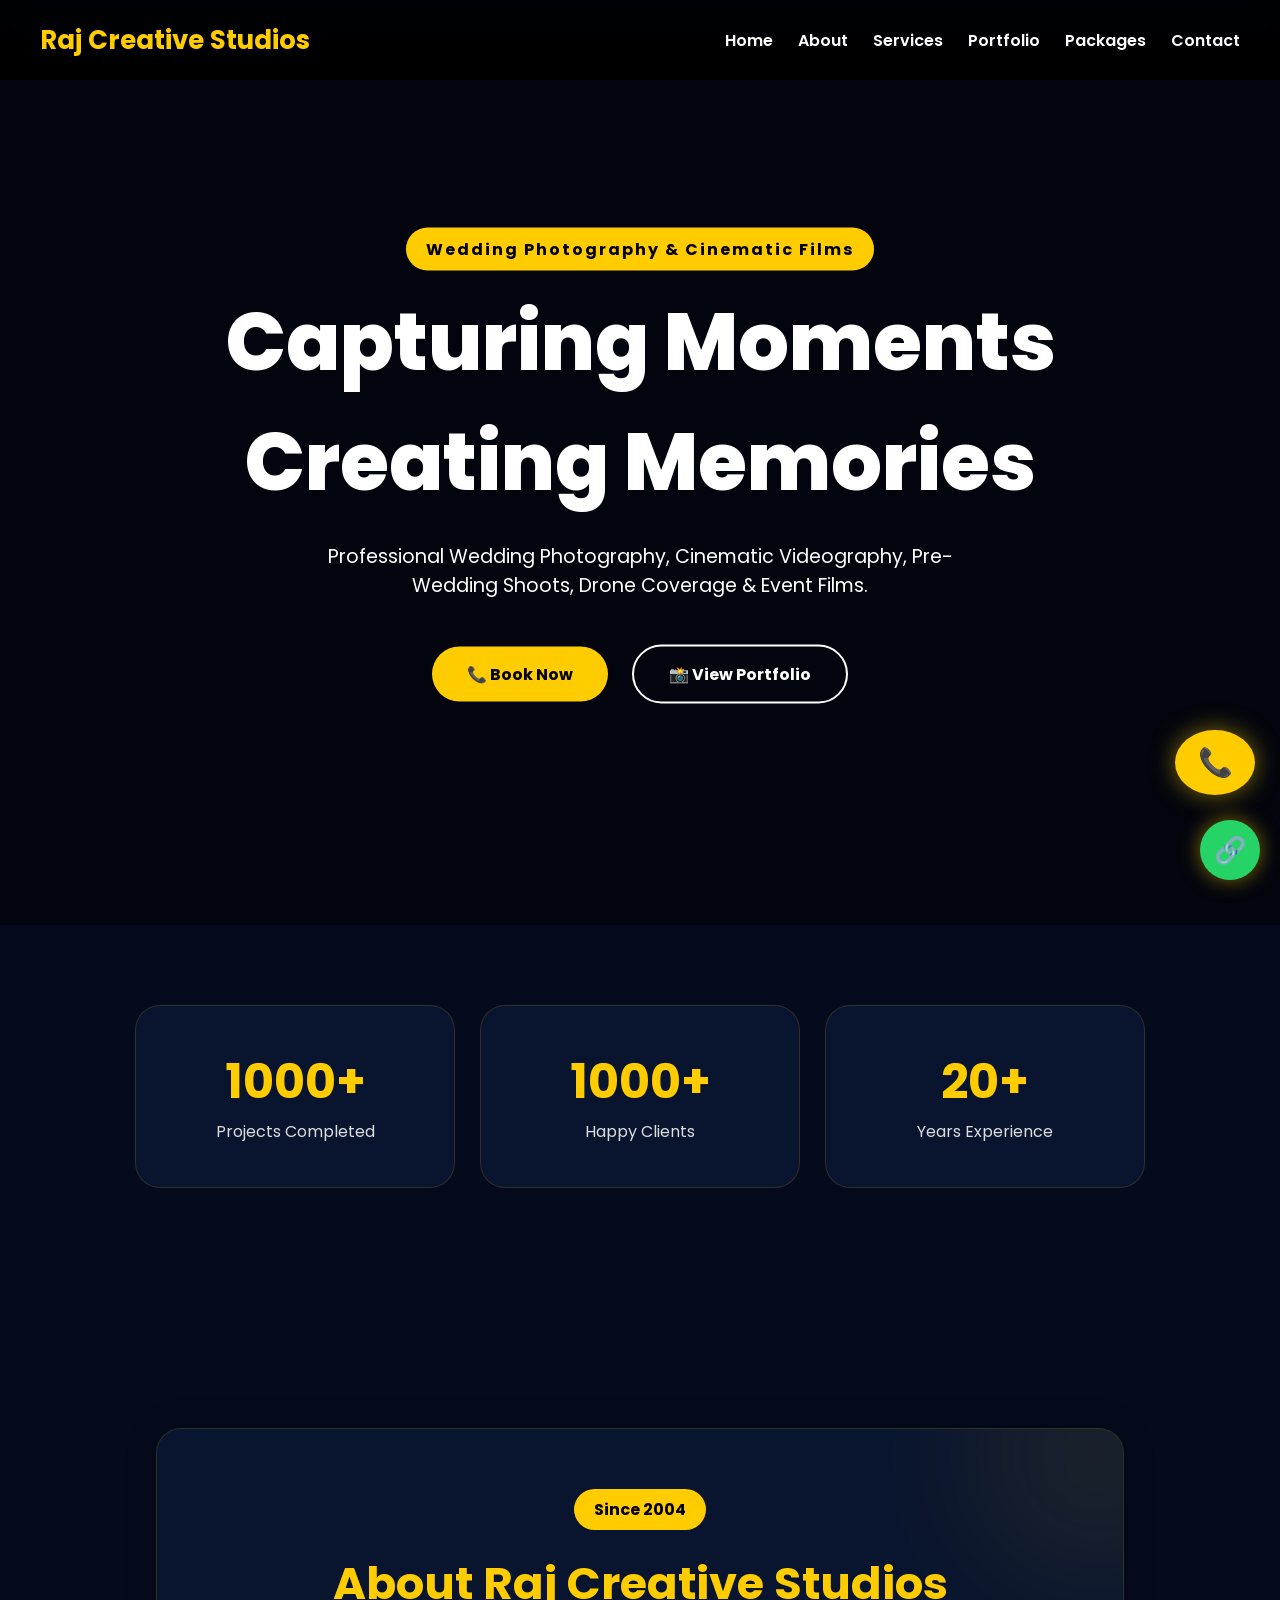
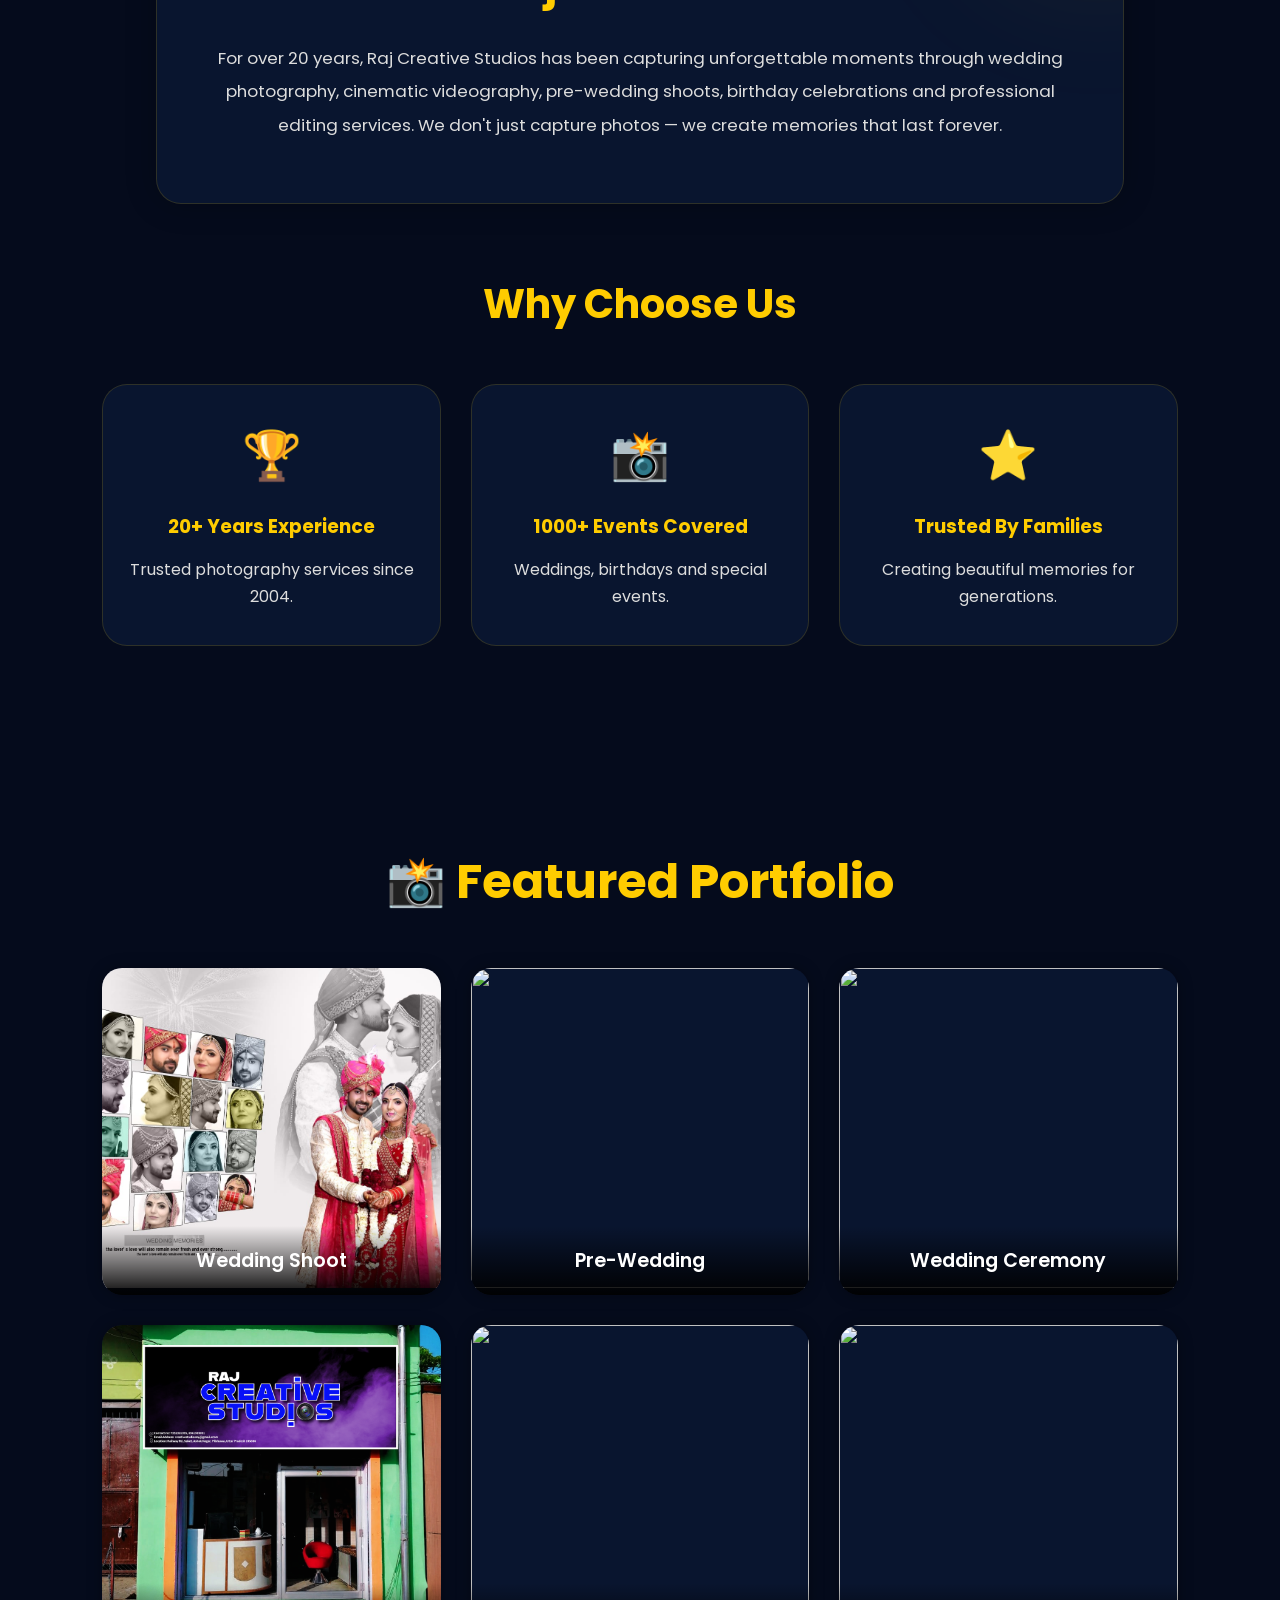
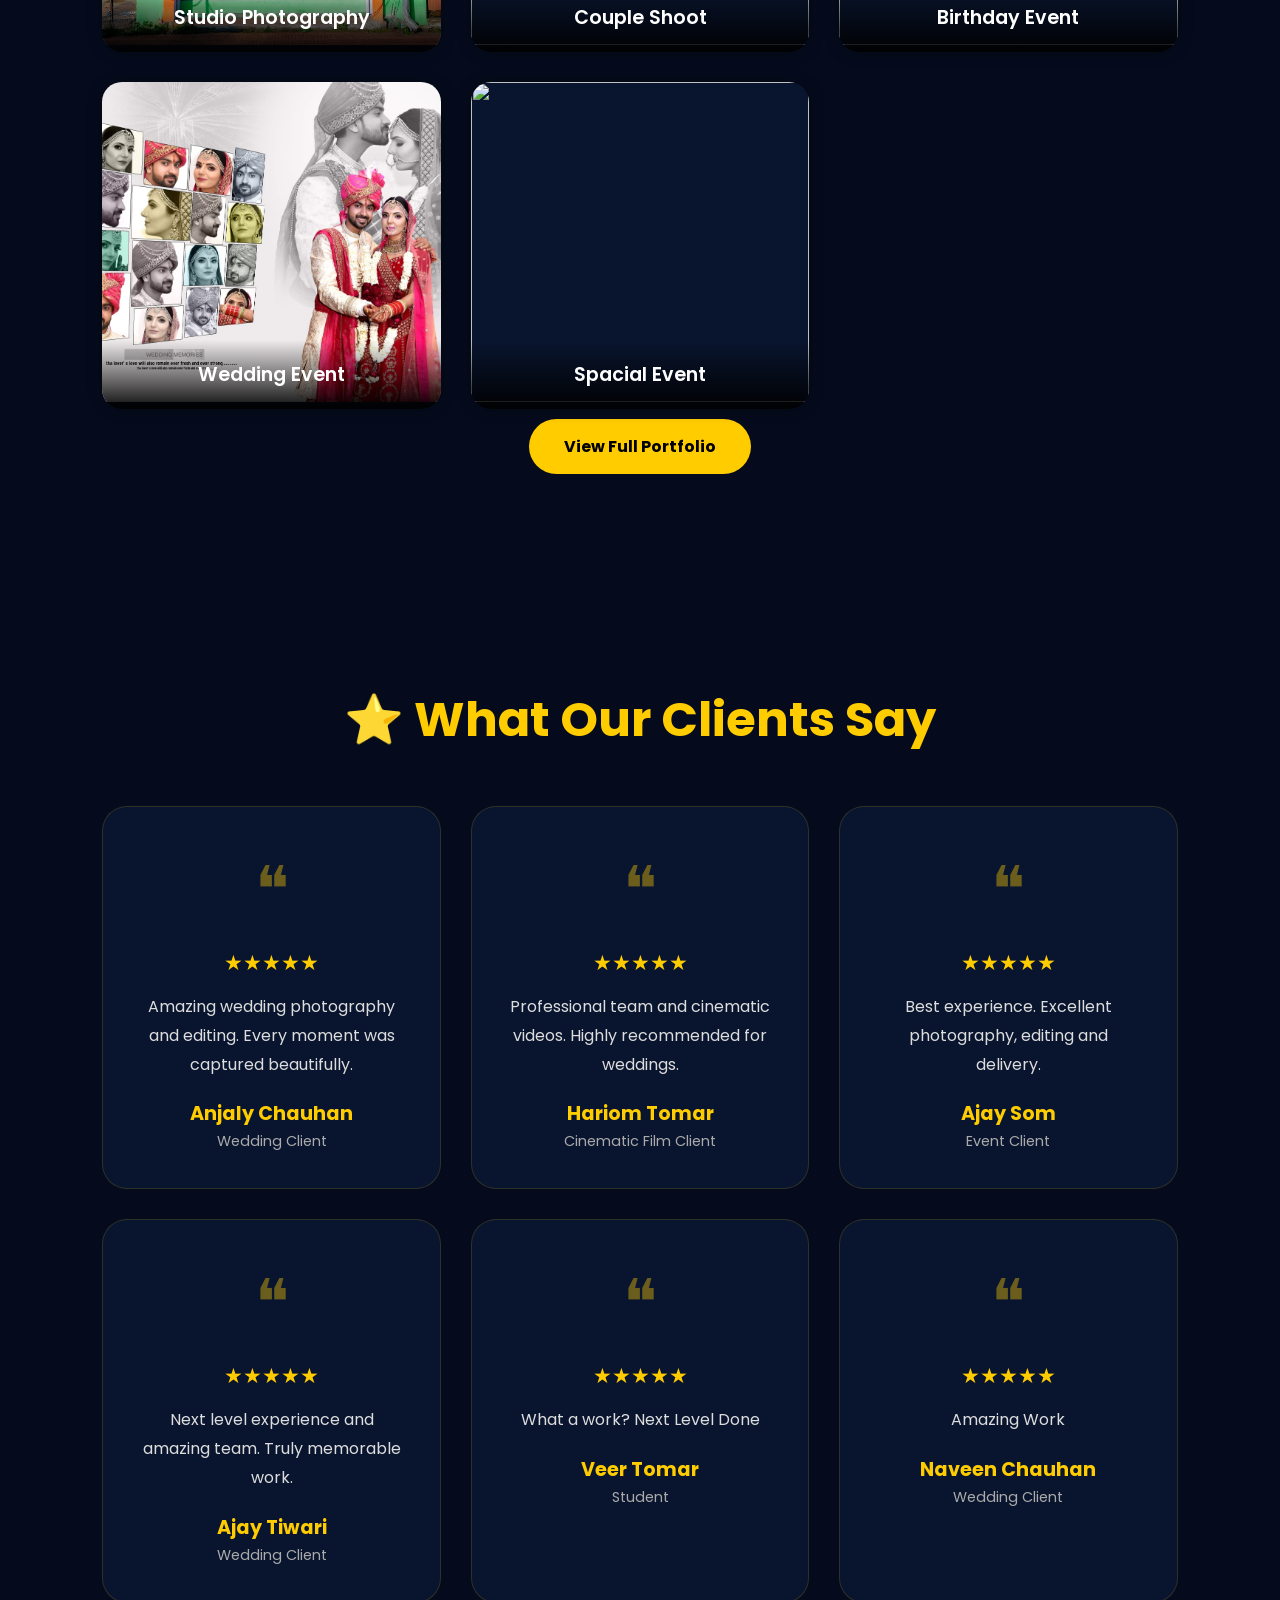
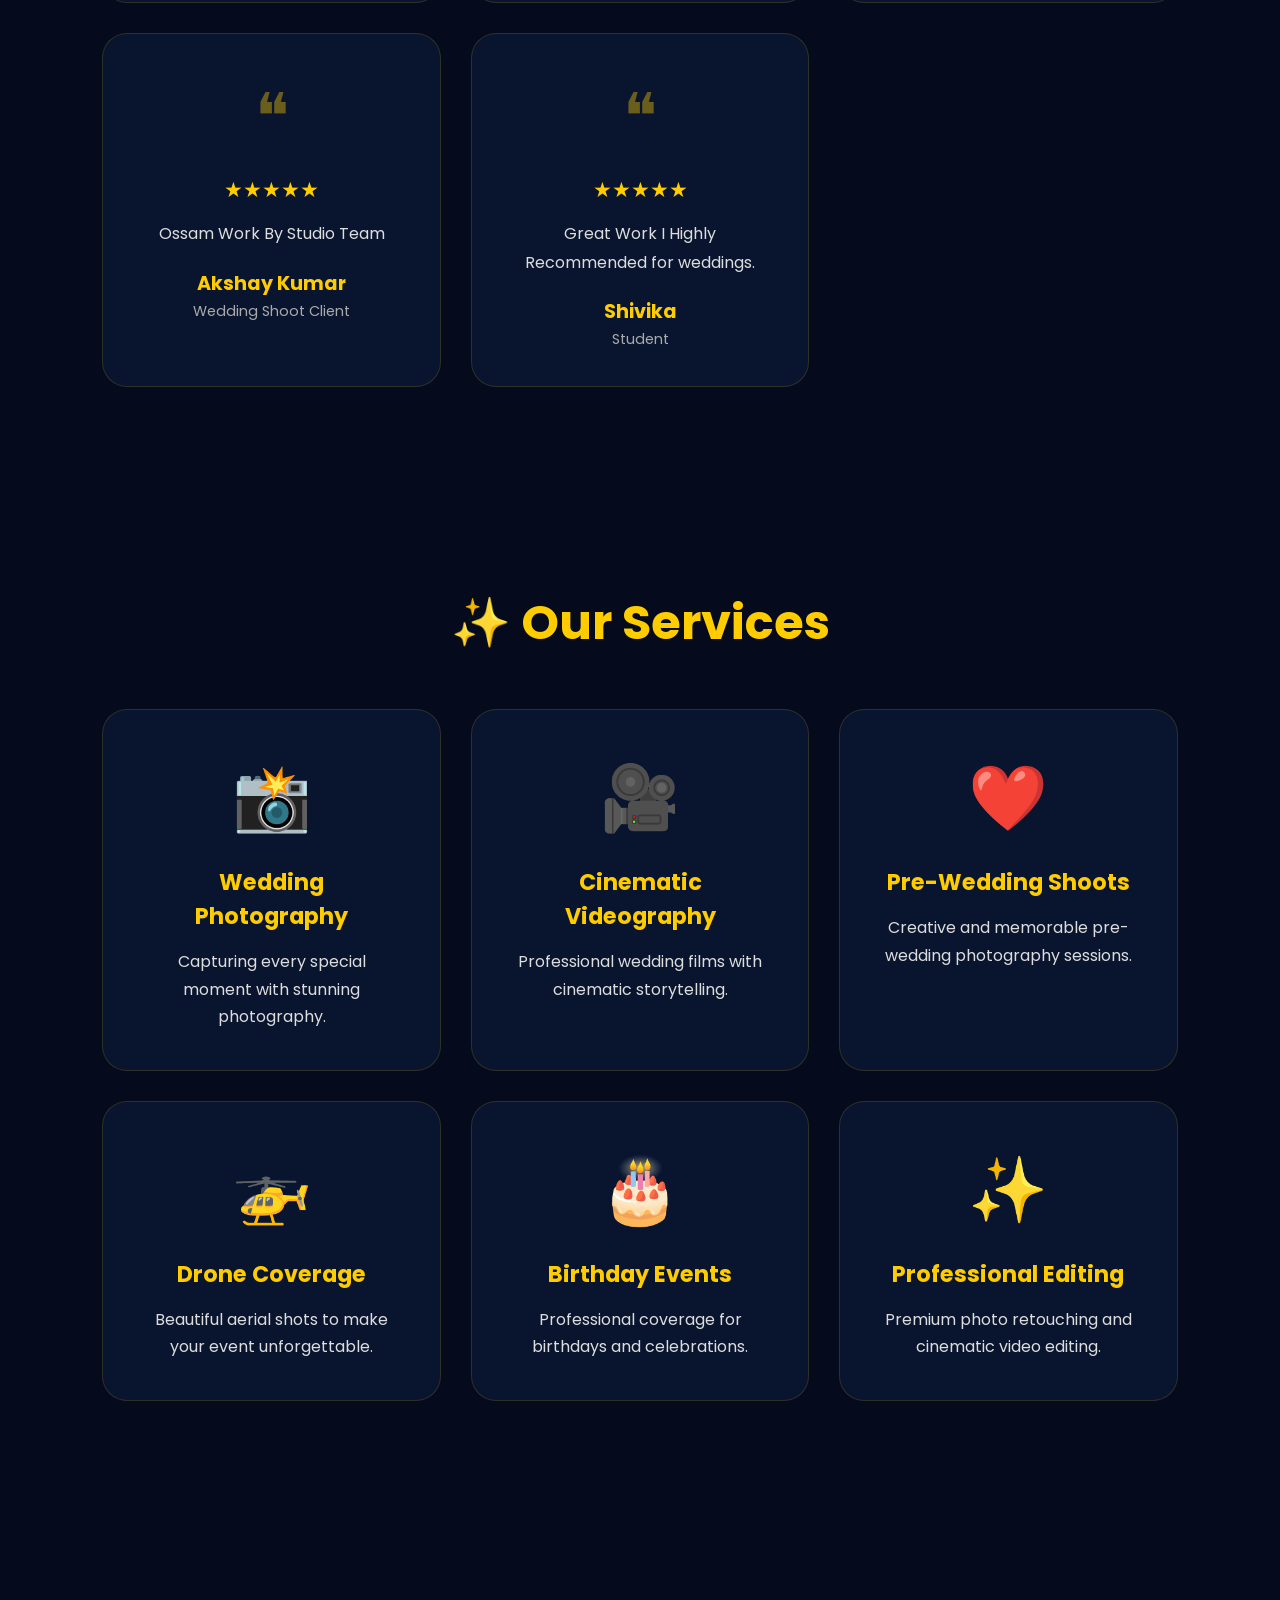
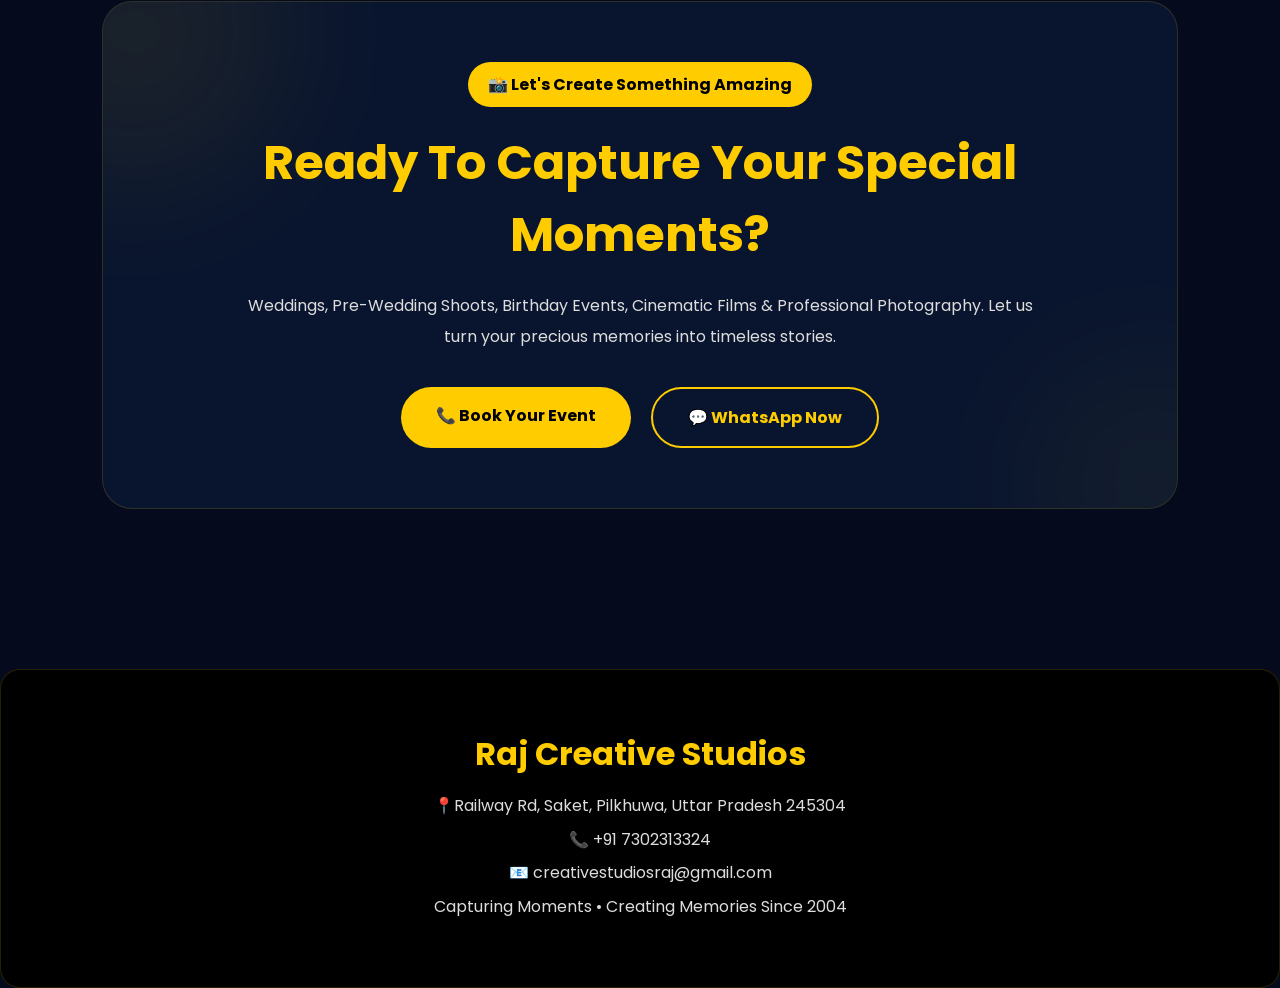
==== index.html @ e8e29c4d "Updated Website" ====
<!DOCTYPE html>
<html lang="en">
    <head>
        
        <link href="https://fonts.googleapis.com/css2?family=Poppins:wght@300;400;500;600;700&display=swap" rel="stylesheet">
        <link rel="icon" type="image/png" href="images/favicon.png">
        <meta charset="UTF-8">
        <meta name="viewport" content="width=device-width, initial-scale=1.0">
        <title>Raj Creative Studios</title>

        <link rel="stylesheet" href="css/style.css">
    </head>

    <body>

        <!-- Header -->
        <header>
            
            <div class="logo">
                Raj Creative Studios
            </div>

            <div class="menu-toggle" onclick="toggleMenu()">
                ☰
            </div>

            <nav id="navbar">
                <ul>
                    <li><a href="index.html">Home</a></li>
                    <li><a href="about.html">About</a></li>
                    <li><a href="services.html">Services</a></li>
                    <li><a href="portfolio.html">Portfolio</a></li>
                    <li><a href="packages.html">Packages</a></li>
                    <li><a href="contact.html">Contact</a></li>
                </ul>
            </nav>
        </header>
        <br>
        <section class="hero-video">

            <video autoplay muted loop playsinline>
                <source src="videos/rcs.mp4" type="video/mp4">
            </video>

            <div class="hero-overlay">

                <span class="hero-tag">
                    Wedding Photography & Cinematic Films
                </span>

                <h1>
                    Capturing Moments<br>
                    Creating Memories
                </h1>

                <p>
                    Professional Wedding Photography, Cinematic Videography,
                    Pre-Wedding Shoots, Drone Coverage & Event Films.
                </p>

                <div class="hero-buttons">

                    <a href="contact.html" class="hero-btn">
                        📞 Book Now
                    </a>

                    <a href="portfolio.html" class="hero-btn-outline">
                        📸 View Portfolio
                    </a>

                </div>

            </div>

        </section>

        <section class="stats">

            <div class="team-card">
                <h2>1000+</h2>
                <p>Projects Completed</p>
            </div>

            <div class="team-card">
                <h2>1000+</h2>
                <p>Happy Clients</p>
            </div>

            <div class="team-card">
                <h2>20+</h2>
                <p>Years Experience</p>
            </div>

        </section>
        <section class="about-section">

<div class="about-card">

    <span class="about-tag">
        Since 2004
    </span>

    <h2>About Raj Creative Studios</h2>

    <p>
        For over 20 years, Raj Creative Studios has been capturing
        unforgettable moments through wedding photography,
        cinematic videography, pre-wedding shoots, birthday
        celebrations and professional editing services.

        We don't just capture photos —
        we create memories that last forever.
    </p>

</div>

<div class="trust-section">

    <h2>Why Choose Us</h2>

    <div class="trust-grid">

        <div class="trust-card">
            <div class="trust-icon">🏆</div>
            <h3>20+ Years Experience</h3>
            <p>Trusted photography services since 2004.</p>
        </div>

        <div class="trust-card">
            <div class="trust-icon">📸</div>
            <h3>1000+ Events Covered</h3>
            <p>Weddings, birthdays and special events.</p>
        </div>

        <div class="trust-card">
            <div class="trust-icon">⭐</div>
            <h3>Trusted By Families</h3>
            <p>Creating beautiful memories for generations.</p>
        </div>

    </div>

</div>

</section>

            </section>

            <section class="gallery">

                <h2>📸 Featured Portfolio</h2>

                <div class="gallery-grid">

                    <div class="gallery-card">
                        <img src="images/wedding.jpg"
                            onclick="openLightbox(this.src)">
                        <div class="gallery-overlay">
                            Wedding Shoot
                        </div>
                    </div>

                    <div class="gallery-card">
                        <img src="images/wedding2.jpg"
                            onclick="openLightbox(this.src)">
                        <div class="gallery-overlay">
                            Pre-Wedding
                        </div>
                    </div>

                    <div class="gallery-card">
                        <img src="images/wedding3.jpg"
                            onclick="openLightbox(this.src)">
                        <div class="gallery-overlay">
                            Wedding Ceremony
                        </div>
                    </div>

                    <div class="gallery-card">
                        <img src="images/studio.png"
                            onclick="openLightbox(this.src)">
                        <div class="gallery-overlay">
                            Studio Photography
                        </div>
                    </div>

                    <div class="gallery-card">
                        <img src="images/prewedding.jpg"
                            onclick="openLightbox(this.src)">
                        <div class="gallery-overlay">
                            Couple Shoot
                        </div>
                    </div>

                    <div class="gallery-card">
                        <img src="images/birthday.jpg"
                            onclick="openLightbox(this.src)">
                        <div class="gallery-overlay">
                            Birthday Event
                        </div>
                    </div>

                     <div class="gallery-card">
                        <img src="images/4.jpg"
                            onclick="openLightbox(this.src)">
                        <div class="gallery-overlay">
                            Wedding Event
                        </div>
                    </div>

                     <div class="gallery-card">
                        <img src="images/team.jpg"
                            onclick="openLightbox(this.src)">
                        <div class="gallery-overlay">
                            Spacial Event
                        </div>
                    </div>

                </div>

                <div class="gallery-btn">
                    <a href="portfolio.html" class="hero-btn">
                        View Full Portfolio
                    </a>
                </div>

            </section>
            <div class="divider"></div>
            <section class="reviews">

                <h2>⭐ What Our Clients Say</h2>

                <div class="review-grid">

                    <div class="review-card">
                        <div class="quote">❝</div>
                        <div class="stars">★★★★★</div>

                        <p>
                            Amazing wedding photography and editing.
                            Every moment was captured beautifully.
                        </p>

                        <h4>Anjaly Chauhan</h4>
                        <span>Wedding Client</span>
                    </div>

                    <div class="review-card">
                        <div class="quote">❝</div>
                        <div class="stars">★★★★★</div>

                        <p>
                            Professional team and cinematic videos.
                            Highly recommended for weddings.
                        </p>

                        <h4>Hariom Tomar</h4>
                        <span>Cinematic Film Client</span>
                    </div>

                    <div class="review-card">
                        <div class="quote">❝</div>
                        <div class="stars">★★★★★</div>

                        <p>
                            Best experience. Excellent photography,
                            editing and delivery.
                        </p>

                        <h4>Ajay Som</h4>
                        <span>Event Client</span>
                    </div>

                    <div class="review-card">
                        <div class="quote">❝</div>
                        <div class="stars">★★★★★</div>

                        <p>
                            Next level experience and amazing team.
                            Truly memorable work.
                        </p>

                        <h4>Ajay Tiwari</h4>
                        <span>Wedding Client</span>
                    </div>
                    <div class="review-card">
                        <div class="quote">❝</div>
                        <div class="stars">★★★★★</div>

                        <p>
                            What a work? Next Level Done
                        </p>

                        <h4>Veer Tomar</h4>
                        <span>Student</span>
                    </div>
                    <div class="review-card">
                        <div class="quote">❝</div>
                        <div class="stars">★★★★★</div>

                        <p>
                            Amazing Work
                        </p>

                        <h4>Naveen Chauhan</h4>
                        <span>Wedding Client</span>
                    </div>

                    <div class="review-card">
                        <div class="quote">❝</div>
                        <div class="stars">★★★★★</div>

                        <p>
                            Ossam Work By Studio Team
                        </p>

                        <h4>Akshay Kumar</h4>
                        <span>Wedding Shoot Client</span>
                    </div>
                    <div class="review-card">
                        <div class="quote">❝</div>
                        <div class="stars">★★★★★</div>

                        <p>
                            Great Work I Highly Recommended for weddings.
                        </p>

                        <h4>Shivika</h4>
                        <span>Student</span>
                    </div>

                </div>

            </section>

            <!-- Services -->
            <section class="services">

                <h2>✨ Our Services</h2>

                <div class="service-grid">

                    <div class="service-card">
                        <div class="service-icon">📸</div>
                        <h3>Wedding Photography</h3>
                        <p>Capturing every special moment with stunning
                            photography.</p>
                    </div>

                    <div class="service-card">
                        <div class="service-icon">🎥</div>
                        <h3>Cinematic Videography</h3>
                        <p>Professional wedding films with cinematic
                            storytelling.</p>
                    </div>

                    <div class="service-card">
                        <div class="service-icon">❤️</div>
                        <h3>Pre-Wedding Shoots</h3>
                        <p>Creative and memorable pre-wedding photography
                            sessions.</p>
                    </div>

                    <div class="service-card">
                        <div class="service-icon">🚁</div>
                        <h3>Drone Coverage</h3>
                        <p>Beautiful aerial shots to make your event
                            unforgettable.</p>
                    </div>

                    <div class="service-card">
                        <div class="service-icon">🎂</div>
                        <h3>Birthday Events</h3>
                        <p>Professional coverage for birthdays and
                            celebrations.</p>
                    </div>

                    <div class="service-card">
                        <div class="service-icon">✨</div>
                        <h3>Professional Editing</h3>
                        <p>Premium photo retouching and cinematic video
                            editing.</p>
                    </div>

                    

                </div>

            </section>

           <section class="cta">

    <div class="cta-content">

        <span class="cta-tag">
            📸 Let's Create Something Amazing
        </span>

        <h2>
            Ready To Capture Your Special Moments?
        </h2>

        <p>
            Weddings, Pre-Wedding Shoots, Birthday Events,
            Cinematic Films & Professional Photography.
            Let us turn your precious memories into timeless stories.
        </p>

        <div class="cta-buttons">

            <a href="contact.html" class="cta-btn">
                📞 Book Your Event
            </a>

            <a href="https://wa.me/917302313324"
               target="_blank"
               class="cta-btn-outline">

                💬 WhatsApp Now

            </a>

        </div>

    </div>

</section>
          

            <footer>

                <h2>Raj Creative Studios</h2>

                <p>
                    📍Railway Rd, Saket, Pilkhuwa, Uttar Pradesh 245304
                </p>

                <p>
                    📞 +91 7302313324
                </p>

                <p>
                    📧 creativestudiosraj@gmail.com
                </p>

                <p>
                    Capturing Moments • Creating Memories Since 2004
                </p>

            </footer>

            <!-- Share Button -->
          <div class="floating-buttons">

    <a href="tel:+917302313324" class="float-btn call-btn">
        📞
    </a>

    <a href="https://wa.me/?text=https://rajcreativestudios.xyz"
       target="_blank"
       class="float-btn share-btn">
        🔗
    </a>

</div>
            <script type="application/ld+json">
{
 "@context":"https://schema.org",
 "@type":"LocalBusiness",
 "name":"Raj Creative Studios",
 "url":"https://rajcreativestudios.xyz",
 "logo":"https://rajcreativestudios.xyz/images/logo.png",
 "telephone":"+917302313324",
 "email":"creativestudiosraj@gmail.com",
 "address":{
   "@type":"PostalAddress",
   "addressLocality":"Pilkhuwa",
   "addressRegion":"Uttar Pradesh",
   "addressCountry":"IN"
 }
}
</script>
<script src="js/script.js" defer></script>
        </body>
    </html>
---- css/style.css ----
/* =========================
   RESET
========================= */

*{
    margin:0;
    padding:0;
    box-sizing:border-box;
}

body{
    font-family:'Poppins',sans-serif;
    background:#050b1c;
    color:white;
    overflow-x:hidden;
}

/* =========================
   HEADER
========================= */

header{
    position:fixed;
    top:0;
    left:0;
    width:100%;
    height:80px;

    background:rgba(0,0,0,.85);
    backdrop-filter:blur(10px);

    display:flex;
    justify-content:space-between;
    align-items:center;

    padding:0 40px;

    z-index:9999;
}

.logo{
    color:#ffcc00;
    font-size:26px;
    font-weight:700;
    white-space:nowrap;
}

#navbar ul{
    display:flex;
    gap:25px;
    list-style:none;
}

#navbar ul li a{
    color:white;
    text-decoration:none;
    font-weight:600;
}

#navbar ul li a:hover{
    color:#ffcc00;
}

.menu-toggle{
    display:none;
}

/* =========================
   HERO VIDEO
========================= */

.hero-video{
    position:relative;
    width:100%;
    height:100vh;
    overflow:hidden;
}

.hero-video video{
    position:absolute;
    width:100%;
    height:100%;
    object-fit:cover;
}

.hero-video::before{
    content:"";
    position:absolute;
    inset:0;
    background:rgba(0,0,0,.55);
}

.hero-overlay{
    position:absolute;
    top:50%;
    left:50%;
    transform:translate(-50%,-50%);
    text-align:center;
    z-index:2;
    width:90%;
}

.hero-tag{
    color:#ffcc00;
    font-weight:600;
    letter-spacing:2px;
}

.hero-overlay h1{
    font-size:5rem;
    font-weight:800;
    margin-top:20px;
}

.hero-overlay p{
    margin-top:20px;
    font-size:1.2rem;
    max-width:700px;
    margin-left:auto;
    margin-right:auto;
}

.hero-buttons{
    margin-top:35px;
}

.hero-btn,
.hero-btn-outline{
    display:inline-block;
    margin:10px;
    padding:15px 35px;
    border-radius:50px;
    text-decoration:none;
    font-weight:700;
}

.hero-btn{
    background:#ffcc00;
    color:black;
}

.hero-btn-outline{
    border:2px solid white;
    color:white;
}

/* =========================
   STATS
========================= */

.stats{
    display:flex;
    justify-content:center;
    gap:25px;
    flex-wrap:wrap;
    margin:80px 0;
}
/* =========================
   TEAM SECTION
========================= */

.team-section{
    padding:100px 8%;
    text-align:center;
}

.team-title{
    font-size:3rem;
    color:#ffcc00;
    margin-bottom:50px;
}

.team-container{
    display:flex;
    justify-content:center;
    gap:40px;
    flex-wrap:wrap;
}

.team-card{
    width:350px;

    background:#09152f;

    padding:40px 30px;

    border-radius:25px;

    border:1px solid rgba(255,204,0,.15);

    transition:.4s;

    position:relative;

    overflow:hidden;
}
.team-card:hover{
    transform:translateY(-10px);

    box-shadow:
    0 0 30px rgba(255,204,0,.25);
}
.team-icon{
    font-size:4rem;
    margin-bottom:20px;
}
.team-card h3{
    font-size:2rem;

    color:#ffffff;

    margin-bottom:10px;
}
.team-role{
    display:inline-block;

    background:#ffcc00;

    color:black;

    padding:8px 18px;

    border-radius:25px;

    font-weight:700;

    margin-bottom:20px;
}
.team-card p{
    color:#ddd;
    line-height:1.8;
}

.team-card{
    width:280px;
    padding:35px;
    background:#09152f;
    border-radius:20px;
    text-align:center;
}

.team-card h2{
    color:#ffcc00;
    font-size:3rem;
}
.team-container{
    display:flex;
    justify-content:center;
    gap:30px;
    flex-wrap:wrap;
    margin-top:40px;
}

.team-card{
    width:320px;
    padding:40px;
    text-align:center;

    background:#09152f;

    border-radius:25px;

    border:1px solid rgba(255,204,0,.15);

    transition:.4s;
}

.team-card:hover{
    transform:translateY(-10px);
    box-shadow:0 0 30px rgba(255,204,0,.25);
}

/* =========================
   ABOUT SECTION
========================= */

.about-section{
    padding:100px 8%;
}

.about-card{
    background:#09152f;

    padding:60px;

    border-radius:25px;

    text-align:center;

    border:1px solid rgba(255,204,0,.15);

    box-shadow:
    0 0 30px rgba(0,0,0,.25);
}

.about-tag{
    display:inline-block;

    background:#ffcc00;

    color:black;

    padding:8px 20px;

    border-radius:30px;

    font-weight:700;

    margin-bottom:20px;
}

.about-card h2{
    font-size:2.8rem;
    color:#ffcc00;
    margin-bottom:25px;
}

.about-card p{
    color:#ddd;
    line-height:2;
    font-size:1.05rem;
}
/* =========================
   ABOUT HERO
========================= */

.about-hero{
    height:45vh;

    display:flex;
    justify-content:center;
    align-items:center;

    text-align:center;

    background:
    linear-gradient(
    rgba(0,0,0,.65),
    rgba(0,0,0,.65)
    ),
    url("../images/wedding.jpg");

    background-size:cover;
    background-position:center;
}

.about-hero h1{
    font-size:4rem;
    color:#ffcc00;
}

.about-hero p{
    margin-top:15px;
    color:white;
    font-size:1.2rem;
}
.about-card{
    width:90%;
    max-width:1200px;

    margin:60px auto;

    background:#09152f;

    padding:60px;

    border-radius:25px;

    text-align:center;

    border:1px solid rgba(255,204,0,.15);

    transition:.4s;
}

.about-card:hover{
    transform:translateY(-5px);

    box-shadow:
    0 0 30px rgba(255,204,0,.15);
}
.about-card,
.trust-card{
    animation:fadeUp 1s ease;
}

@keyframes fadeUp{

from{
    opacity:0;
    transform:translateY(40px);
}

to{
    opacity:1;
    transform:translateY(0);
}

}
@media(max-width:768px){

.about-hero h1{
    font-size:2.5rem;
}

.about-card{
    padding:30px;
}

}

/* =========================
   WHY CHOOSE US
========================= */

.trust-section{
    margin-top:70px;
    text-align:center;
}

.trust-section h2{
    font-size:2.5rem;
    color:#ffcc00;
    margin-bottom:50px;
}

.trust-grid{
    display:grid;
    grid-template-columns:repeat(auto-fit,minmax(280px,1fr));
    gap:30px;
}

.trust-card{
    background:#09152f;

    padding:35px;

    border-radius:25px;

    border:1px solid rgba(255,204,0,.15);

    transition:.4s;

    position:relative;

    overflow:hidden;
}
.trust-card::before{
    content:"";

    position:absolute;

    top:0;
    left:-100%;

    width:100%;
    height:100%;

    background:linear-gradient(
        90deg,
        transparent,
        rgba(255,204,0,.18),
        transparent
    );

    transition:.7s;
}

.trust-card:hover::before{
    left:100%;
}

.trust-card:hover{
    transform:translateY(-10px);

    box-shadow:
    0 0 30px rgba(255,204,0,.25);
}
.trust-icon{
    font-size:3rem;
    margin-bottom:20px;

    transition:.4s;
}

.trust-card:hover .trust-icon{
    transform:scale(1.2) rotate(10deg);
}

.trust-card h3{
    color:#ffcc00;
    margin-bottom:15px;
}

.trust-card p{
    color:#ddd;
    line-height:1.7;
}
.about-card{
    position:relative;
    overflow:hidden;
}

.about-card::after{
    content:"";

    position:absolute;

    width:250px;
    height:250px;

    background:rgba(255,204,0,.08);

    border-radius:50%;

    top:-100px;
    right:-100px;

    filter:blur(70px);
}
/* =========================
   GALLERY
========================= */

.gallery{
    padding:100px 8%;
    text-align:center;
}

.gallery h2{
    font-size:3rem;
    color:#ffcc00;
    margin-bottom:50px;
}

.gallery-grid{
    display:grid;
    grid-template-columns:repeat(auto-fit,minmax(300px,1fr));
    gap:25px;
}

.gallery-card{
    position:relative;
    overflow:hidden;
    border-radius:20px;
    cursor:pointer;

    background:#09152f;

    box-shadow:0 0 15px rgba(0,0,0,.3);
}

.gallery-card img{
    width:100%;
    height:320px;
    object-fit:cover;

    transition:.5s;
}
.gallery-card:hover img{
    transform:scale(1.12);
}

.gallery-overlay{
    position:absolute;
    bottom:0;
    left:0;

    width:100%;

    padding:20px;

    background:linear-gradient(
        transparent,
        rgba(0,0,0,.95)
    );

    color:white;

    font-size:1.2rem;
    font-weight:600;

    transition:.3s;
}

.gallery-card:hover .gallery-overlay{
    color:#ffcc00;
}
.gallery-card:hover{
    box-shadow:
    0 0 25px rgba(255,204,0,.35);
}


/* =========================
   LIGHTBOX
========================= */

.lightbox{
    display:none;

    position:fixed;
    top:0;
    left:0;

    width:100%;
    height:100%;

    background:rgba(0,0,0,.95);

    justify-content:center;
    align-items:center;

    z-index:99999;
}

.lightbox img{
    max-width:90%;
    max-height:90%;

    border-radius:20px;

    box-shadow:
    0 0 30px rgba(255,204,0,.4);
}

.close-lightbox{
    position:absolute;

    top:20px;
    right:30px;

    font-size:40px;

    color:white;

    cursor:pointer;
}

/* =========================
   TESTIMONIALS
========================= */

.reviews{
    padding:100px 8%;
    text-align:center;
}

.reviews h2{
    color:#ffcc00;
    font-size:3rem;
    margin-bottom:50px;
}

.review-grid{
    display:grid;
    grid-template-columns:repeat(auto-fit,minmax(300px,1fr));
    gap:30px;
}

.review-card{
    background:#09152f;

    padding:35px;

    border-radius:25px;

    border:1px solid rgba(255,204,0,.15);

    position:relative;

    transition:.4s;

    overflow:hidden;
}

.review-card::before{
    content:"";
    position:absolute;
    top:0;
    left:-100%;

    width:100%;
    height:100%;

    background:linear-gradient(
        90deg,
        transparent,
        rgba(255,204,0,.12),
        transparent
    );

    transition:.7s;
}

.review-card:hover::before{
    left:100%;
}

.review-card:hover{
    transform:translateY(-10px);
    box-shadow:0 0 30px rgba(255,204,0,.25);
}
.quote{
    font-size:4rem;
    color:#ffcc00;
    opacity:.4;
    margin-bottom:10px;
}

.stars{
    color:#ffcc00;
    font-size:1.3rem;
    margin-bottom:15px;
}

.review-card p{
    line-height:1.8;
    color:#ddd;
    margin-bottom:20px;
}

.review-card h4{
    color:#ffcc00;
    font-size:1.2rem;
}

.review-card span{
    color:#aaa;
    font-size:.9rem;
}
.review-card:hover .quote{
    transform:rotate(10deg) scale(1.2);
}

.quote{
    transition:.4s;
}
/* =========================
   REVIEW SECTION
========================= */

.review-form-section{
    max-width:900px;
    margin:80px auto;
    padding:40px;
    background:#071d4f;
    border-radius:25px;
    border:1px solid rgba(255,204,0,.2);
    box-shadow:0 0 30px rgba(0,0,0,.3);
    text-align:center;
}

.review-form-section h2{
    font-size:42px;
    color:#ffcc00;
    margin-bottom:10px;
}

.review-form-section p{
    color:#ddd;
    margin-bottom:30px;
}

.review-form{
    display:flex;
    flex-direction:column;
    gap:20px;
}

.review-form input,
.review-form select,
.review-form textarea{

    width:100%;
    padding:16px;
    border:none;
    border-radius:12px;

    background:#021238;
    color:white;

    font-size:16px;
    outline:none;

    transition:.3s;
}

.review-form input:focus,
.review-form select:focus,
.review-form textarea:focus{

    border:1px solid #ffcc00;
    box-shadow:0 0 15px rgba(255,204,0,.3);
}

.review-form textarea{
    min-height:150px;
    resize:none;
}

.review-submit{

    background:#ffcc00;
    color:#000;

    border:none;
    padding:16px 40px;

    border-radius:50px;
    font-size:18px;
    font-weight:700;

    cursor:pointer;

    transition:.3s;
}

.review-submit:hover{

    transform:translateY(-3px);
    box-shadow:0 0 25px rgba(255,204,0,.5);
}
/* =========================
   SERVICES
========================= */

.services{
    padding:100px 8%;
    text-align:center;
}

.services h2{
    font-size:3rem;
    color:#ffcc00;
    margin-bottom:50px;
}

.service-grid{
    display:grid;
    grid-template-columns:repeat(auto-fit,minmax(280px,1fr));
    gap:30px;
}

.service-card{
    background:#09152f;
    padding:35px 25px;
    border-radius:25px;

    border:1px solid rgba(255,204,0,.15);

    transition:.4s;
    cursor:pointer;
    position:relative;
    overflow:hidden;
}

.service-card::before{
    content:"";
    position:absolute;
    top:0;
    left:-100%;
    width:100%;
    height:100%;

    background:linear-gradient(
        90deg,
        transparent,
        rgba(255,204,0,.15),
        transparent
    );

    transition:.6s;
}

.service-card:hover::before{
    left:100%;
}

.service-card:hover{
    transform:translateY(-12px);
    box-shadow:0 0 30px rgba(255,204,0,.25);
}

.service-icon{
    font-size:3rem;
    margin-bottom:20px;
}

.service-card h3{
    color:#ffcc00;
    margin-bottom:15px;
    font-size:1.4rem;
}

.service-card p{
    color:#ddd;
    line-height:1.7;
}

.service-card:hover .service-icon{
    transform:scale(1.2) rotate(10deg);
}

.service-icon{
    transition:.4s;
}
/* SERVICES HERO */

.services-hero{
height:70vh;
display:flex;
justify-content:center;
align-items:center;
text-align:center;
padding:40px;
background:linear-gradient(rgba(0,0,0,.6),rgba(0,0,0,.6)),
url("../images/wedding.jpg");
background-size:cover;
background-position:center;
}

.hero-content h1{
font-size:4rem;
color:#fff;
margin:20px 0;
}

.hero-tag{
background:#ffcc00;
color:#000;
padding:10px 20px;
border-radius:30px;
font-weight:700;
}

/* INTRO */

.services-intro{
padding:80px 10%;
text-align:center;
}

.services-intro h2{
color:#ffcc00;
margin-bottom:20px;
}

/* SERVICES */

.services-grid{
display:grid;
grid-template-columns:repeat(auto-fit,minmax(300px,1fr));
gap:30px;
margin-top:40px;
}

.service-card{
background:#09152f;
padding:40px;
border-radius:25px;
text-align:center;
transition:.4s;
border:1px solid rgba(255,204,0,.15);
}

.service-card:hover{
transform:translateY(-10px);
box-shadow:0 0 25px rgba(255,204,0,.25);
}

.service-icon{
font-size:4rem;
margin-bottom:20px;
}

.service-card h3{
color:#ffcc00;
}

/* PROCESS */

.process-section{
padding:100px 8%;
text-align:center;
}

.process-grid{
display:grid;
grid-template-columns:repeat(auto-fit,minmax(250px,1fr));
gap:30px;
}

.process-card{
background:#09152f;
padding:40px;
border-radius:25px;
}

.process-card span{
display:inline-flex;
width:60px;
height:60px;
border-radius:50%;
background:#ffcc00;
color:#000;
align-items:center;
justify-content:center;
font-size:1.5rem;
font-weight:bold;
margin-bottom:20px;
}
.services-grid{
    display:grid;
    grid-template-columns:repeat(3,1fr);
    gap:30px;
    max-width:1200px;
    margin:auto;
}
.services-section h2{
    font-size:3rem;
    color:#ffcc00;
    text-align:center;
    margin-bottom:50px;
}
.service-text,
.services-intro p{
    font-size:1.1rem;
    line-height:2;
    max-width:900px;
    margin:auto;
}
.trust-card{
    padding:35px 25px;
    min-height:120px;
}
.service-card:hover{
    transform:translateY(-10px) scale(1.03);

    box-shadow:
    0 0 25px rgba(255,204,0,.25),
    0 0 50px rgba(255,204,0,.15);
}
.service-number{
    color:#ffcc00;
    font-size:3rem;
    font-weight:bold;
    opacity:.2;
}

/* =========================
   FOOTER
========================= */

footer{
    background:#000;
    margin-top:60px;
    padding:60px 20px;
    text-align:center;
    border-radius:20px;
    border:1px solid rgba(255,204,0,.15);
}

footer h2{
    color:#ffcc00;
    margin-bottom:15px;
}

footer p{
    color:#ddd;
    margin:8px 0;
    line-height:1.6;
}
.footer-links{
    margin:25px 0;
}

.footer-links a{
    color:#ffcc00;
    text-decoration:none;
    margin:0 12px;
    font-weight:600;
    transition:.3s;
}

.footer-links a:hover{
    color:white;
}

/* =========================
   FLOATING BUTTONS
========================= */

.call-btn{
    position:fixed;
    bottom:100px;
    right:25px;
}

.share-float{
    position:fixed;
    bottom:100px;
    left:25px;
}

.whatsapp-btn{
    position:fixed;
    bottom:25px;
    right:25px;
}
.whatsapp-outline{
    display:inline-flex;
    align-items:center;
    justify-content:center;
    gap:8px;

    padding:14px 30px;
    border:2px solid #ffcc00;
    border-radius:50px;

    background:transparent;
    color:#ffffff;

    text-decoration:none;
    font-weight:700;
    font-size:16px;

    transition:0.3s ease;
}

.whatsapp-outline:hover{
    background:#25D366;
    border-color:#25D366;
    color:white;
    transform:translateY(-3px);
    box-shadow:0 10px 25px rgba(37,211,102,.35);
}
.floating-buttons{
    position:fixed;
    right:20px;
    bottom:20px;

    display:flex;
    flex-direction:column;
    gap:15px;

    z-index:999;
}

.float-btn{
    width:60px;
    height:60px;

    border-radius:50%;

    background:#ffcc00;
    color:#000;

    display:flex;
    align-items:center;
    justify-content:center;

    text-decoration:none;
    font-size:26px;

    box-shadow:0 0 20px rgba(255,204,0,.5);

    transition:.3s;
}

.float-btn:hover{
    transform:scale(1.1);
}
.share-btn{
    background:#25D366;
    color:white;
}

.call-btn{
    background:#ffcc00;
    color:black;
}
/* ===========================
   DEVELOPER + CONTACT CTA
=========================== */

.developer-contact{
    max-width:1200px;
    margin:80px auto;
    padding:20px;
    display:grid;
    grid-template-columns:350px 1fr;
    gap:40px;
    align-items:center;
}

.developer-card{
    background:#071a4a;
    border-radius:25px;
    padding:35px;
    text-align:center;
    border:1px solid rgba(255,204,0,.2);
    transition:.4s;
}

.developer-card:hover{
    transform:translateY(-10px);
    box-shadow:0 0 30px rgba(255,204,0,.25);
}

.developer-card img{
    width:140px;
    height:140px;
    border-radius:50%;
    object-fit:cover;
    border:4px solid #ffcc00;
}

.developer-card h2{
    margin-top:20px;
    color:#fff;
    font-size:32px;
}

.role{
    color:#ffcc00;
    font-weight:700;
    margin:10px 0;
}

.desc{
    color:#ddd;
    line-height:1.7;
}

.profile-btn{
    display:inline-block;
    margin-top:20px;
    background:#ffcc00;
    color:#000;
    padding:12px 28px;
    border-radius:50px;
    text-decoration:none;
    font-weight:700;
}

.contact-cta{
    background:linear-gradient(
    135deg,
    #071a4a,
    #031032);
    padding:60px;
    border-radius:30px;
    text-align:center;
}

.tag{
    background:#ffcc00;
    color:#000;
    padding:10px 25px;
    border-radius:50px;
    font-weight:700;
    display:inline-block;
}

.contact-cta h2{
    color:#fff;
    font-size:48px;
    margin:25px 0 15px;
}

.contact-cta p{
    color:#ddd;
    font-size:18px;
    margin-bottom:35px;
}
.contact-info h2{
    text-align:center;
    font-size:3rem;
    color:#ffcc00;
    margin-bottom:50px;
}
.contact-card .icon{
    font-size:55px;
    margin-bottom:15px;
}

.contact-card h3{
    font-size:28px;
    margin-bottom:10px;
}

.contact-card p{
    font-size:18px;
}


.cta-buttons{
    display:flex;
    justify-content:center;
    gap:20px;
    flex-wrap:wrap;
}

.call-btn,
.whatsapp-btn{
    padding:16px 40px;
    border-radius:50px;
    text-decoration:none;
    font-weight:700;
    transition:.3s;
}

.call-btn{
    background:#ffcc00;
    color:#000;
}

.whatsapp-btn{
    border:2px solid #ffcc00;
    color:#ffcc00;
}

.call-btn:hover,
.whatsapp-btn:hover{
    transform:translateY(-5px);
}

@media(max-width:768px){

.developer-contact{
    grid-template-columns:1fr;
}

.contact-cta{
    padding:40px 25px;
}

.contact-cta h2{
    font-size:32px;
}

}

/* =========================
   MOBILE
========================= */

@media(max-width:768px){

    .menu-toggle{
        display:block;
    }

    #navbar{
        display:none;
        width:100%;
    }

    #navbar.active{
        display:block;
    }

    #navbar ul{
        flex-direction:column;
        text-align:center;
        padding:20px 0;
    }

    .logo{
        font-size:20px;
    }

    .hero-overlay h1{
    font-size:6rem;
    font-weight:800;
}

    .trust-grid{
    display:grid;
    grid-template-columns:repeat(3,1fr);
    gap:20px;
}

.trust-card{
    background:#09152f;
    padding:30px;
    border-radius:20px;
    text-align:center;
}
}

.packages-grid{
    display:grid;
    grid-template-columns:repeat(auto-fit,minmax(320px,1fr));
    gap:30px;
    margin-top:50px;
}

.package-card{
    background:#09152f;
    padding:40px;
    border-radius:25px;
    text-align:center;
    transition:.3s;
    border:1px solid rgba(255,204,0,.2);
}

.package-card:hover{
    transform:translateY(-10px);
    box-shadow:0 0 25px rgba(255,204,0,.4);
}

.price{
    font-size:3rem;
    color:#ffcc00;
    font-weight:700;
    margin:20px 0;
}

.package-card ul{
    list-style:none;
    text-align:left;
    margin-top:20px;
}

.package-card li{
    padding:8px 0;
}

.package-btn{
    display:inline-block;
    margin-top:25px;
    background:#ffcc00;
    color:black;
    padding:14px 30px;
    border-radius:40px;
    text-decoration:none;
    font-weight:bold;
}

/* =========================
   FLOATING BUTTONS
========================= */

/* Share Button */

.share-float{
    position:fixed;
    left:25px;
    bottom:25px;

    width:65px;
    height:65px;

    background:linear-gradient(
        135deg,
        #ffcc00,
        #f7b500
    );

    color:black;

    display:flex;
    justify-content:center;
    align-items:center;

    border-radius:50%;

    text-decoration:none;

    font-size:28px;

    box-shadow:
        0 0 25px rgba(255,204,0,.5);

    z-index:9999;

    transition:.3s;
}

.share-float:hover{
    transform:translateY(-5px) scale(1.08);
}

/* Call Button */

.call-btn{
    position:fixed;
    right:25px;
    bottom:105px;

    width:65px;
    height:65px;

    background:#ffcc00;

    color:black;

    display:flex;
    justify-content:center;
    align-items:center;

    border-radius:50%;

    text-decoration:none;

    font-size:28px;

    box-shadow:
        0 0 25px rgba(255,204,0,.5);

    z-index:9999;

    transition:.3s;
}

.call-btn:hover{
    transform:translateY(-5px) scale(1.08);
}

/* WhatsApp Button */

.whatsapp-btn{
    position:fixed;

    right:25px;
    bottom:25px;

    background:#25D366;
    color:white;

    padding:16px 28px;

    border-radius:50px;

    text-decoration:none;

    font-weight:700;

    display:flex;
    align-items:center;
    gap:10px;

    box-shadow:
        0 0 25px rgba(37,211,102,.5);

    z-index:9999;

    transition:.3s;
}

.whatsapp-btn:hover{
    transform:translateY(-5px);
}

/* =========================
   CALL TO ACTION
========================= */

.cta{
    padding:100px 8%;
    text-align:center;
}

.cta-content{

    background:#09152f;

    padding:70px 40px;

    border-radius:30px;

    position:relative;

    overflow:hidden;

    border:1px solid rgba(255,204,0,.15);
}
.cta-content::before{
    content:"";

    position:absolute;

    width:300px;
    height:300px;

    background:rgba(255,204,0,.08);

    border-radius:50%;

    top:-120px;
    left:-120px;

    filter:blur(80px);
}

.cta-content::after{
    content:"";

    position:absolute;

    width:250px;
    height:250px;

    background:rgba(255,204,0,.05);

    border-radius:50%;

    bottom:-100px;
    right:-100px;

    filter:blur(80px);
}
.cta-tag{
    display:inline-block;

    background:#ffcc00;

    color:black;

    padding:10px 20px;

    border-radius:30px;

    font-weight:700;

    margin-bottom:20px;
}

.cta h2{
    font-size:3rem;
    color:#ffcc00;
    margin-bottom:20px;
}

.cta p{
    max-width:800px;
    margin:auto;

    color:#ddd;

    line-height:1.9;

    margin-bottom:35px;
}
.cta-buttons{
    display:flex;
    justify-content:center;
    gap:20px;
    flex-wrap:wrap;
}

.cta-btn{
    background:#ffcc00;
    color:black;

    padding:16px 35px;

    border-radius:50px;

    text-decoration:none;

    font-weight:700;

    transition:.3s;
}

.cta-btn:hover{
    transform:translateY(-5px);

    box-shadow:
    0 0 25px rgba(255,204,0,.5);
}

.cta-btn-outline{
    border:2px solid #ffcc00;

    color:#ffcc00;

    padding:16px 35px;

    border-radius:50px;

    text-decoration:none;

    font-weight:700;

    transition:.3s;
}

.cta-btn-outline:hover{
    background:#ffcc00;
    color:black;
}
.cta-content{
    padding:60px 40px;
}
/* =========================
   TIMELINE
========================= */

.timeline{
    padding:80px 8%;
    text-align:center;
}

.timeline h2{
    color:#ffcc00;
    font-size:2.5rem;
    margin-bottom:40px;
}

.timeline-grid{
    display:grid;
    grid-template-columns:repeat(4,1fr);
    gap:25px;
}

.timeline-card{
    background:#09152f;
    padding:30px;
    border-radius:20px;
    border:1px solid rgba(255,204,0,.15);
    transition:.4s;
}

.timeline-card:hover{
    transform:translateY(-8px);
    box-shadow:0 0 25px rgba(255,204,0,.2);
}

.timeline-card h3{
    color:#ffcc00;
    font-size:2rem;
}
/* =========================
   PORTFOLIO HERO
========================= */

.portfolio-hero{
height:70vh;

display:flex;
justify-content:center;
align-items:center;

text-align:center;

background:
linear-gradient(rgba(0,0,0,.65),
rgba(0,0,0,.65)),
url("../images/wedding.jpg");

background-size:cover;
background-position:center;
}

.portfolio-hero h1{
font-size:4rem;
color:white;
margin:20px 0;
}

/* =========================
   STATS
========================= */

.portfolio-stats{
display:flex;
justify-content:center;
gap:30px;
padding:80px 8%;
flex-wrap:wrap;
}

.stat-card{
background:#09152f;
padding:30px 40px;
border-radius:20px;
text-align:center;
}

.stat-card h2{
color:#ffcc00;
font-size:2.5rem;
}

/* =========================
   GALLERY
========================= */

.gallery-section{
padding:100px 8%;
text-align:center;
}

.gallery-section h2{
color:#ffcc00;
font-size:3rem;
margin-bottom:50px;
}

.gallery-grid{
display:grid;
grid-template-columns:
repeat(auto-fit,minmax(300px,1fr));

gap:30px;
}

.gallery-card{
position:relative;
overflow:hidden;
border-radius:20px;
cursor:pointer;
}

.gallery-card img{
width:100%;
height:320px;
object-fit:cover;
transition:.5s;
}

.gallery-card:hover img{
transform:scale(1.08);
}

.gallery-card span{
position:absolute;
bottom:0;
left:0;
right:0;

background:
linear-gradient(
transparent,
rgba(0,0,0,.8));

padding:25px;

color:white;
font-weight:bold;
}
.lightbox{
display:none;

position:fixed;

top:0;
left:0;

width:100%;
height:100%;

background:rgba(0,0,0,.95);

z-index:9999;

justify-content:center;
align-items:center;
}

.lightbox img{
max-width:90%;
max-height:90%;
border-radius:15px;
}

.close-lightbox{
position:absolute;
top:30px;
right:40px;

font-size:40px;
cursor:pointer;
color:white;
}
/* =========================
   PACKAGES HERO
========================= */

.packages-hero{
height:70vh;

display:flex;
justify-content:center;
align-items:center;

text-align:center;

background:
linear-gradient(rgba(0,0,0,.65),
rgba(0,0,0,.65)),
url("../images/wedding.jpg");

background-size:cover;
background-position:center;
}

.packages-hero h1{
font-size:4rem;
color:white;
margin:20px 0;
}

/* =========================
   PACKAGES
========================= */

.packages-section{
padding:100px 8%;
text-align:center;
}

.packages-section h2{
font-size:3rem;
color:#ffcc00;
margin-bottom:60px;
}

.packages-grid{
display:grid;
grid-template-columns:
repeat(auto-fit,minmax(320px,1fr));

gap:35px;
}

.package-card{
background:#09152f;

padding:40px;

border-radius:25px;

border:1px solid rgba(255,204,0,.15);

position:relative;

transition:.4s;
}

.package-card:hover{
transform:translateY(-10px);

box-shadow:
0 0 25px rgba(255,204,0,.25);
}

.featured{
transform:scale(1.05);
border:2px solid #ffcc00;
}

.badge{
position:absolute;

top:-15px;
left:50%;

transform:translateX(-50%);

background:#ffcc00;

color:black;

padding:8px 20px;

border-radius:30px;

font-weight:bold;
}

.price{
font-size:3rem;
font-weight:bold;

color:#ffcc00;

margin:20px 0;
}

.package-card ul{
list-style:none;
padding:0;
}

.package-card li{
padding:10px 0;
}

.package-btn{
display:inline-block;

margin-top:20px;

padding:15px 30px;

background:#ffcc00;

color:black;

border-radius:50px;

text-decoration:none;

font-weight:bold;
}
/* ==========================
   CONTACT HERO
========================== */

.contact-hero{
height:70vh;
background:url('../images/wedding.jpg') center/cover;
position:relative;
display:flex;
justify-content:center;
align-items:center;
text-align:center;
}

.contact-hero::before{
content:'';
position:absolute;
inset:0;
background:rgba(0,0,0,.65);
}

.contact-overlay{
position:relative;
z-index:2;
}

.contact-overlay h1{
font-size:4rem;
color:white;
margin-bottom:20px;
}

.contact-tag{
background:#ffcc00;
color:black;
padding:10px 25px;
border-radius:30px;
font-weight:700;
}

/* INFO CARDS */

.contact-grid{
display:grid;
grid-template-columns:repeat(auto-fit,minmax(250px,1fr));
gap:25px;
margin-top:40px;
}

.contact-card{
background:#071a44;
padding:35px;
border-radius:20px;
text-align:center;
transition:.4s;
}

.contact-card:hover{
transform:translateY(-10px);
box-shadow:0 15px 35px rgba(255,204,0,.2);
}

.contact-card .icon{
font-size:3rem;
margin-bottom:15px;
}
.quick-contact{
    display:flex;
    justify-content:center;
    gap:20px;
    margin-bottom:40px;
}

.quick-contact a{
    background:#ffcc00;
    color:black;
    padding:15px 30px;
    border-radius:50px;
    text-decoration:none;
    font-weight:bold;
}

/* BOOKING FORM */

.booking-form{
max-width:850px;
margin:auto;
display:flex;
flex-direction:column;
gap:18px;
}

.booking-form input,
.booking-form textarea,
.booking-form select{
padding:16px;
border:none;
border-radius:12px;
background:#08132f;
color:white;
}

.booking-form button{
padding:16px;
background:#ffcc00;
color:black;
font-weight:bold;
border:none;
border-radius:50px;
cursor:pointer;
transition:.3s;
}

.booking-form button:hover{
transform:scale(1.05);
}

/* MAP */

.map-container{
overflow:hidden;
border-radius:25px;
box-shadow:0 10px 30px rgba(255,204,0,.15);
}
.map-section{
    max-width:1200px;
    margin:100px auto;
    padding:0 20px;
}

.map-section h2{
    text-align:center;
    color:#ffcc00;
    margin-bottom:30px;
    font-size:40px;
}

.map-container{
    overflow:hidden;
    border-radius:25px;
    box-shadow:0 20px 40px rgba(0,0,0,.4);
}
.map-container{
    width:90%;
    margin:auto;
    overflow:hidden;
    border-radius:25px;
    border:2px solid rgba(255,204,0,.3);
    box-shadow:0 0 30px rgba(255,204,0,.15);
}

/* DEVELOPER */

.developer-card{
max-width:400px;
margin:auto;
text-align:center;
background:#071a44;
padding:35px;
border-radius:25px;
}

.developer-card img{
width:130px;
height:130px;
border-radius:50%;
margin-bottom:20px;
}
.developer-contact{
    display:grid;
    grid-template-columns:350px 1fr;
    gap:30px;
    width:90%;
    margin:80px auto;
    align-items:stretch;
}
@media(max-width:768px){
    .developer-contact{
        grid-template-columns:1fr;
    }
}

/* CTA */

.contact-cta{
text-align:center;
padding:80px 20px;
}
.contact-hero{
    height: 60vh;
    background: url('../images/wedding.jpg') center center/cover;
    display:flex;
    align-items:center;
    justify-content:center;
    text-align:center;
    position:relative;
}
.contact-card{
    background:#071a44;
    padding:40px 20px;
    border-radius:25px;
    text-align:center;
    transition:.4s;
    border:1px solid rgba(255,204,0,.15);
}

.contact-card:hover{
    transform:translateY(-10px);
    box-shadow:0 20px 40px rgba(255,204,0,.2);
}

.contact-card .icon{
    font-size:50px;
    margin-bottom:15px;
}

.contact-card h3{
    color:#fff;
    margin-bottom:10px;
}

.contact-card p{
    color:#ddd;
}

.booking-section{
    max-width:900px;
    margin:80px auto;
    text-align:center;
    padding:0 20px;
}

.booking-section h2{
    font-size:42px;
    color:#ffcc00;
    margin-bottom:10px;
}

.booking-section p{
    color:#ccc;
    margin-bottom:40px;
}
.booking-form{
    background:#071a44;
    padding:40px;
    border-radius:25px;
    box-shadow:0 15px 40px rgba(0,0,0,.4);
}
.booking-form button{
    background:#ffcc00;
    color:black;
    font-weight:700;
    font-size:18px;
    padding:18px;
    border:none;
    border-radius:50px;
    cursor:pointer;
    transition:.3s;
}

.booking-form button:hover{
    transform:translateY(-4px);
    box-shadow:0 10px 30px rgba(255,204,0,.4);
}


/* =========================
   SOCIAL LINKS
========================= */

.footer-links{
    display:flex;
    justify-content:center;
    gap:25px;
    margin:40px 0;
    flex-wrap:wrap;
}

.footer-links a{
    color:#ffcc00;
    text-decoration:none;
    font-weight:600;

    padding:10px 20px;

    border:1px solid rgba(255,204,0,.2);

    border-radius:30px;

    transition:.3s;
}

.footer-links a:hover{
    background:#ffcc00;
    color:black;

    transform:translateY(-4px);
}
footer h2{
    font-size:2rem;
}




/* ==========================
   PREMIUM MOBILE RESPONSIVE
========================== */

/* =========================
   MOBILE FIX - FINAL
========================= */

@media screen and (max-width:768px){

body{
    overflow-x:hidden;
}

/* Header */

header{
    padding:12px 15px;
}

.logo{
    font-size:1.4rem;
    max-width:180px;
}

.menu-toggle{
    font-size:30px;
}

/* Hero */

.hero,
.hero-section{
    min-height:auto;
    padding:110px 20px 70px;
}

.hero-badge{
    width:90%;
    max-width:320px;
    margin:auto;
    font-size:12px;
    padding:10px 15px;
    line-height:1.4;
}

.hero-content h1{
    font-size:2.8rem;
    line-height:1.15;
    margin-top:20px;
}

.hero-content p{
    font-size:1rem;
    line-height:1.7;
    width:100%;
    padding:0 10px;
}

/* Buttons */

.hero-buttons{
    flex-direction:column;
    gap:15px;
}

.hero-btn{
    width:90%;
    max-width:280px;
}

/* Cards */

.about-card,
.service-card,
.review-card,
.package-card,
.contact-card,
.team-card{
    width:100%;
    margin:auto;
    padding:20px;
}

/* Grids */

.gallery-grid,
.portfolio-grid,
.services-grid,
.service-grid,
.packages-grid,
.review-grid,
.trust-grid,
.contact-container,
.team-container{
    grid-template-columns:1fr !important;
    display:grid;
}

/* Images */

img{
    max-width:100%;
    height:auto;
}

/* Portfolio Images */

.gallery-card img,
.portfolio-card img{
    height:220px;
    object-fit:cover;
}

/* Footer */

.footer-links{
    display:flex;
    flex-direction:column;
    gap:12px;
}

footer h2{
    font-size:2rem;
}

/* Floating Buttons */

.floating-buttons{
    right:10px;
    bottom:10px;
}

.float-btn{
    width:50px;
    height:50px;
    font-size:20px;
}

/* Forms */

input,
textarea,
select{
    width:100%;
    font-size:16px;
}

/* Prevent text cut */

h1,h2,h3,h4,p,a,span{
    word-wrap:break-word;
    overflow-wrap:break-word;
}

}
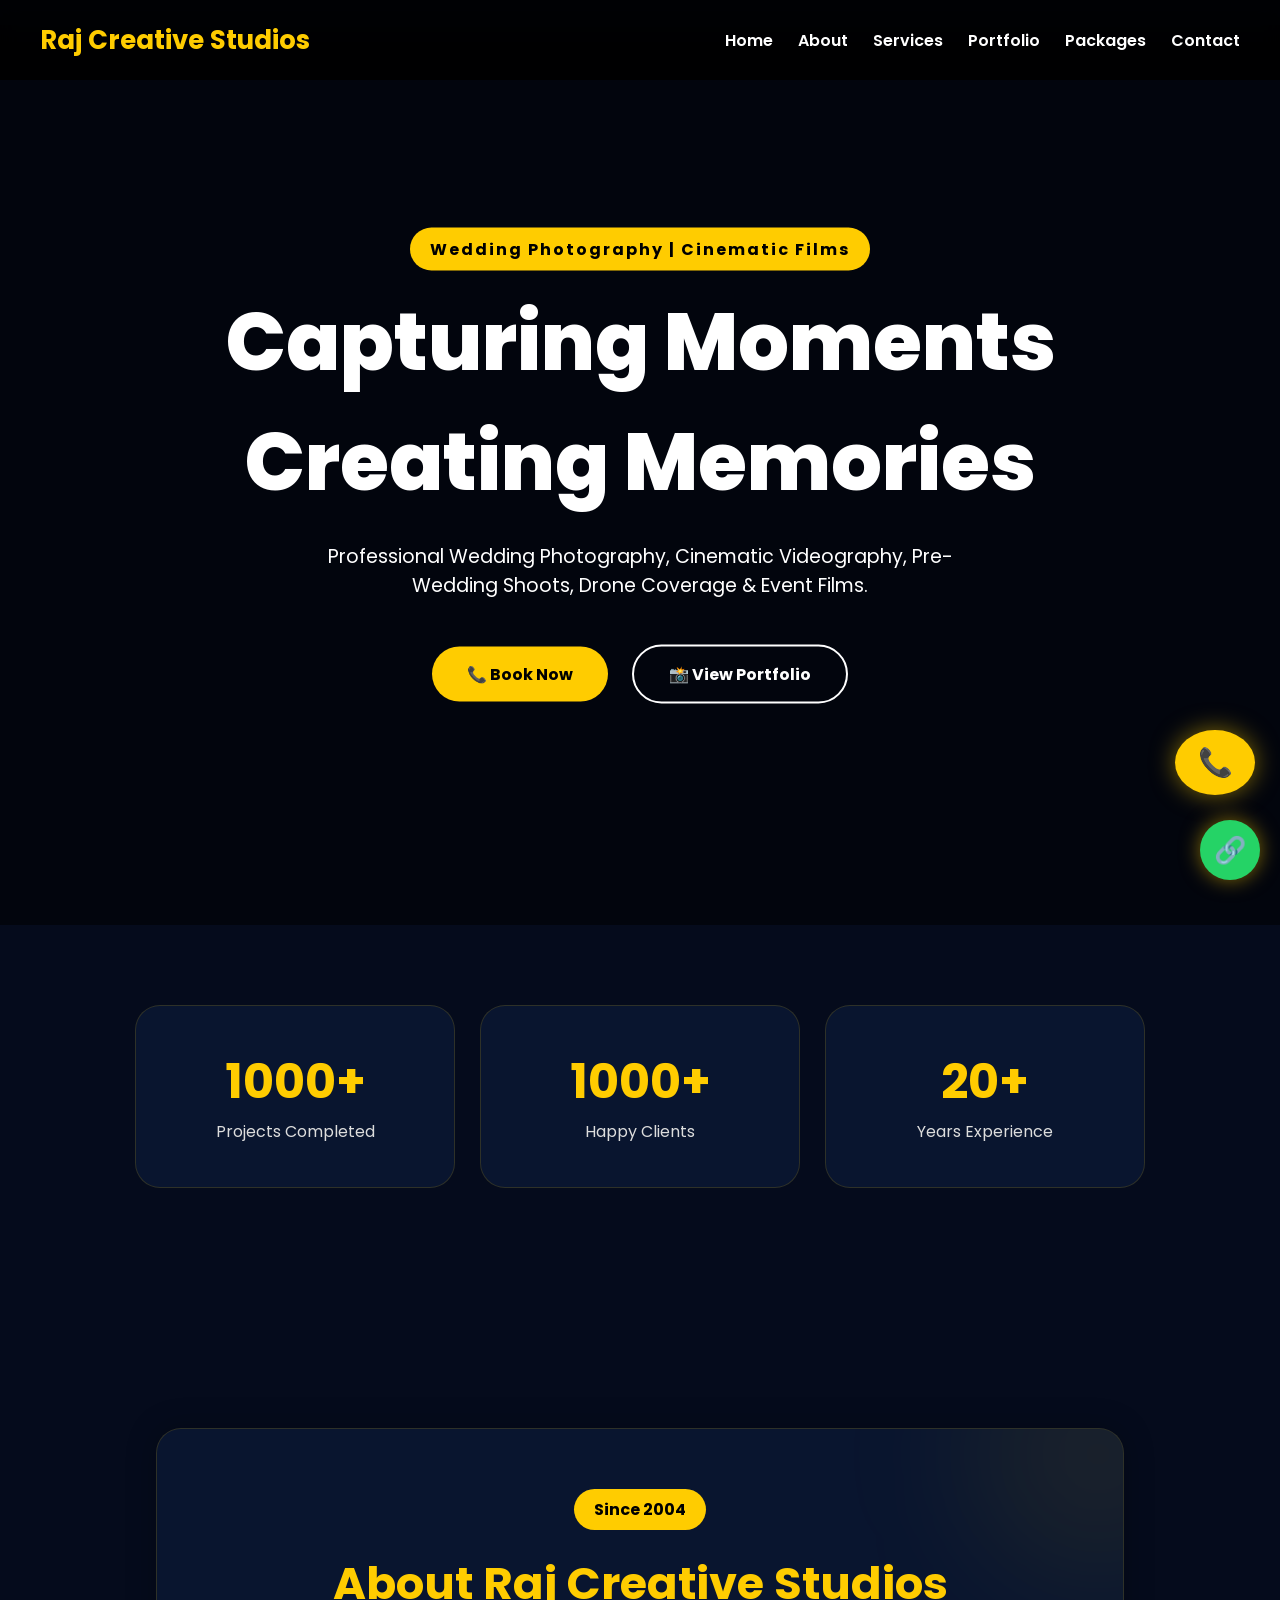
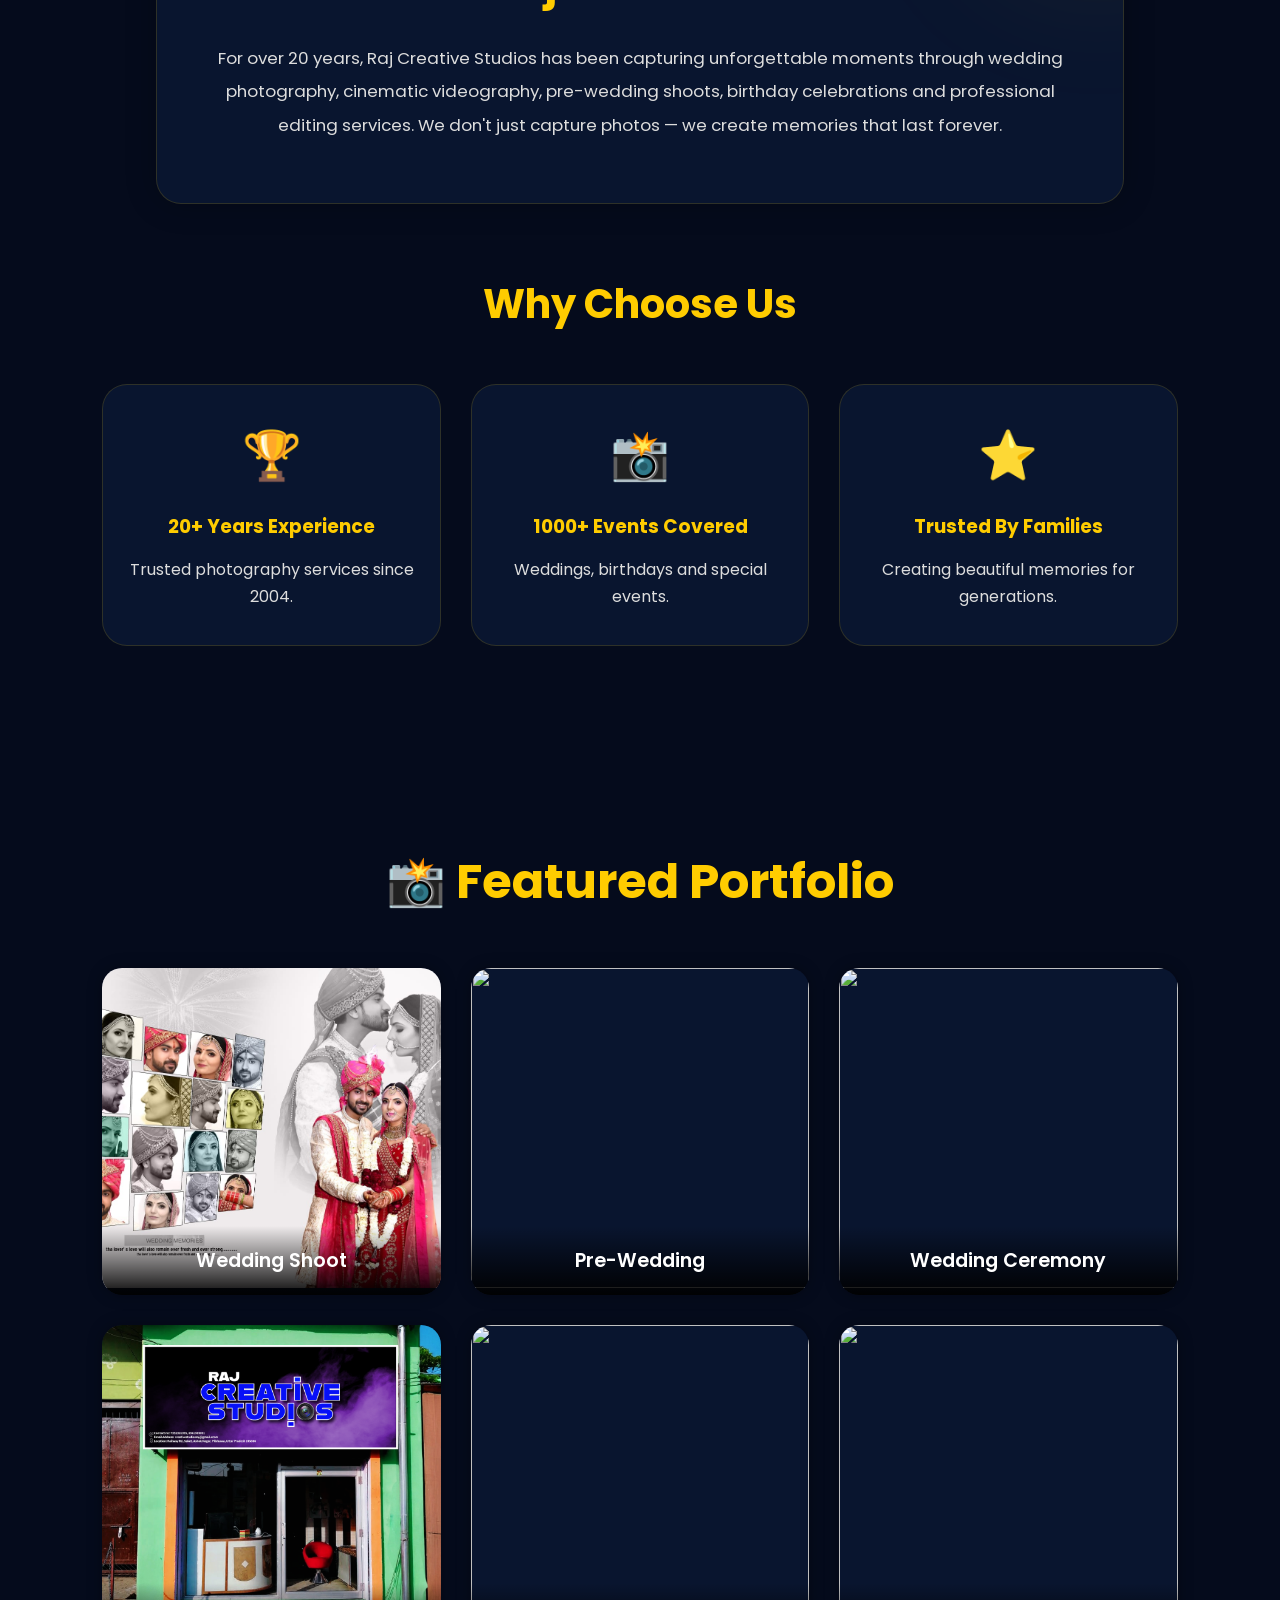
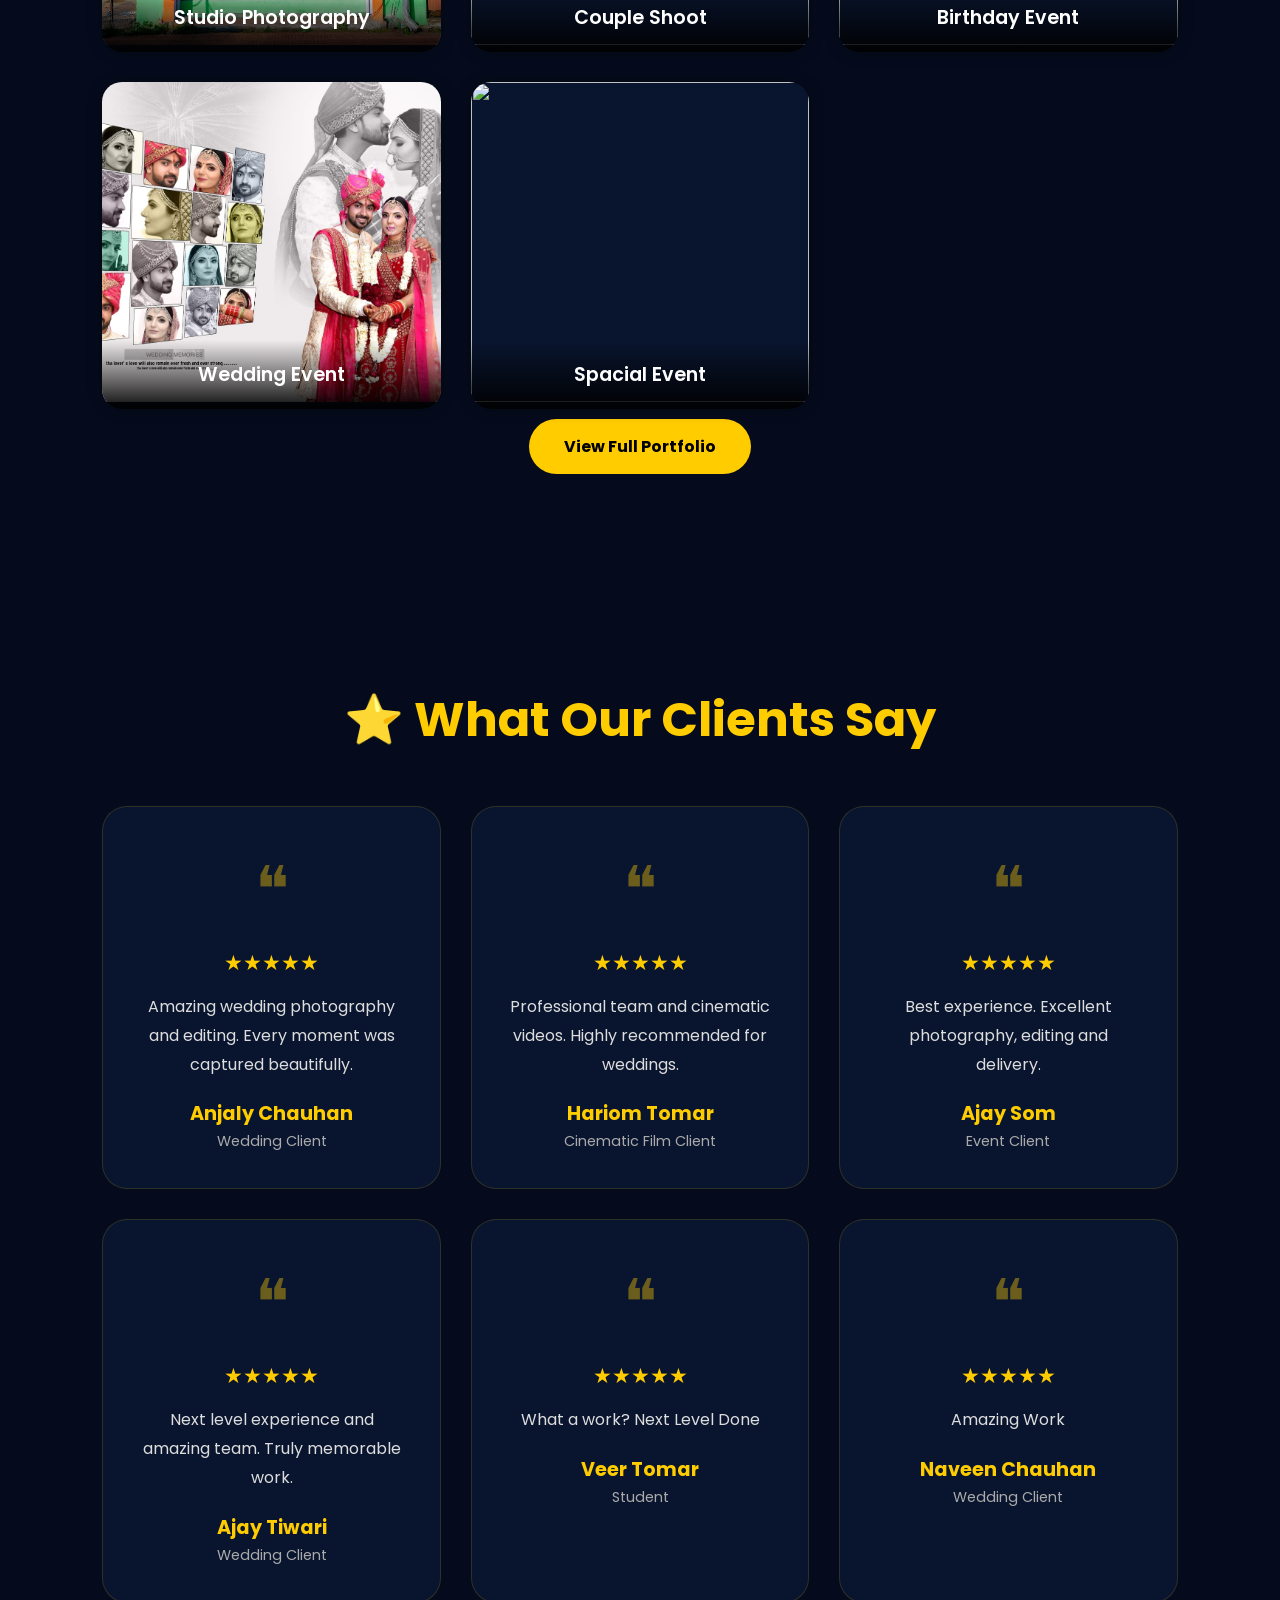
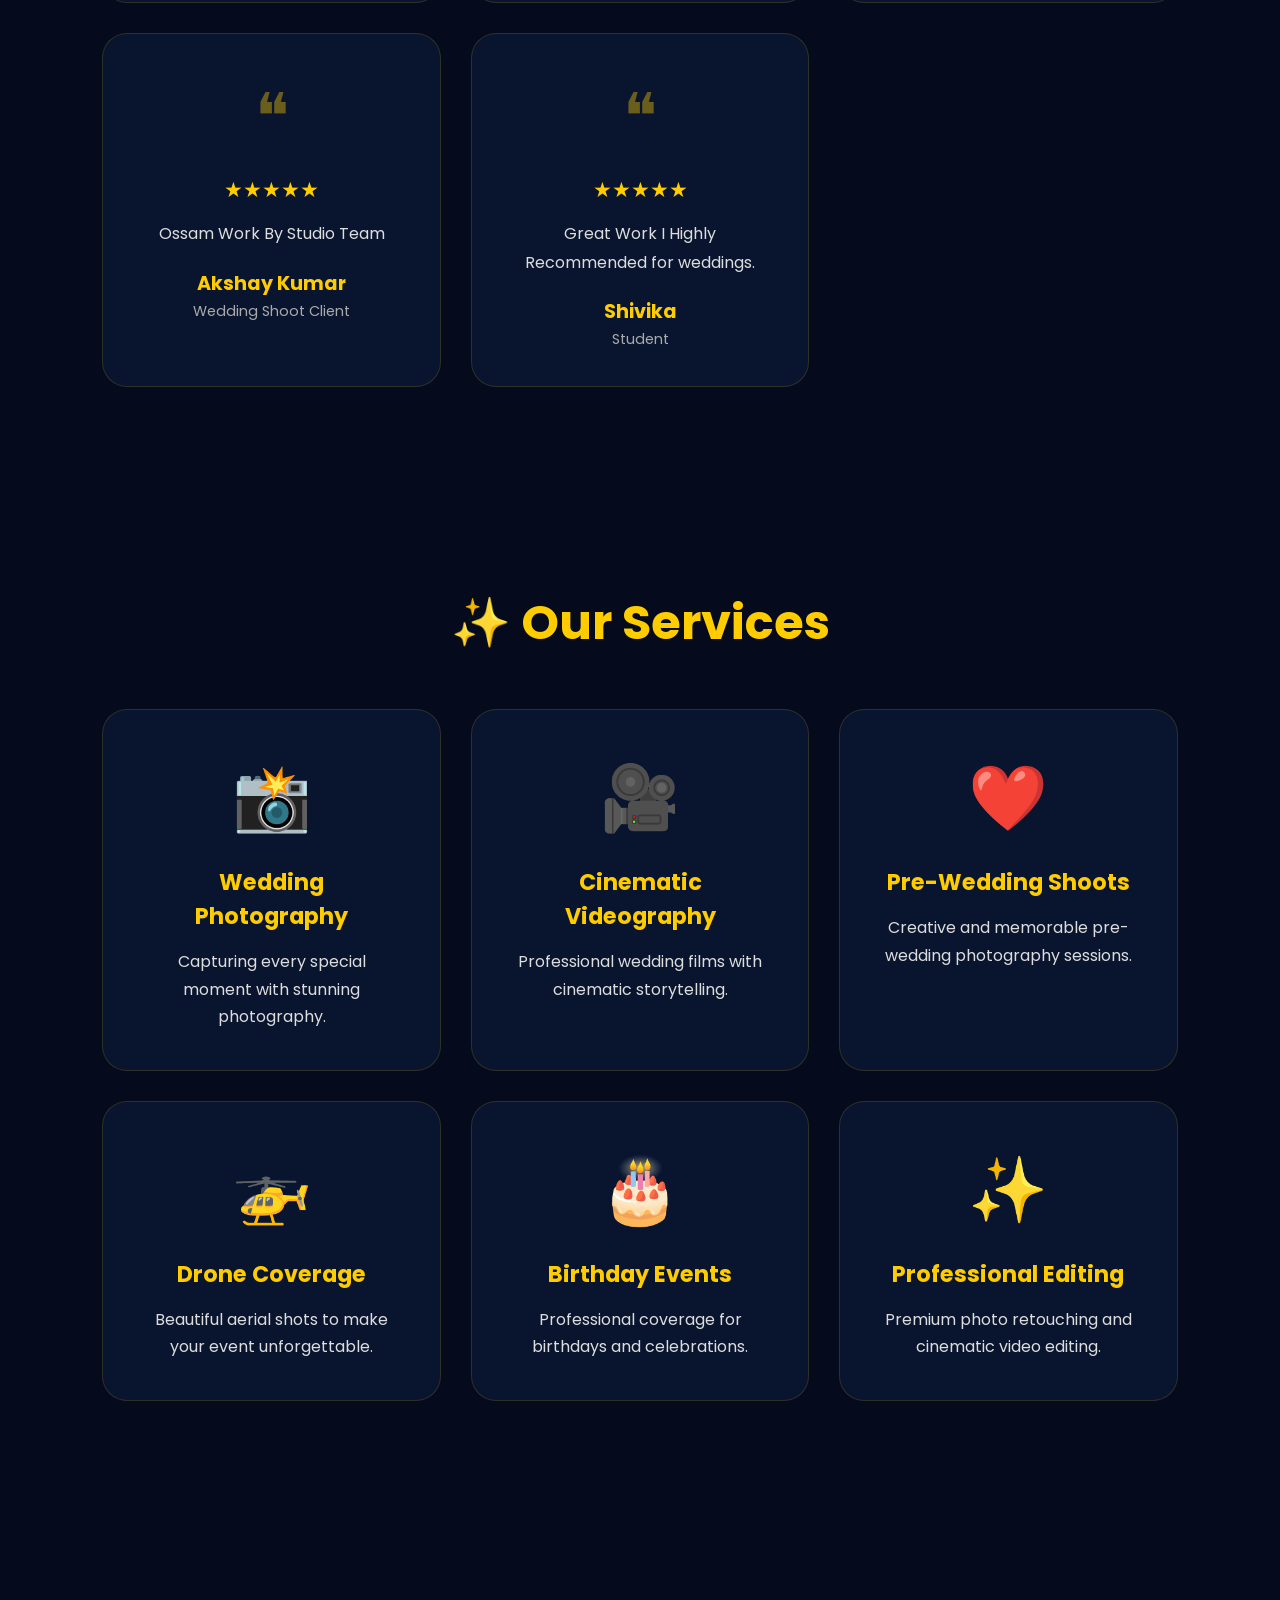
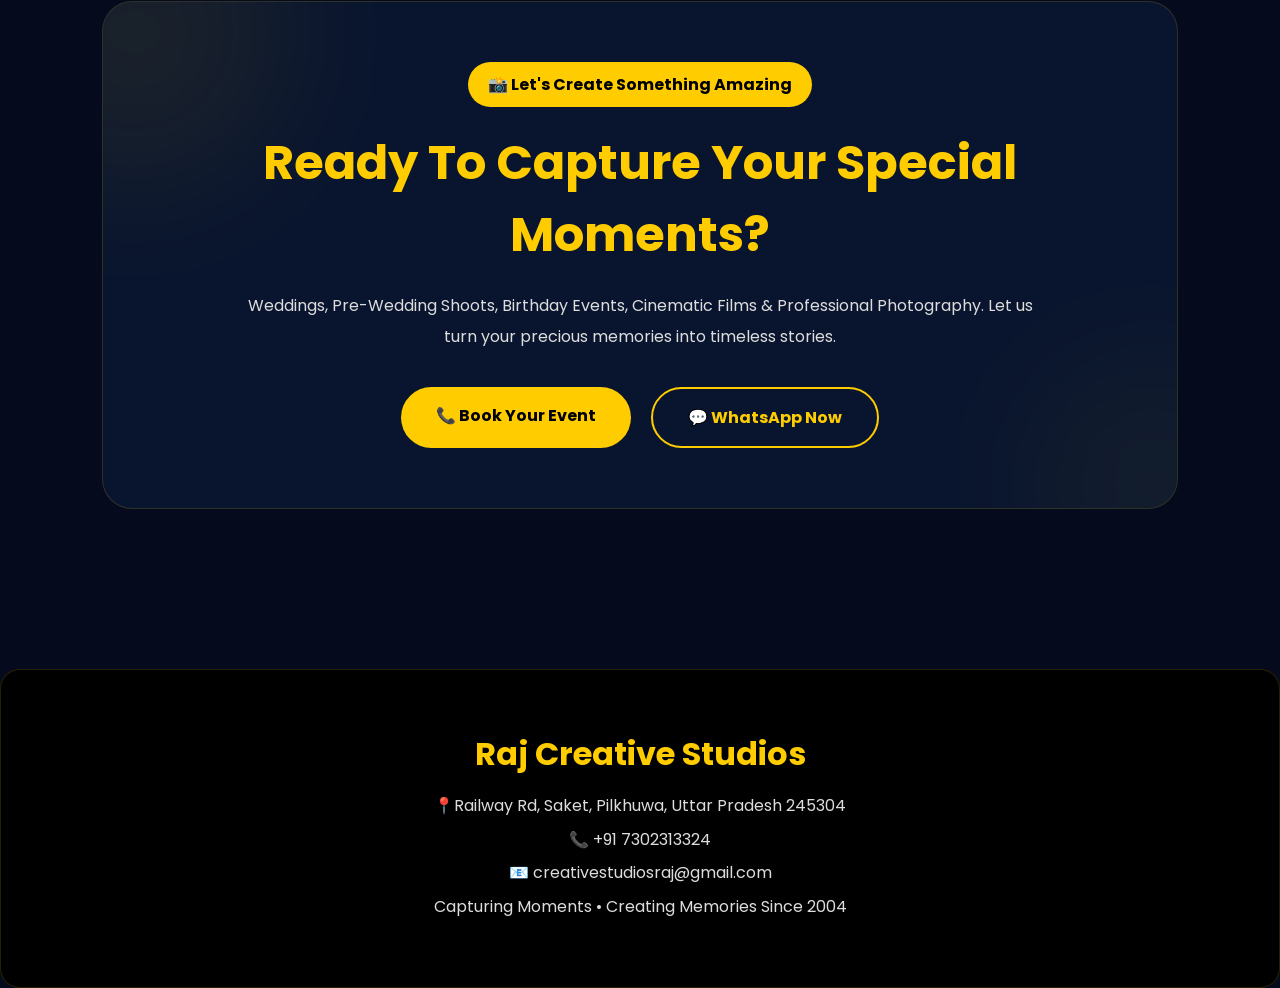
==== commit ad9e618a: "Updated Website" ====
--- a/index.html
+++ b/index.html
@@ -45,7 +45,7 @@
             <div class="hero-overlay">
 
                 <span class="hero-tag">
-                    Wedding Photography & Cinematic Films
+                    Wedding Photography | Cinematic Films
                 </span>
 
                 <h1>
--- a/css/style.css
+++ b/css/style.css
@@ -394,17 +394,6 @@
 to{
     opacity:1;
     transform:translateY(0);
-}
-
-}
-@media(max-width:768px){
-
-.about-hero h1{
-    font-size:2.5rem;
-}
-
-.about-card{
-    padding:30px;
 }
 
 }
@@ -1371,10 +1360,7 @@
         font-size:20px;
     }
 
-    .hero-overlay h1{
-    font-size:6rem;
-    font-weight:800;
-}
+
 
     .trust-grid{
     display:grid;
@@ -1437,6 +1423,27 @@
     border-radius:40px;
     text-decoration:none;
     font-weight:bold;
+}
+
+@media screen and (max-width:768px){
+
+.hero-content h1,
+.hero-overlay h1,
+.hero h1{
+
+    font-size:38px !important;
+
+    line-height:1.2 !important;
+
+    width:90% !important;
+
+    margin:auto !important;
+
+    text-align:center !important;
+
+    word-break:normal !important;
+}
+
 }
 
 /* =========================
@@ -2344,57 +2351,103 @@
 
 /* Hero */
 
-.hero,
-.hero-section{
-    min-height:auto;
-    padding:110px 20px 70px;
-}
+@media (max-width:768px){
+
+.hero{
+    min-height:100vh;
+}
+
+.hero-content{
+    width:90%;
+    margin:auto;
+    text-align:center;
+}
+
+
+.hero-content p{
+
+    font-size:16px;
+
+    line-height:1.7;
+
+    width:100%;
+}
+
+@media (max-width:768px){
 
 .hero-badge{
-    width:90%;
-    max-width:320px;
+
+    display:inline-block;
+
+    width:auto;
+
+    max-width:90%;
+
+    padding:12px 20px;
+
+    font-size:15px;
+
+    line-height:1.5;
+
+    white-space:normal;
+
+    text-align:center;
+
+    border-radius:20px;
+}
+
+}
+
+}
+
+/* Buttons */
+
+@media (max-width:768px){
+
+.hero-buttons{
+
+    display:flex;
+    flex-direction:column;
+
+    width:100%;
+
+    gap:15px;
+}
+
+.hero-btn{
+
+    width:100%;
+
+    max-width:300px;
+
     margin:auto;
-    font-size:12px;
-    padding:10px 15px;
-    line-height:1.4;
-}
-
-.hero-content h1{
-    font-size:2.8rem;
-    line-height:1.15;
-    margin-top:20px;
-}
-
-.hero-content p{
-    font-size:1rem;
-    line-height:1.7;
-    width:100%;
-    padding:0 10px;
-}
-
-/* Buttons */
-
-.hero-buttons{
-    flex-direction:column;
-    gap:15px;
-}
-
-.hero-btn{
-    width:90%;
-    max-width:280px;
+}
+
 }
 
 /* Cards */
 
-.about-card,
-.service-card,
-.review-card,
-.package-card,
-.contact-card,
-.team-card{
-    width:100%;
+@media (max-width:768px){
+
+.about-card{
+
+    width:95%;
     margin:auto;
-    padding:20px;
+
+    padding:25px;
+}
+
+.about-card h2{
+
+    font-size:34px;
+}
+
+.about-card p{
+
+    font-size:16px;
+    line-height:1.8;
+}
+
 }
 
 /* Grids */
@@ -2421,10 +2474,34 @@
 
 /* Portfolio Images */
 
-.gallery-card img,
+@media (max-width:768px){
+
+.portfolio-grid{
+
+    grid-template-columns:1fr;
+}
+
 .portfolio-card img{
-    height:220px;
+
+    height:250px;
     object-fit:cover;
+}
+
+}
+
+/*Mobile Rule */
+*{
+    box-sizing:border-box;
+}
+
+img,
+video{
+    max-width:100%;
+    height:auto;
+}
+
+body{
+    overflow-x:hidden;
 }
 
 /* Footer */
@@ -2437,6 +2514,28 @@
 
 footer h2{
     font-size:2rem;
+}
+@media (max-width:768px){
+
+.stats-grid{
+
+    display:grid;
+
+    grid-template-columns:1fr;
+
+    gap:15px;
+}
+
+.stat-card{
+
+    padding:20px;
+}
+
+.stat-card h3{
+
+    font-size:32px;
+}
+
 }
 
 /* Floating Buttons */
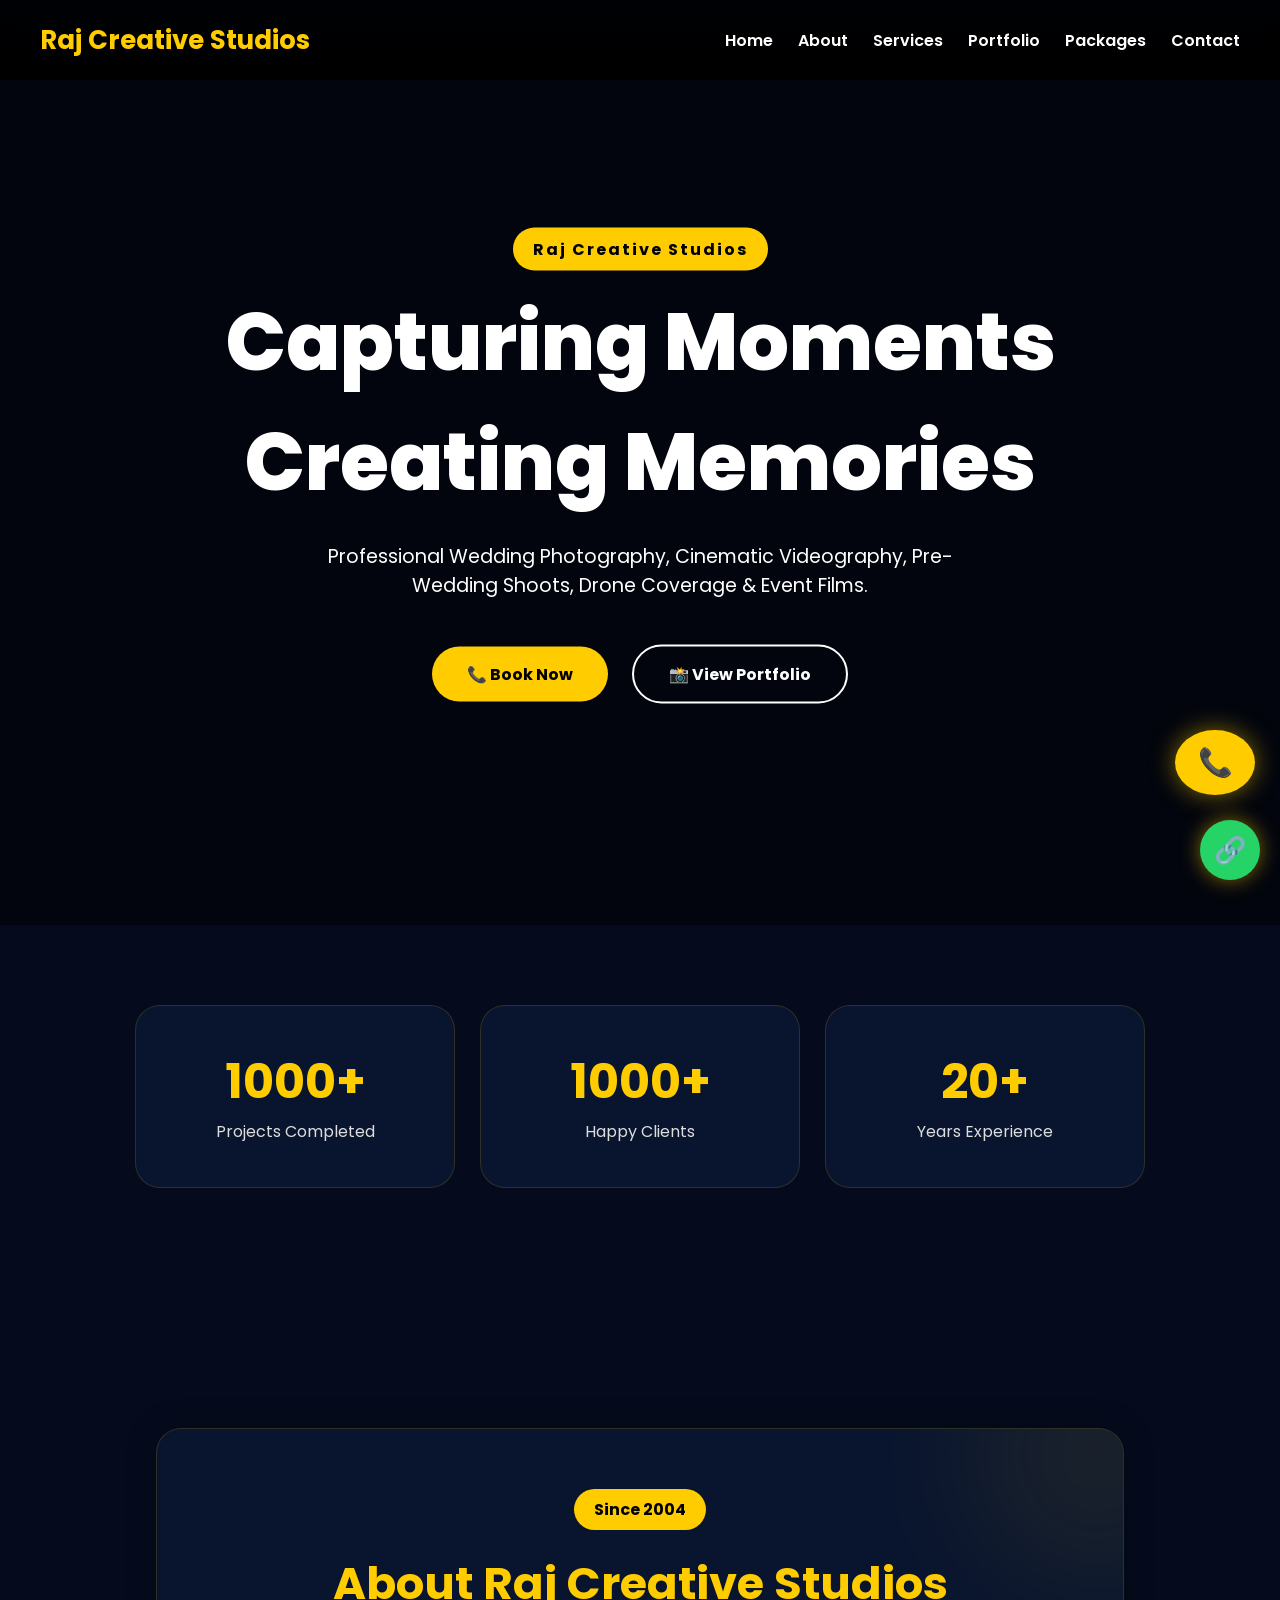
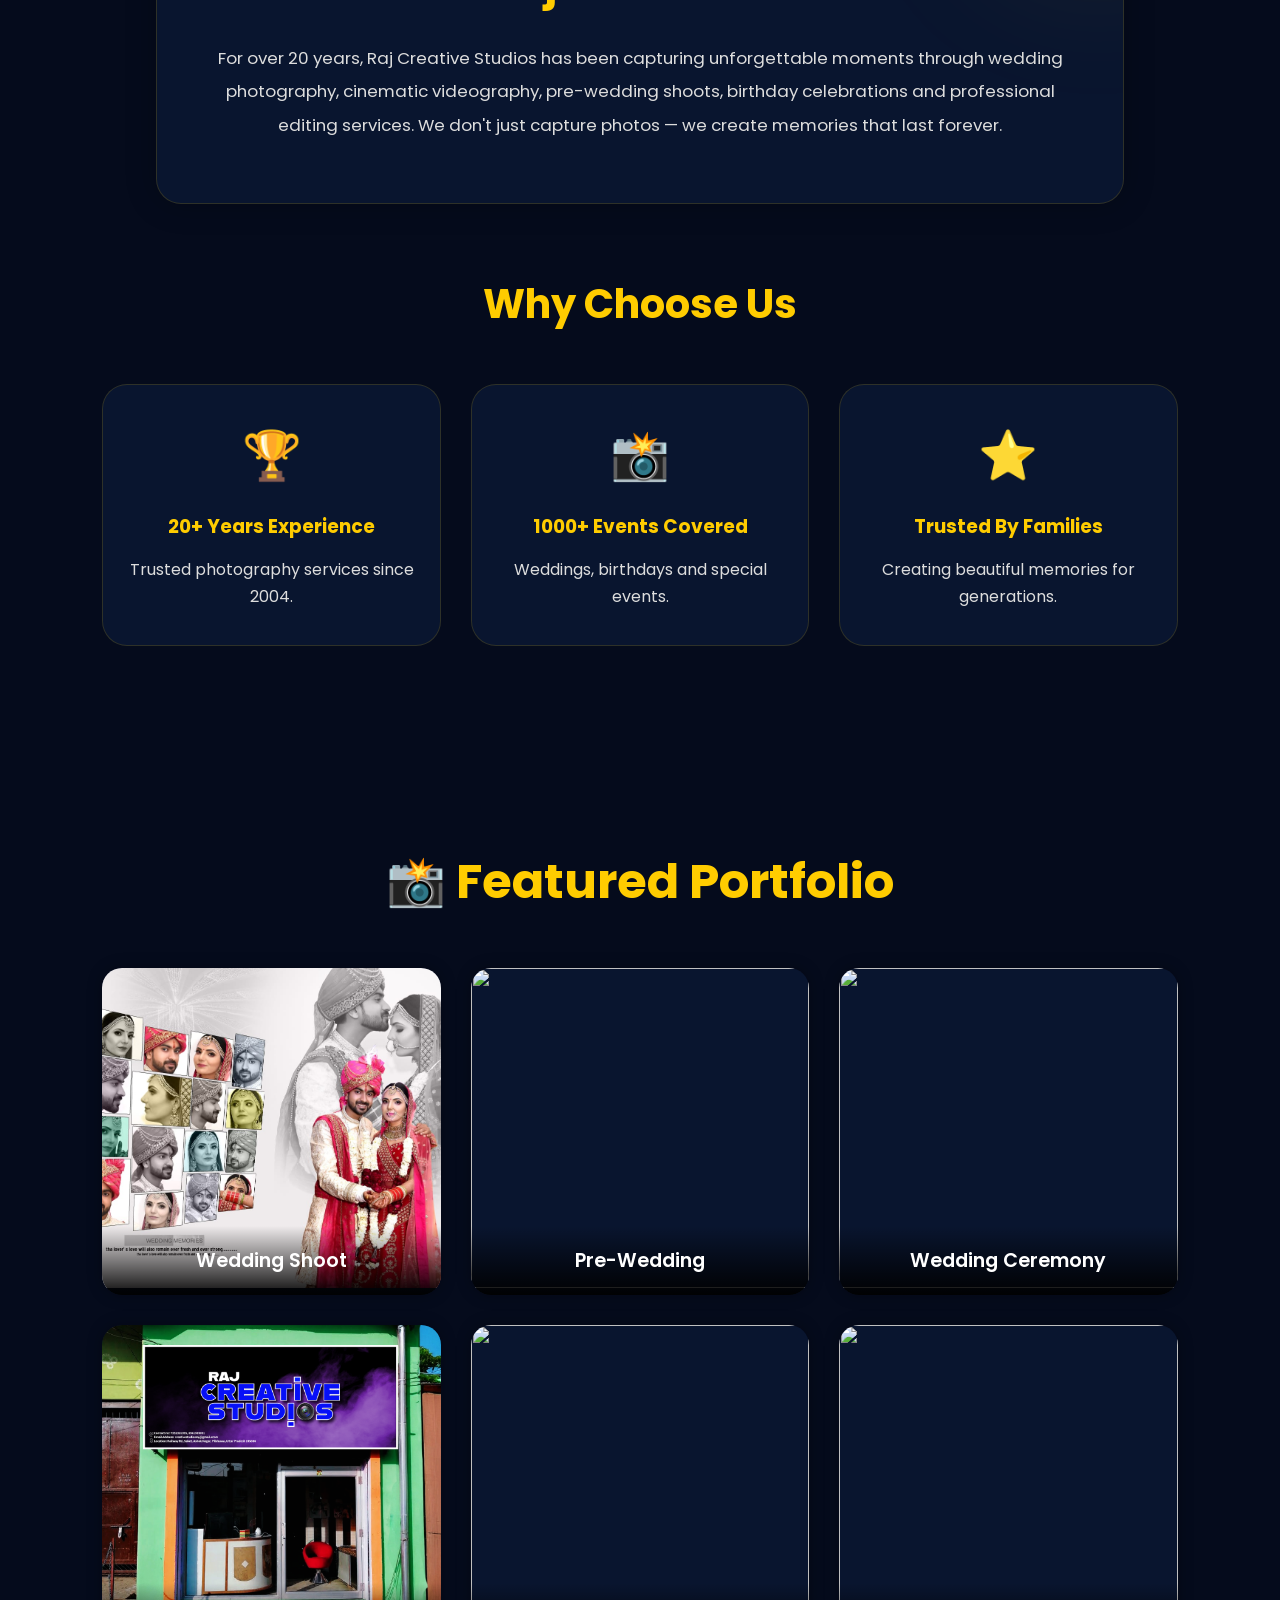
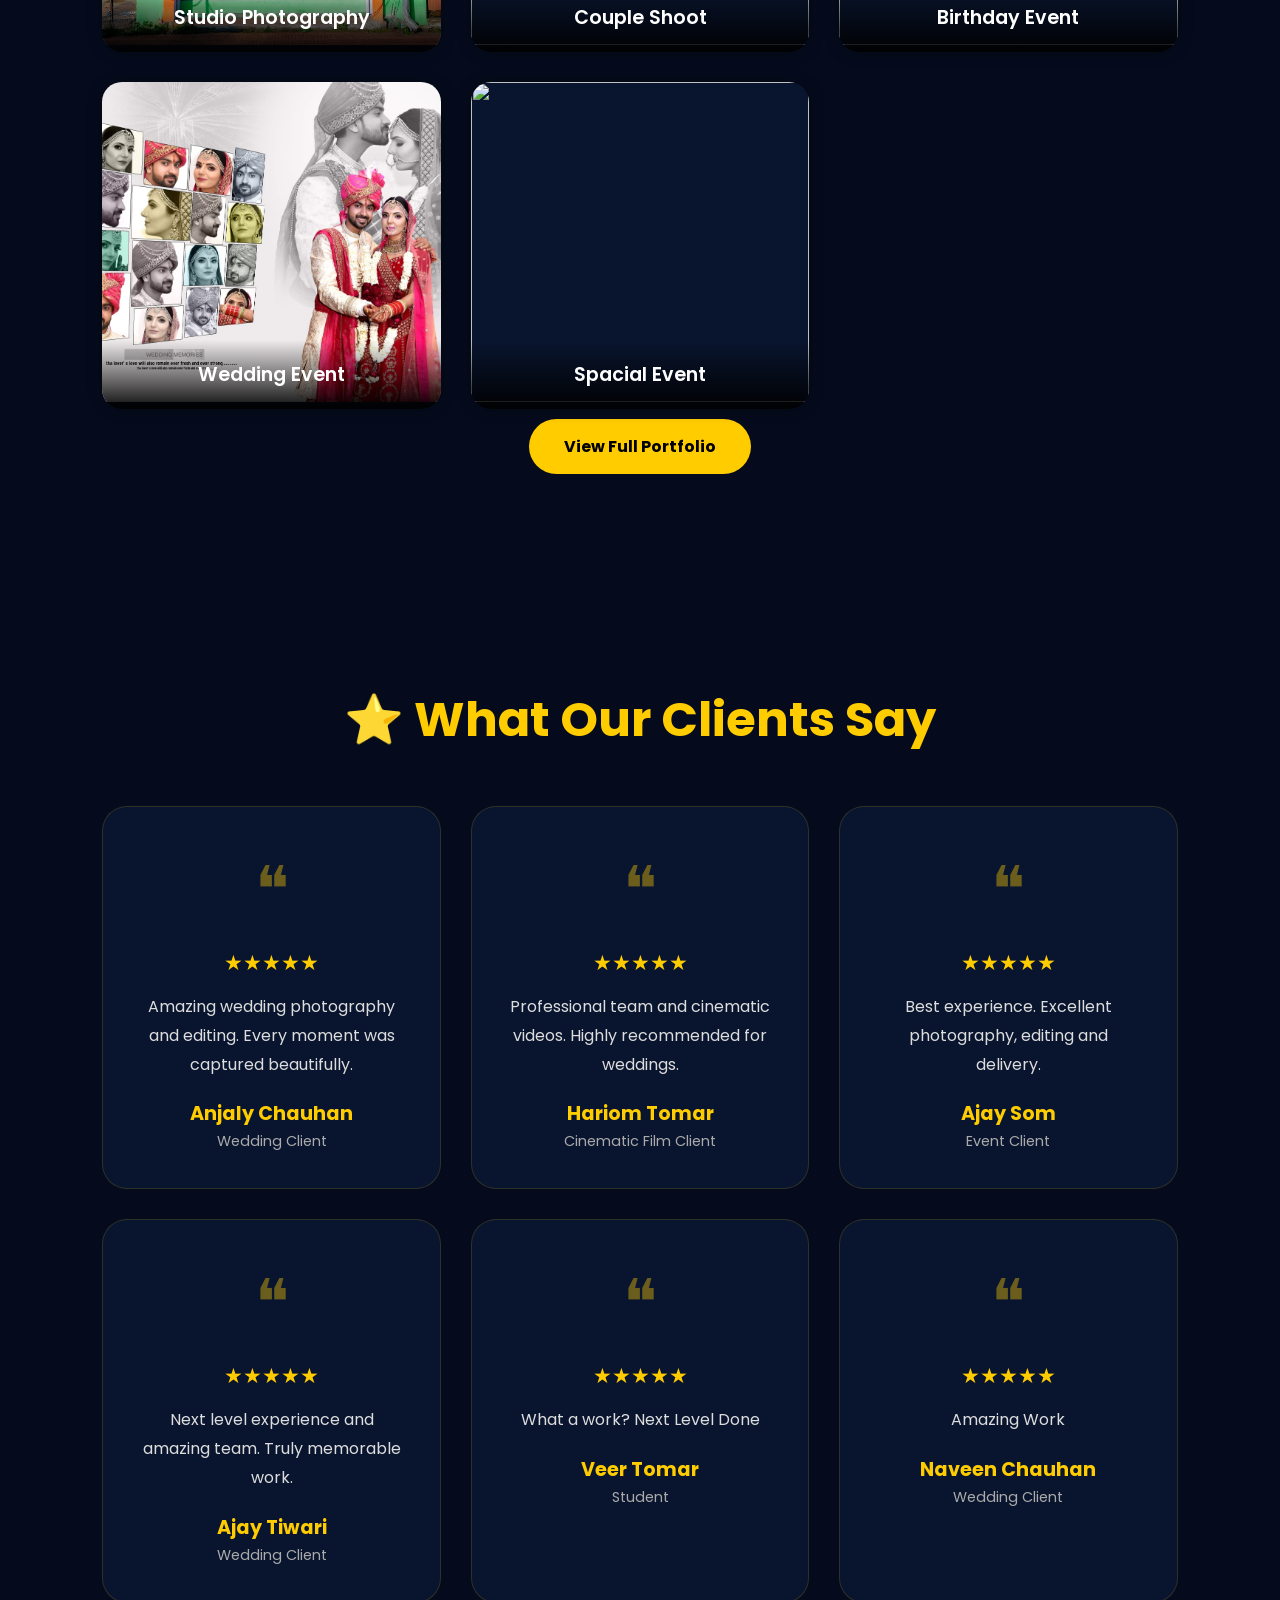
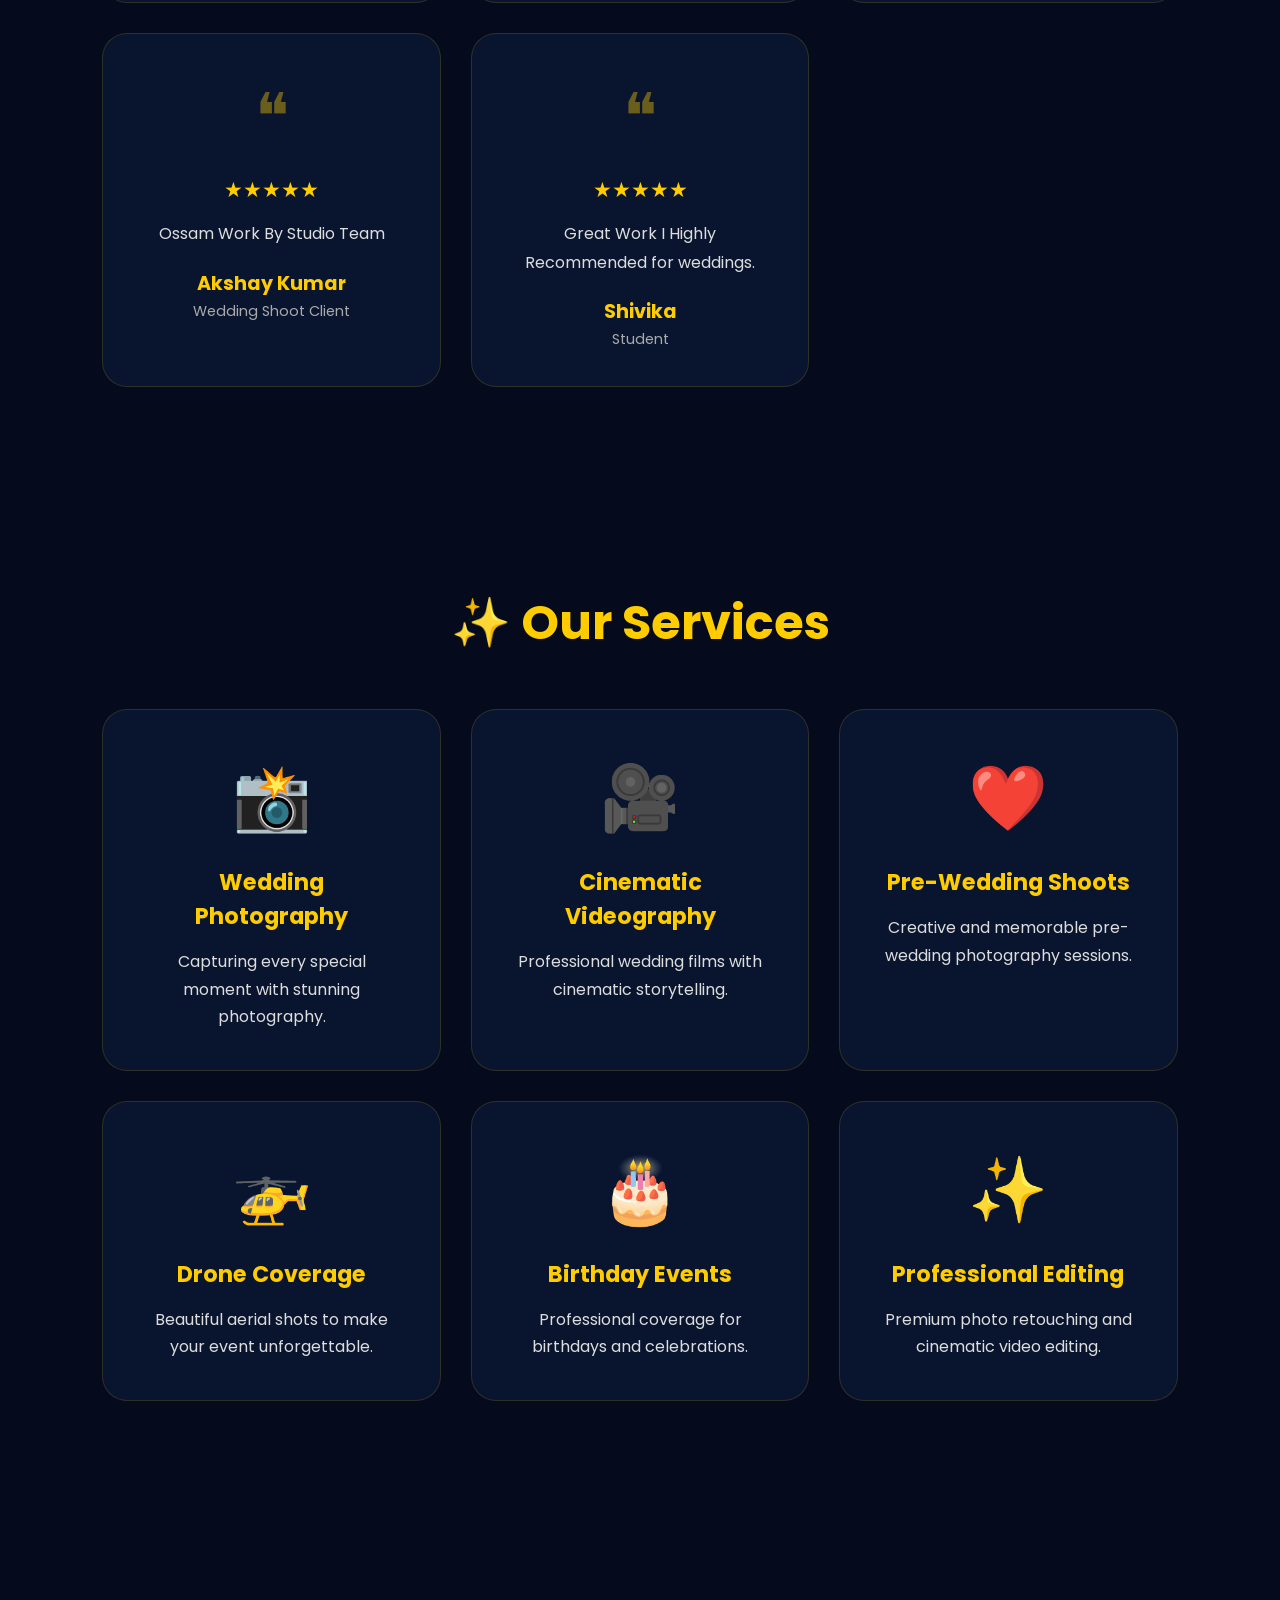
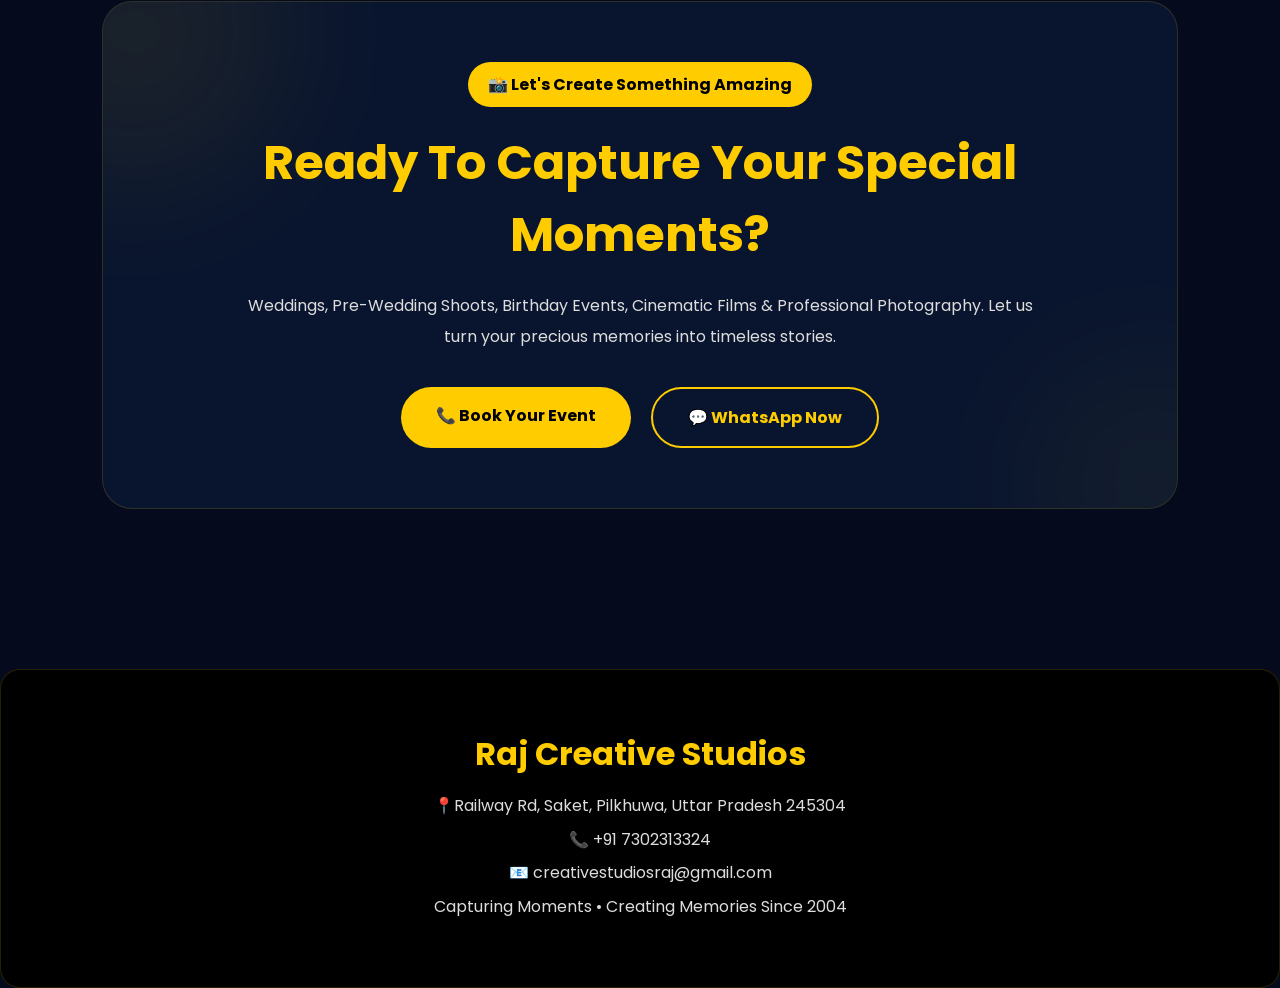
==== commit 70fc8456: "Updated Website" ====
--- a/index.html
+++ b/index.html
@@ -45,7 +45,7 @@
             <div class="hero-overlay">
 
                 <span class="hero-tag">
-                    Wedding Photography | Cinematic Films
+                    Raj Creative Studios
                 </span>
 
                 <h1>
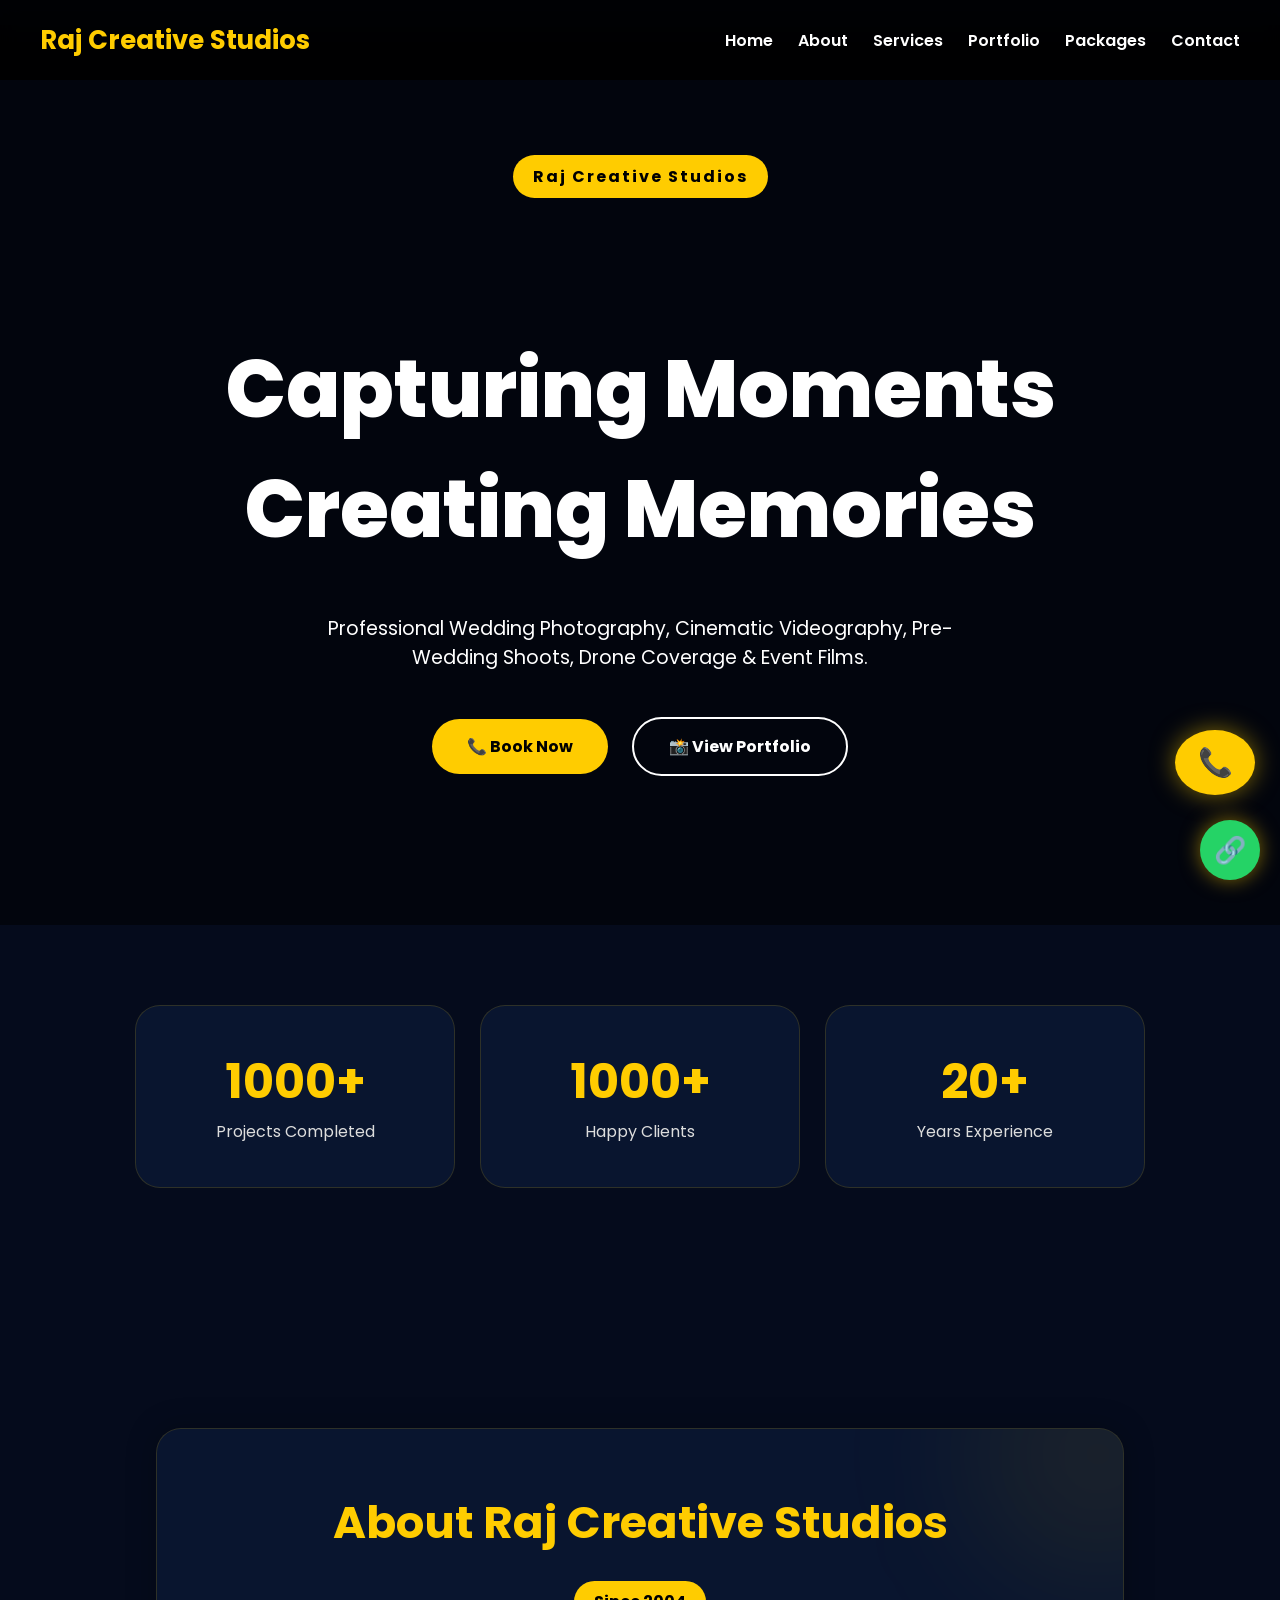
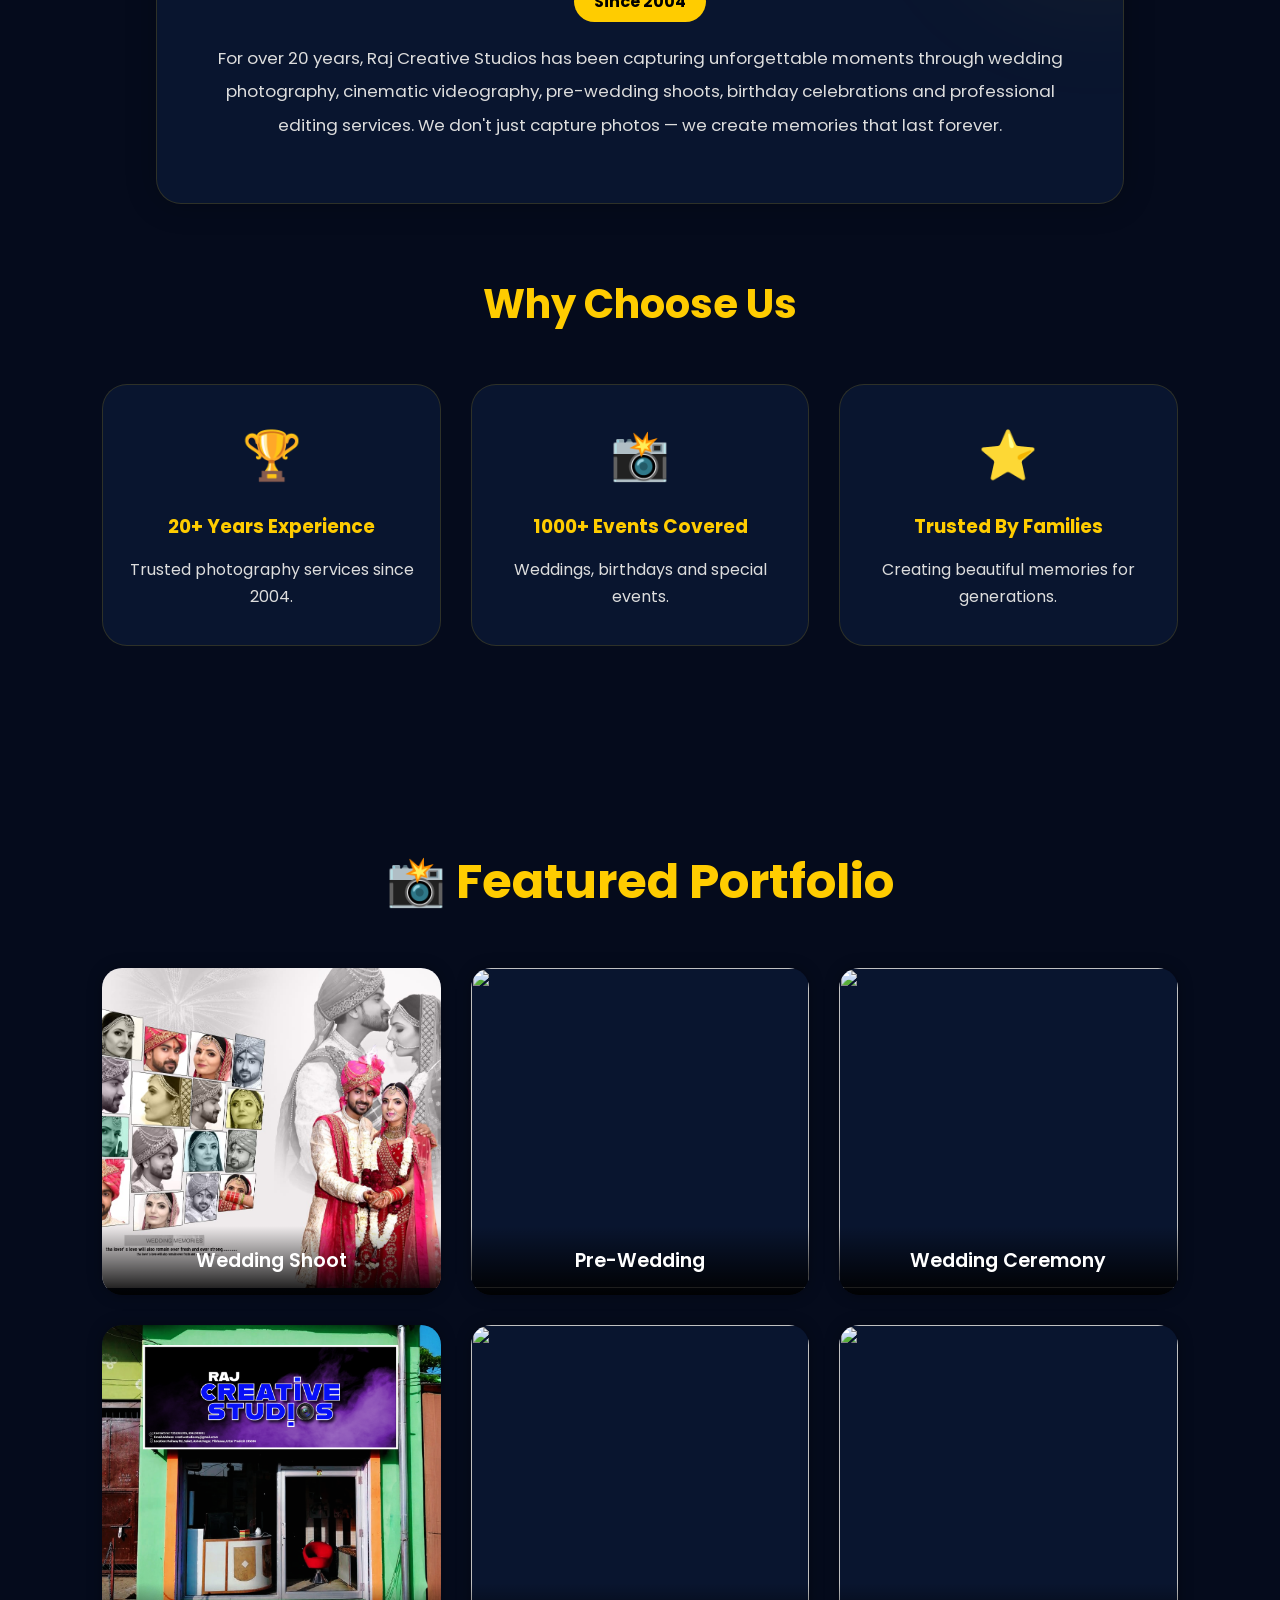
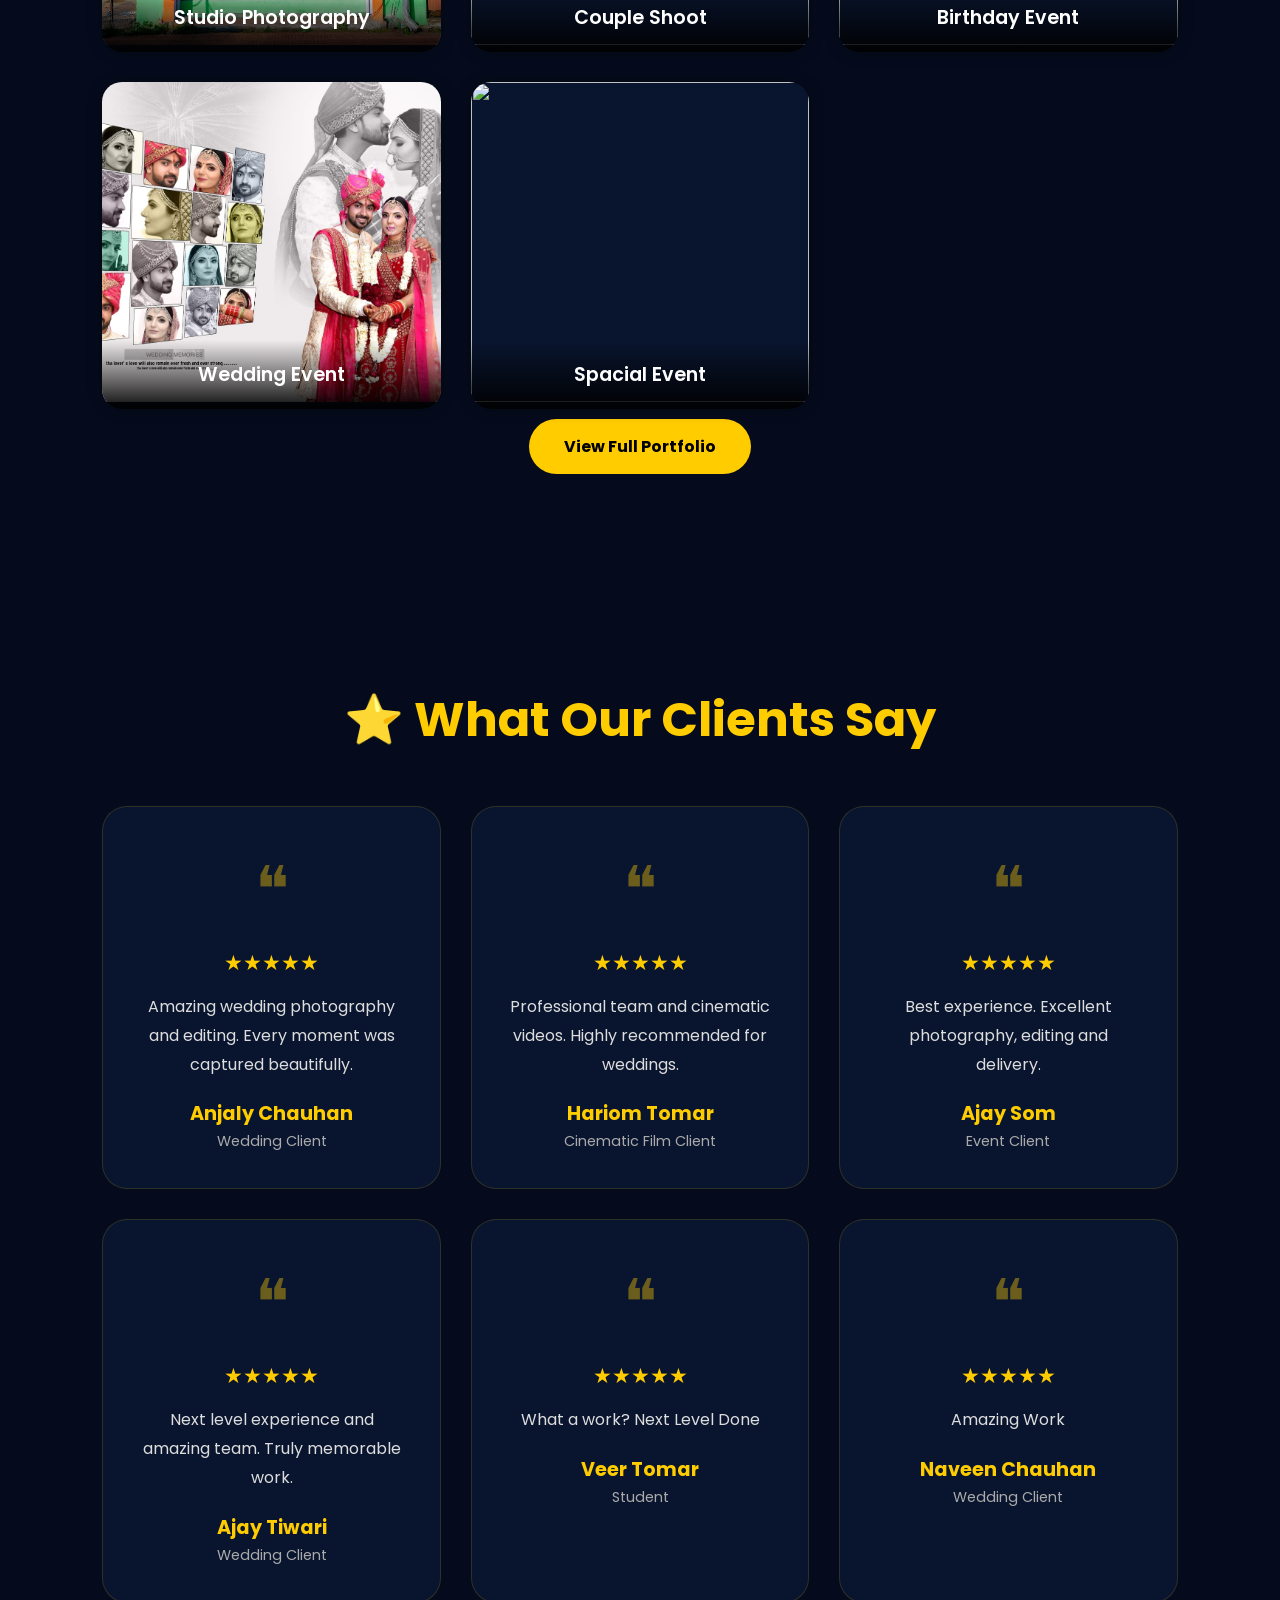
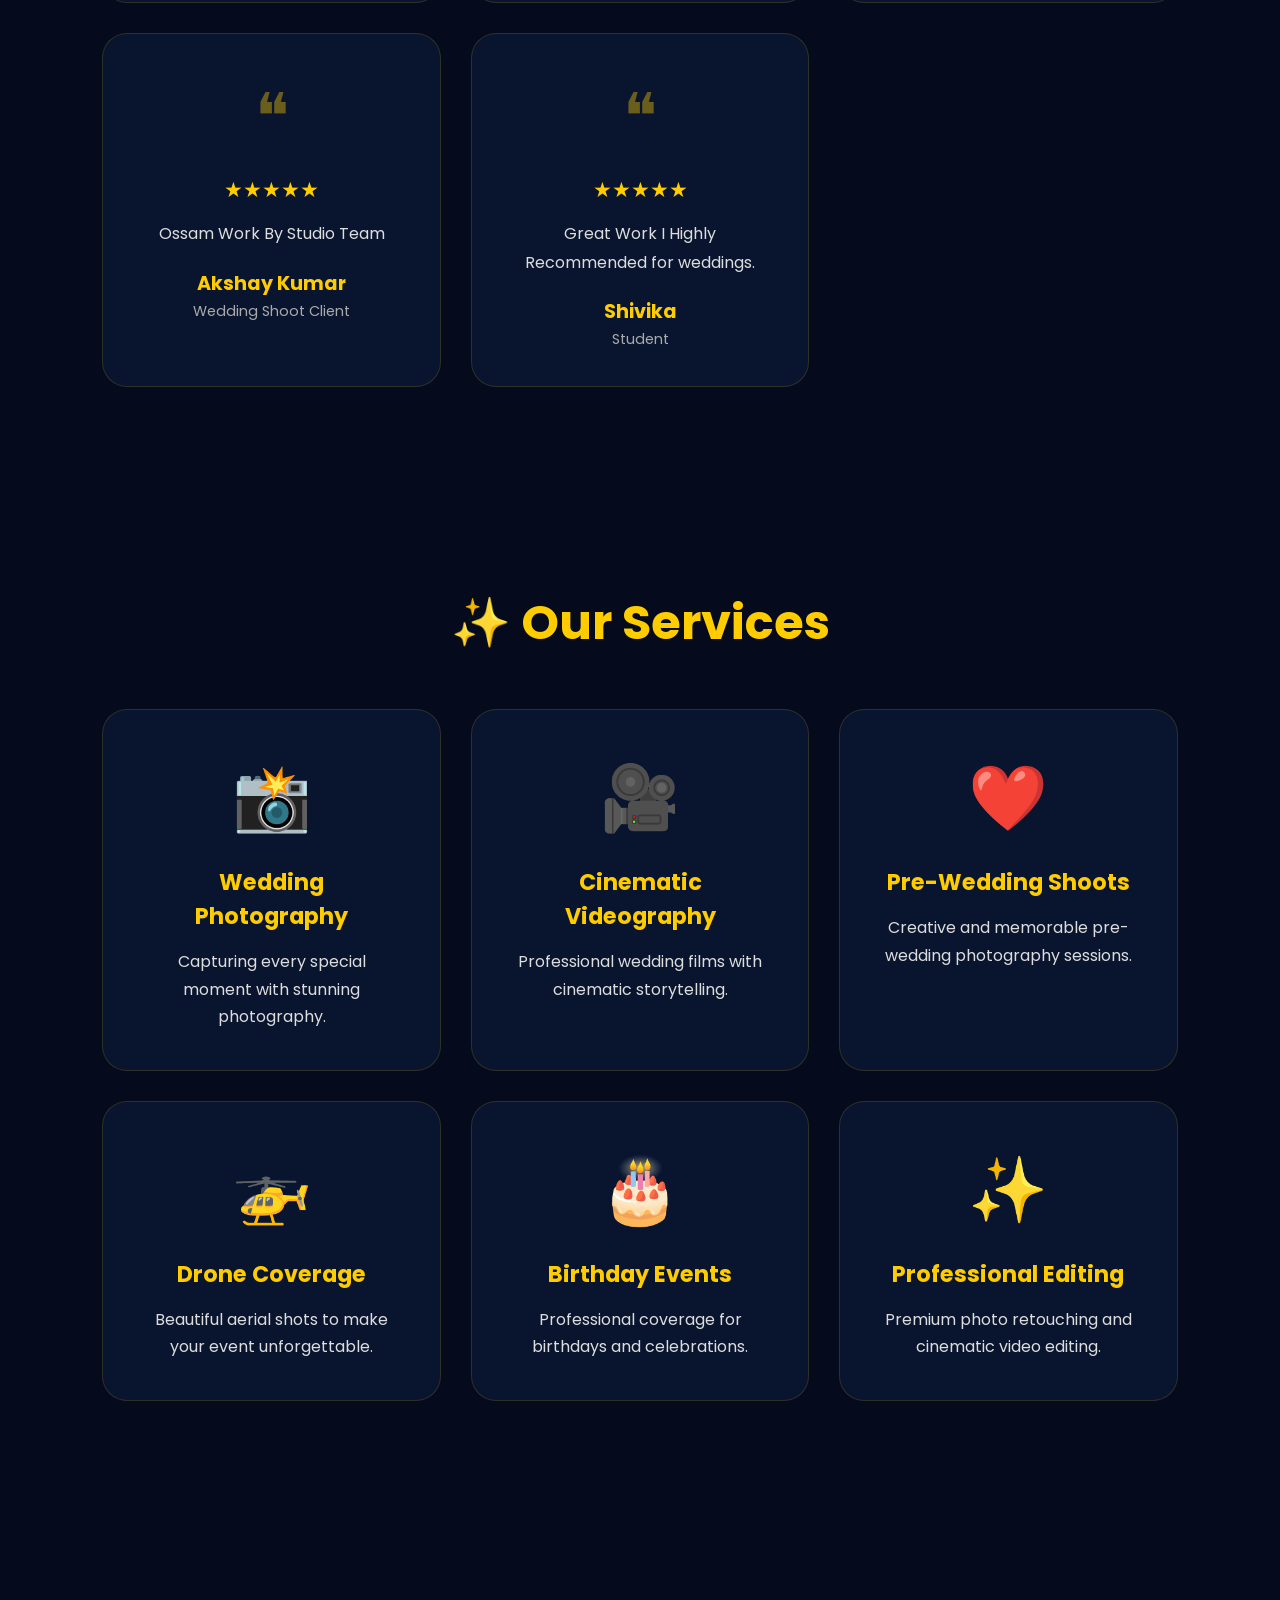
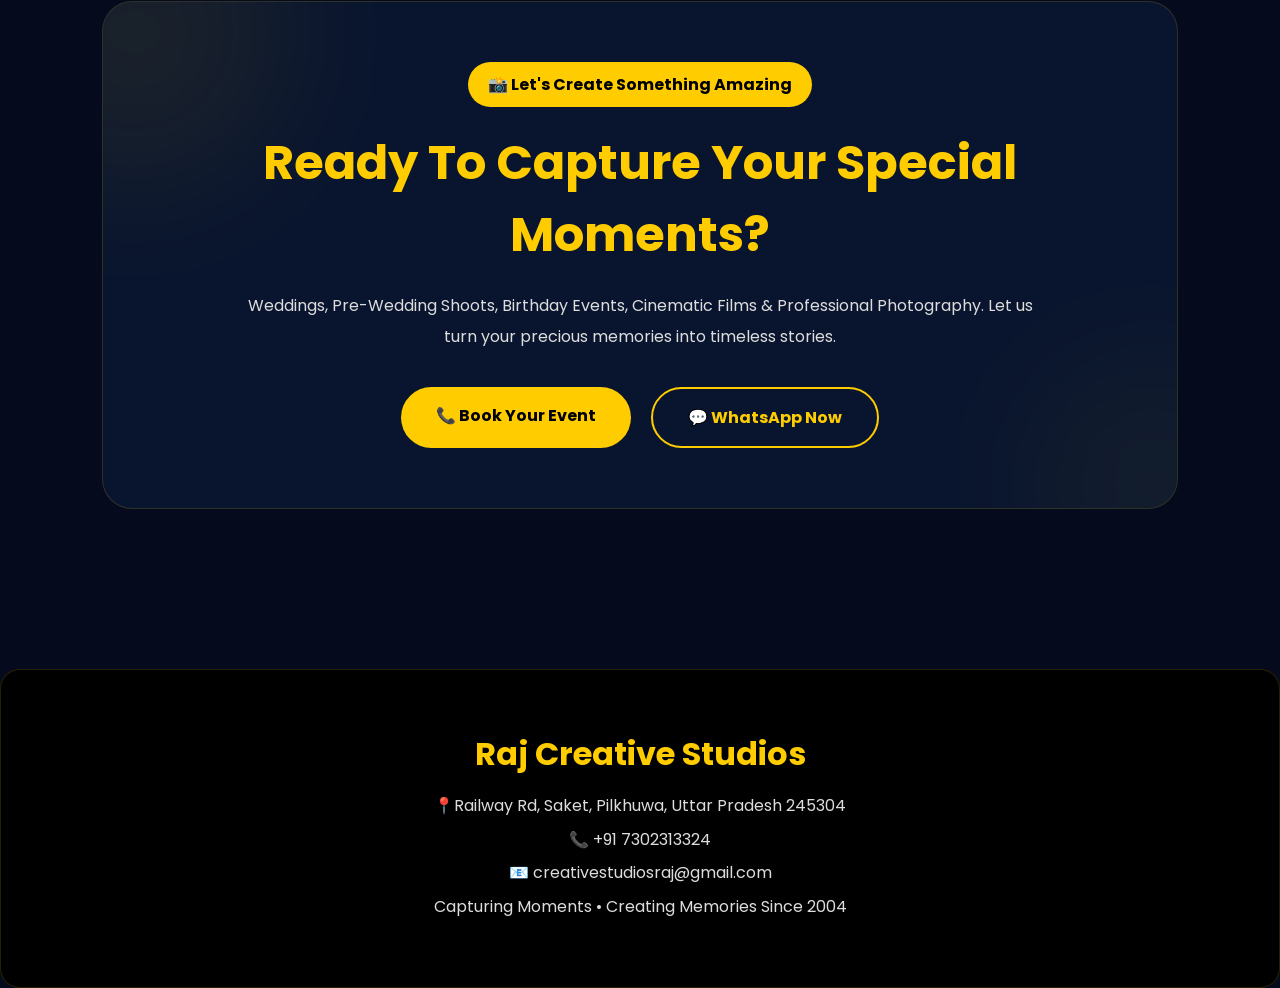
==== commit fa4f8ef7: "Updated Website" ====
--- a/index.html
+++ b/index.html
@@ -46,13 +46,16 @@
 
                 <span class="hero-tag">
                     Raj Creative Studios
+                    
                 </span>
 
                 <h1>
+                    <br>
                     Capturing Moments<br>
                     Creating Memories
+                    
                 </h1>
-
+<br>
                 <p>
                     Professional Wedding Photography, Cinematic Videography,
                     Pre-Wedding Shoots, Drone Coverage & Event Films.
@@ -93,15 +96,17 @@
 
         </section>
         <section class="about-section">
+            
 
 <div class="about-card">
+    <h2>About Raj Creative Studios</h2>
+
 
     <span class="about-tag">
         Since 2004
     </span>
 
-    <h2>About Raj Creative Studios</h2>
-
+    
     <p>
         For over 20 years, Raj Creative Studios has been capturing
         unforgettable moments through wedding photography,
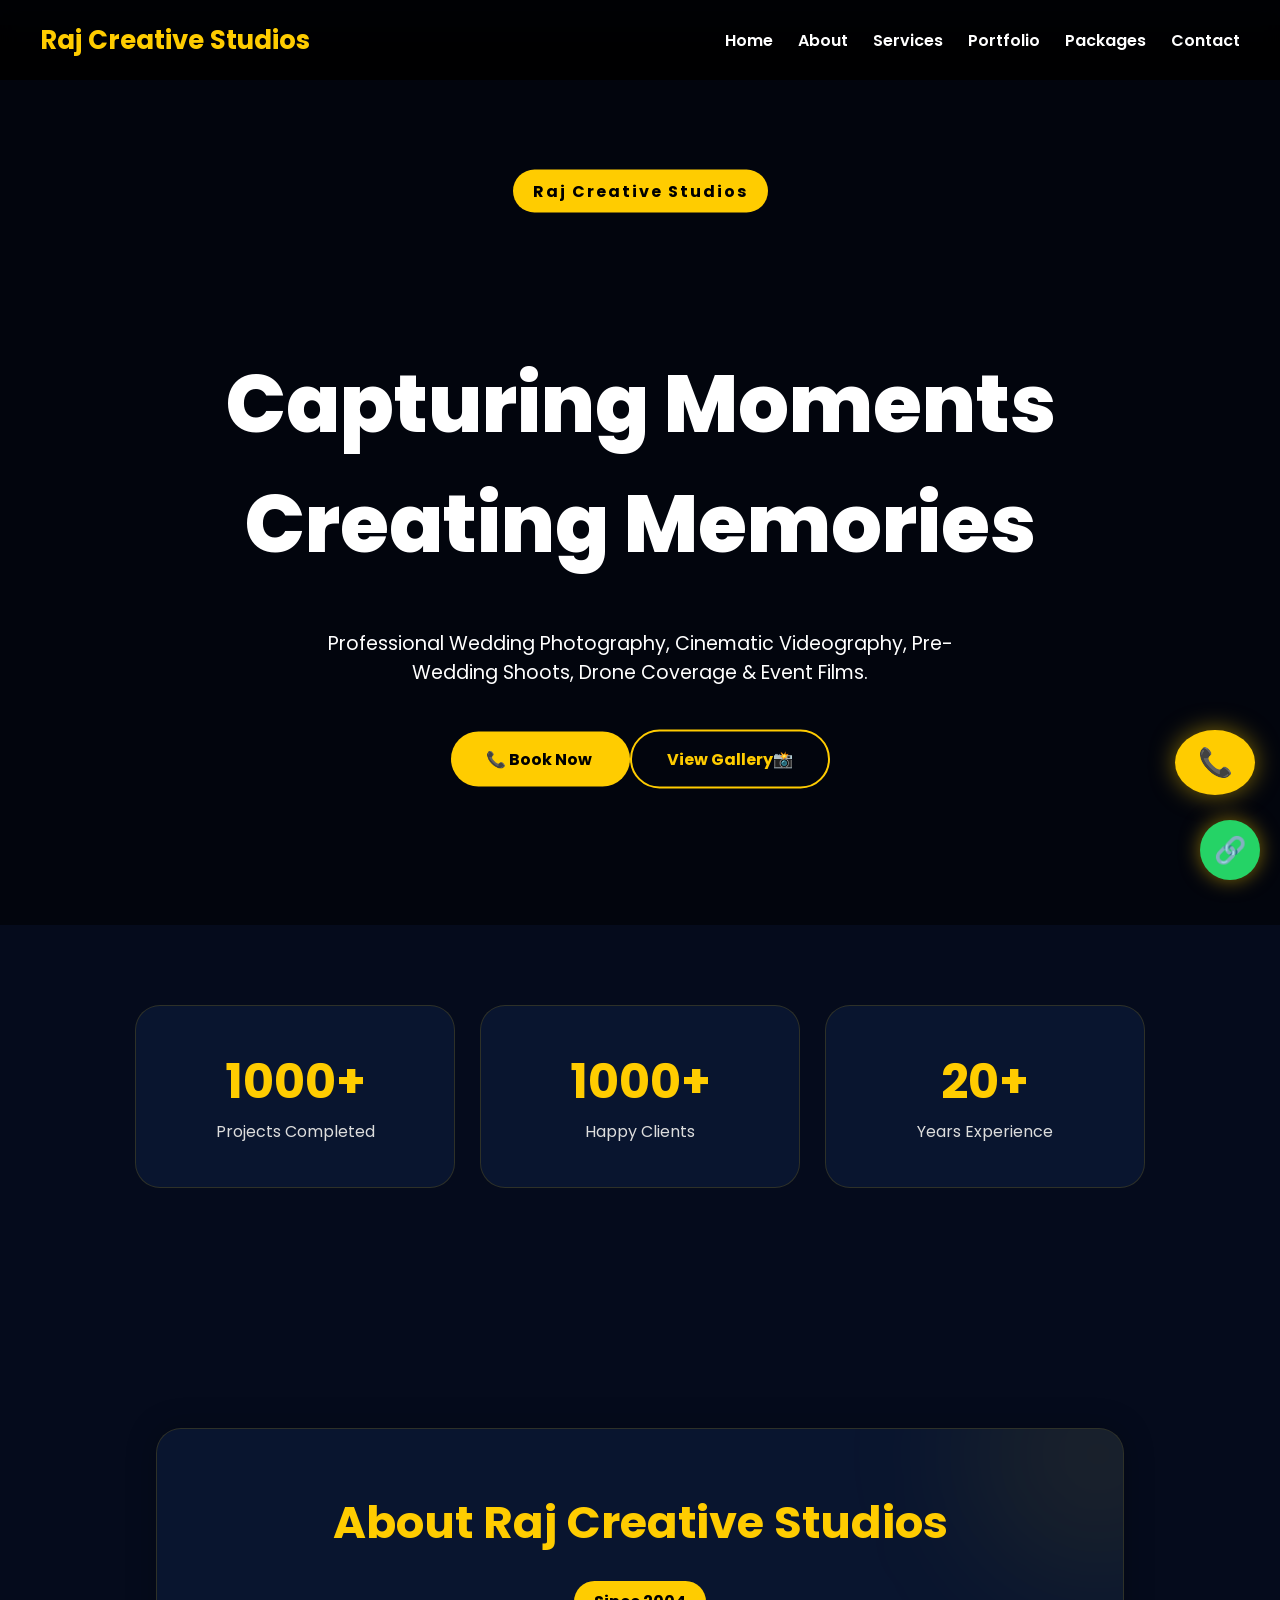
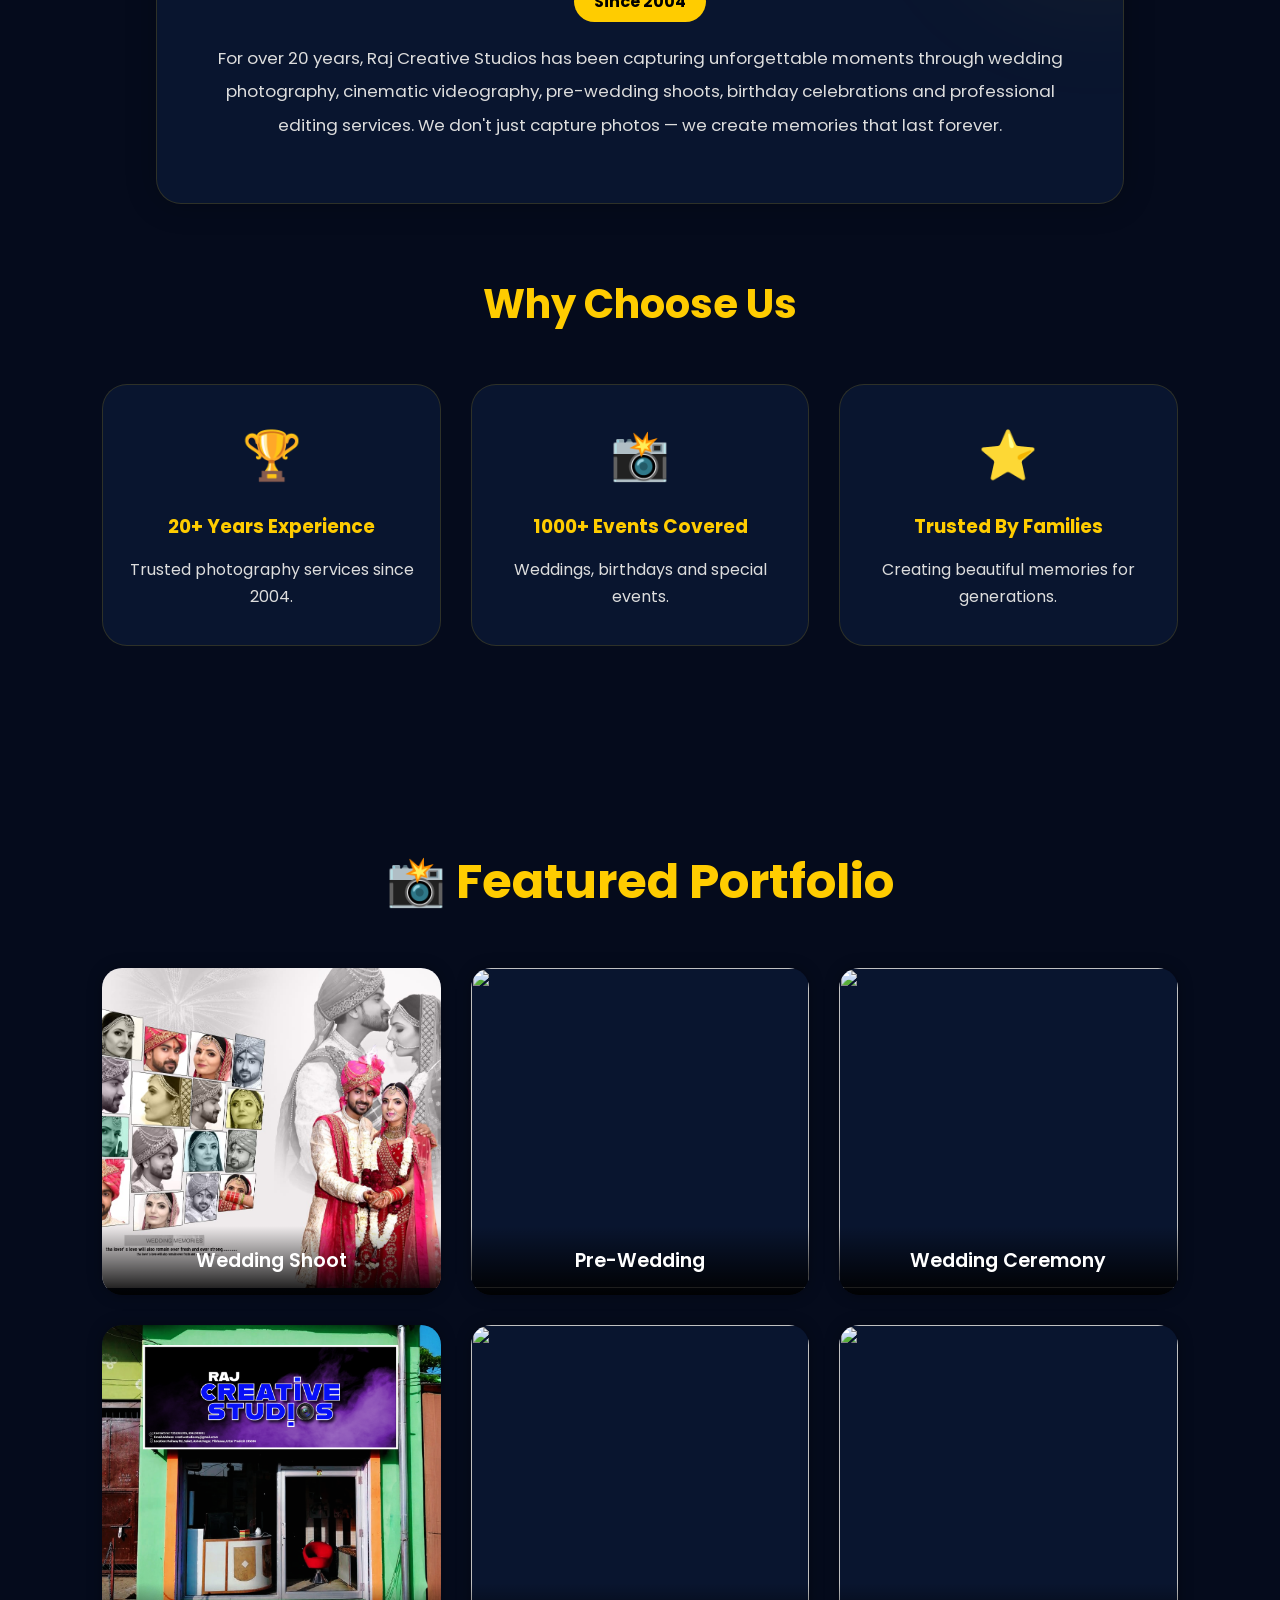
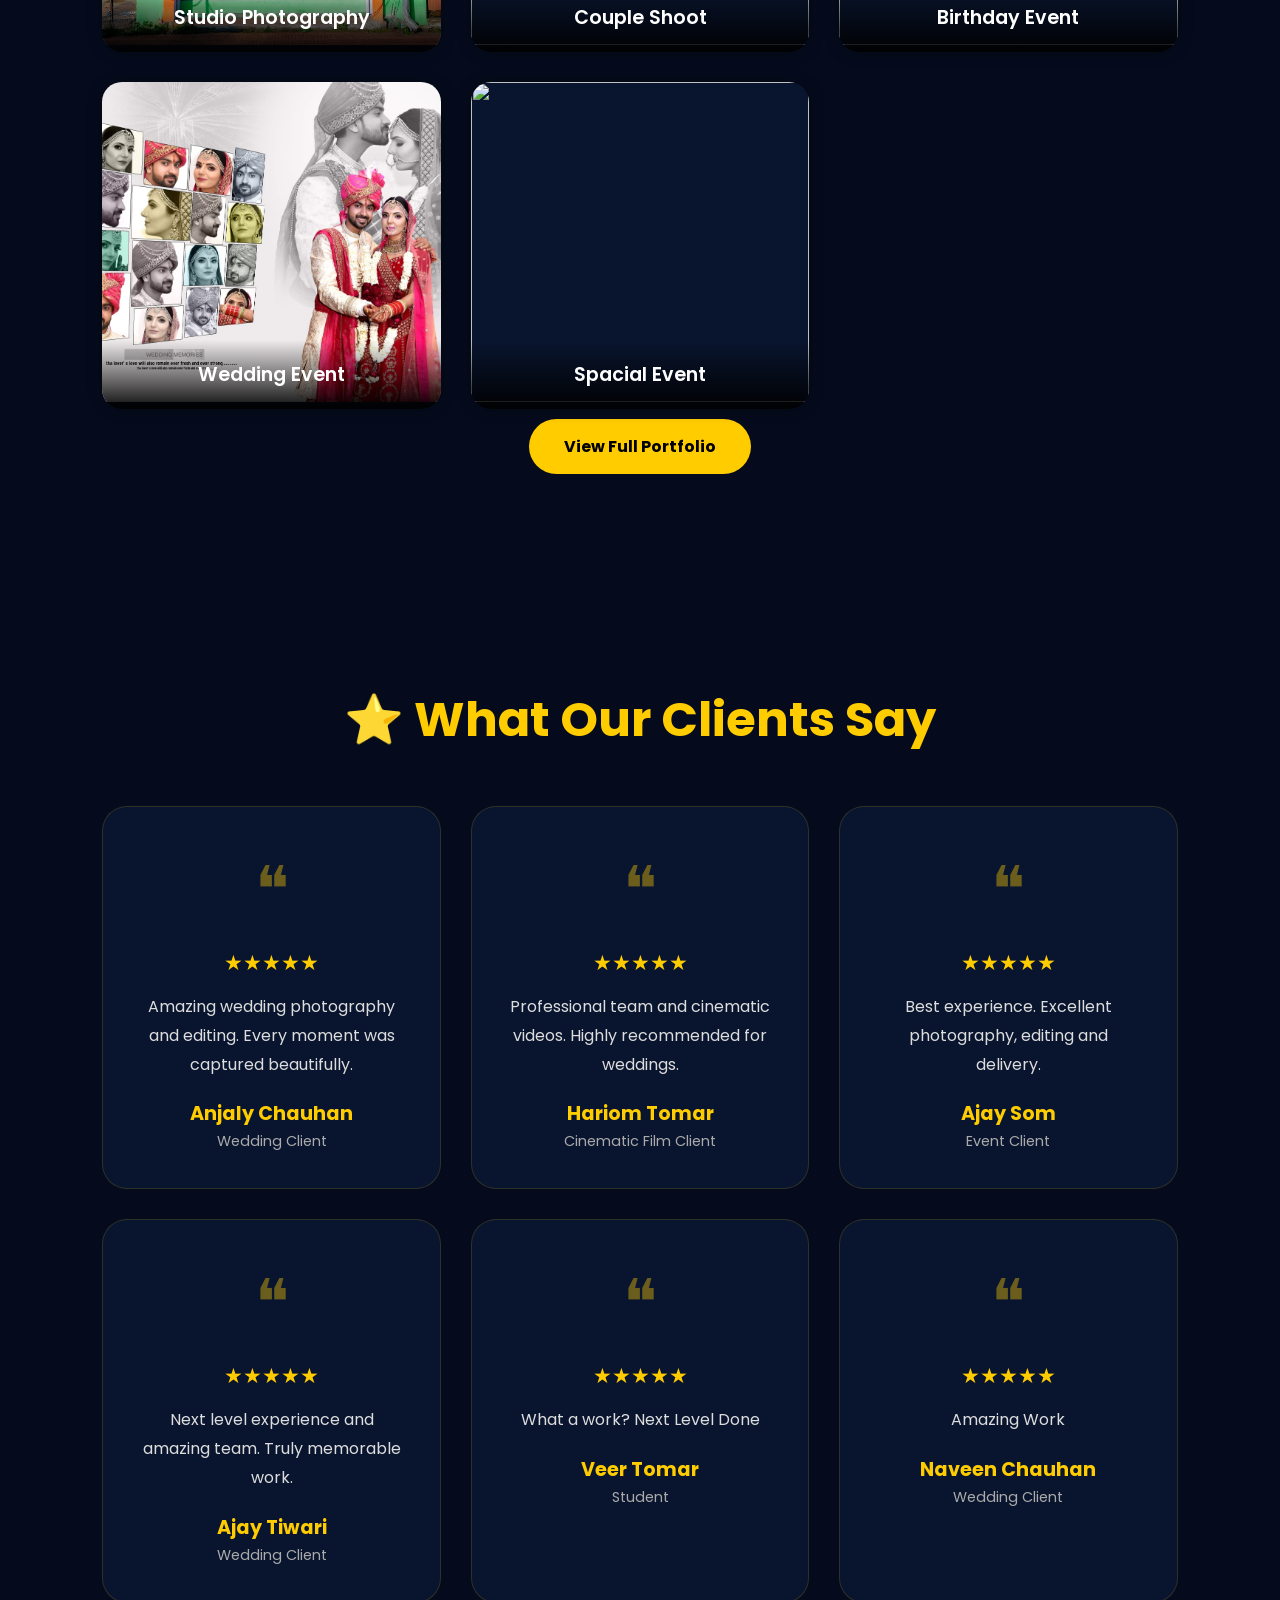
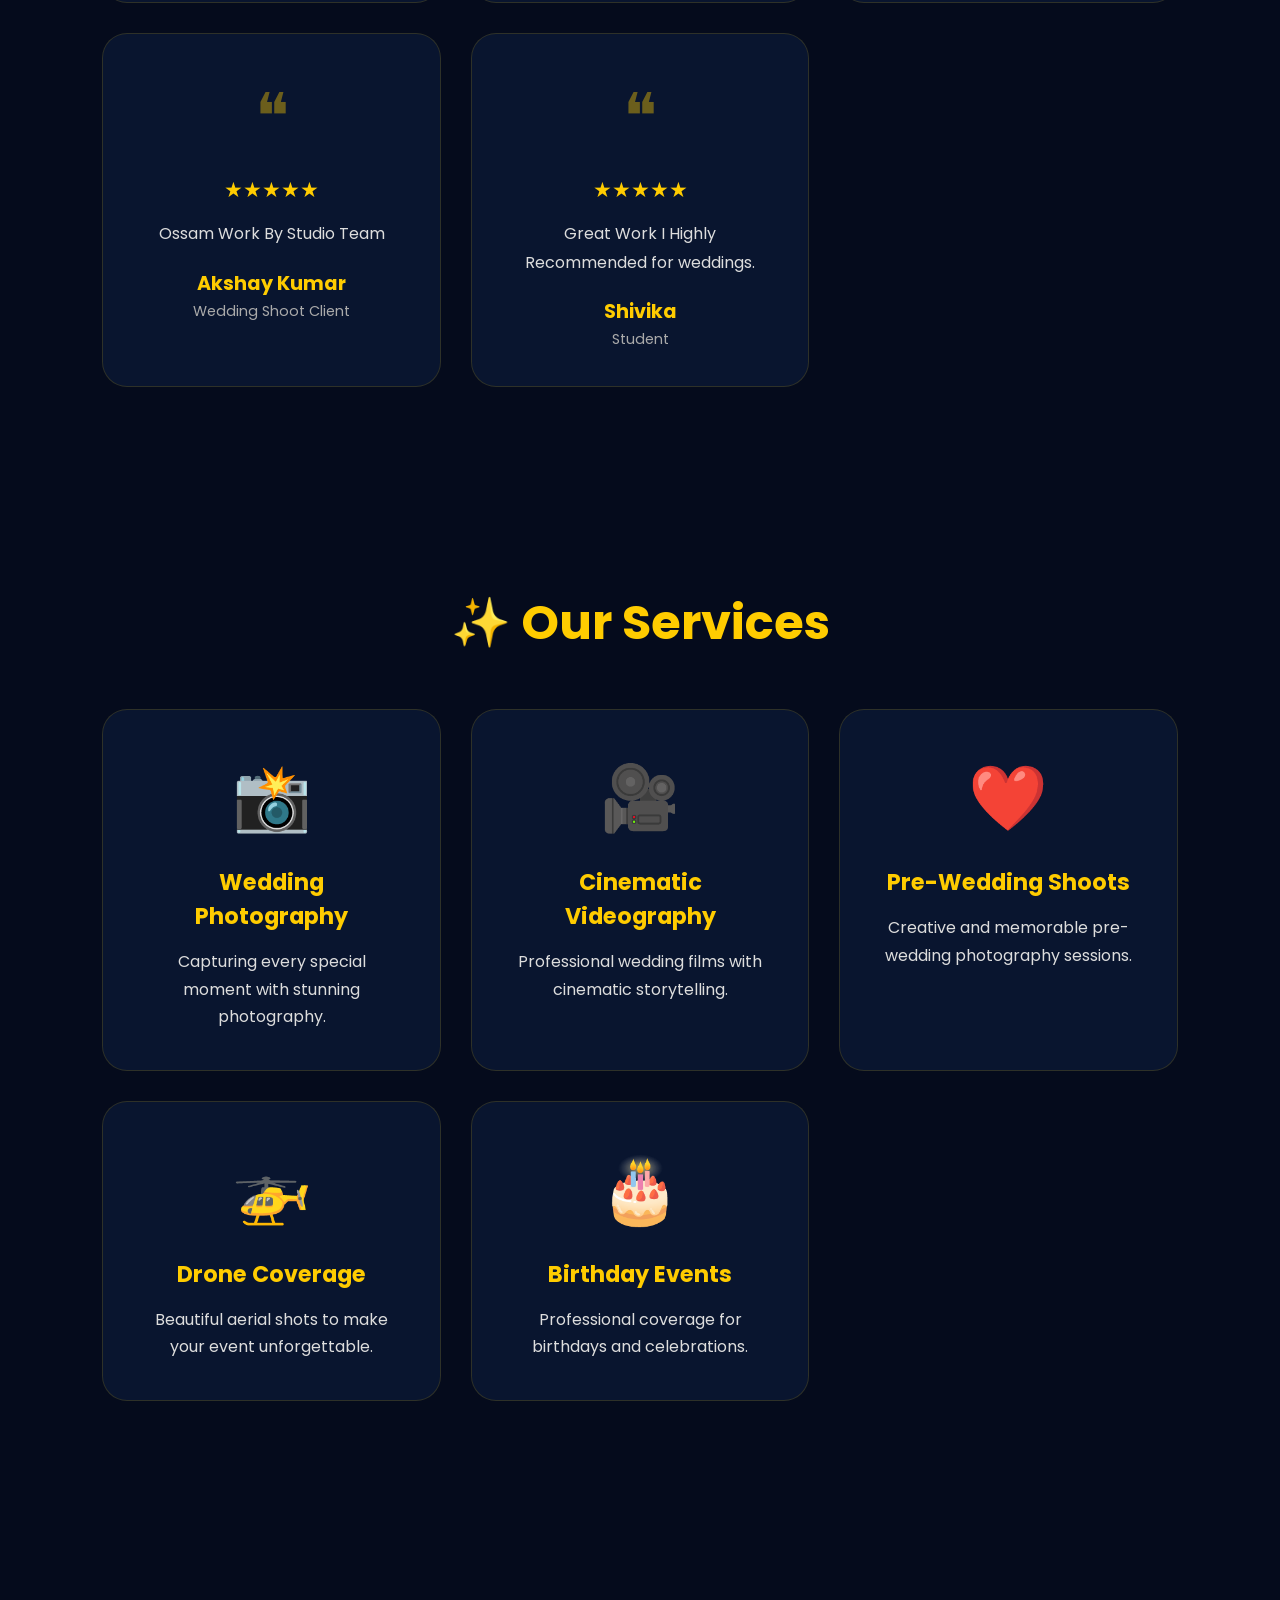
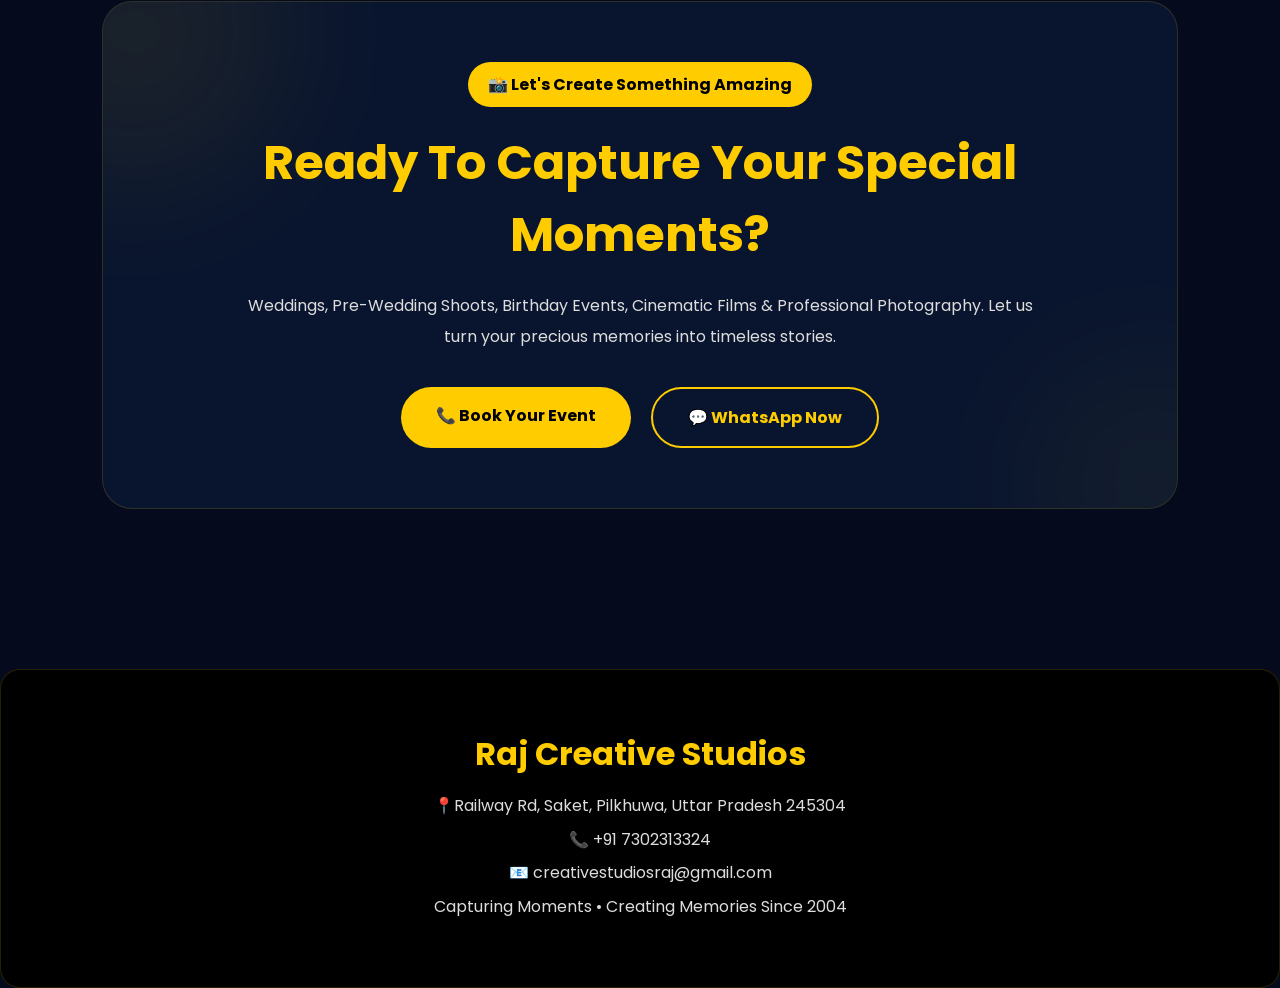
==== commit 8e711e92: "Updated Website" ====
--- a/index.html
+++ b/index.html
@@ -45,8 +45,7 @@
             <div class="hero-overlay">
 
                 <span class="hero-tag">
-                    Raj Creative Studios
-                    
+                    Raj Creative Studios                                   
                 </span>
 
                 <h1>
@@ -62,14 +61,16 @@
                 </p>
 
                 <div class="hero-buttons">
-
-                    <a href="contact.html" class="hero-btn">
+                    <br>
+
+                    <a href="contact.html" class="cta-btn">
                         📞 Book Now
+                        
                     </a>
-
-                    <a href="portfolio.html" class="hero-btn-outline">
-                        📸 View Portfolio
+                     <a href="portfolio.html" class="cta-btn-outline">
+                        View Gallery📸
                     </a>
+                   
 
                 </div>
 
@@ -379,15 +380,6 @@
                         <p>Professional coverage for birthdays and
                             celebrations.</p>
                     </div>
-
-                    <div class="service-card">
-                        <div class="service-icon">✨</div>
-                        <h3>Professional Editing</h3>
-                        <p>Premium photo retouching and cinematic video
-                            editing.</p>
-                    </div>
-
-                    
 
                 </div>
 
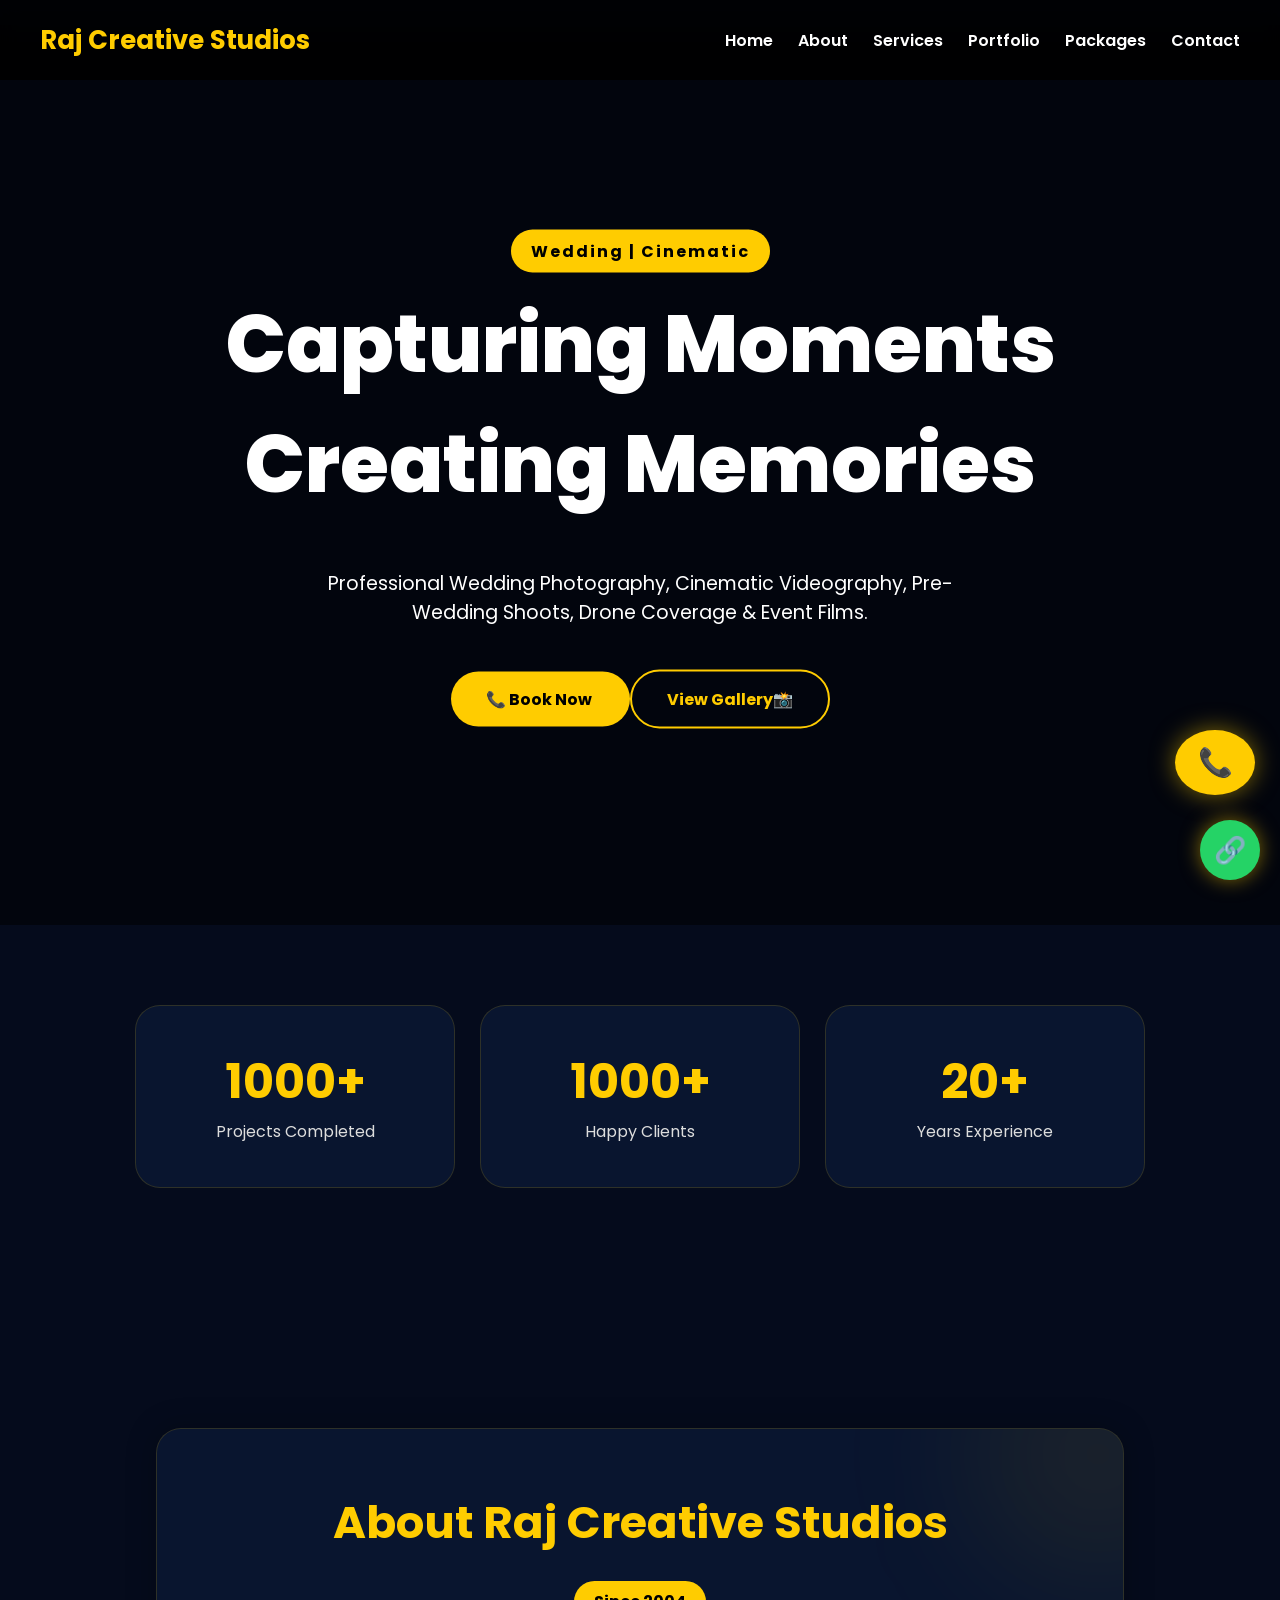
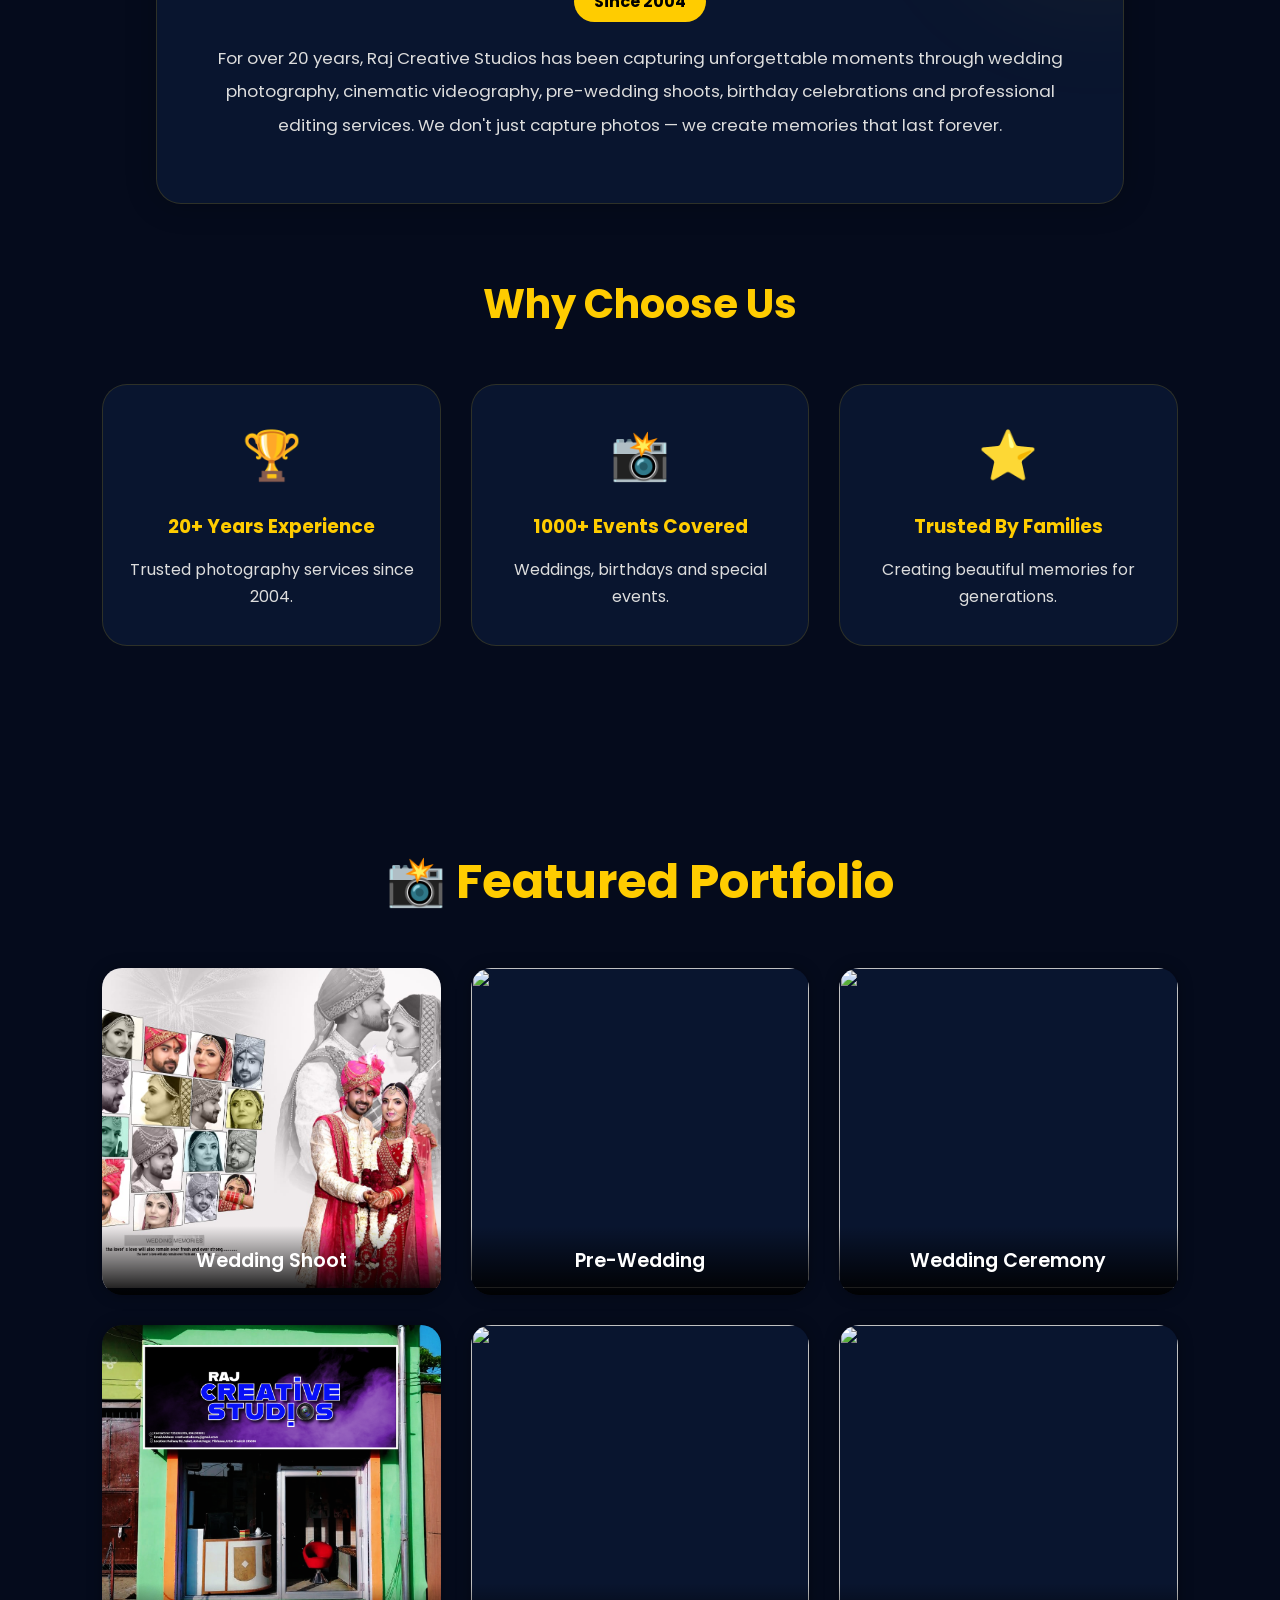
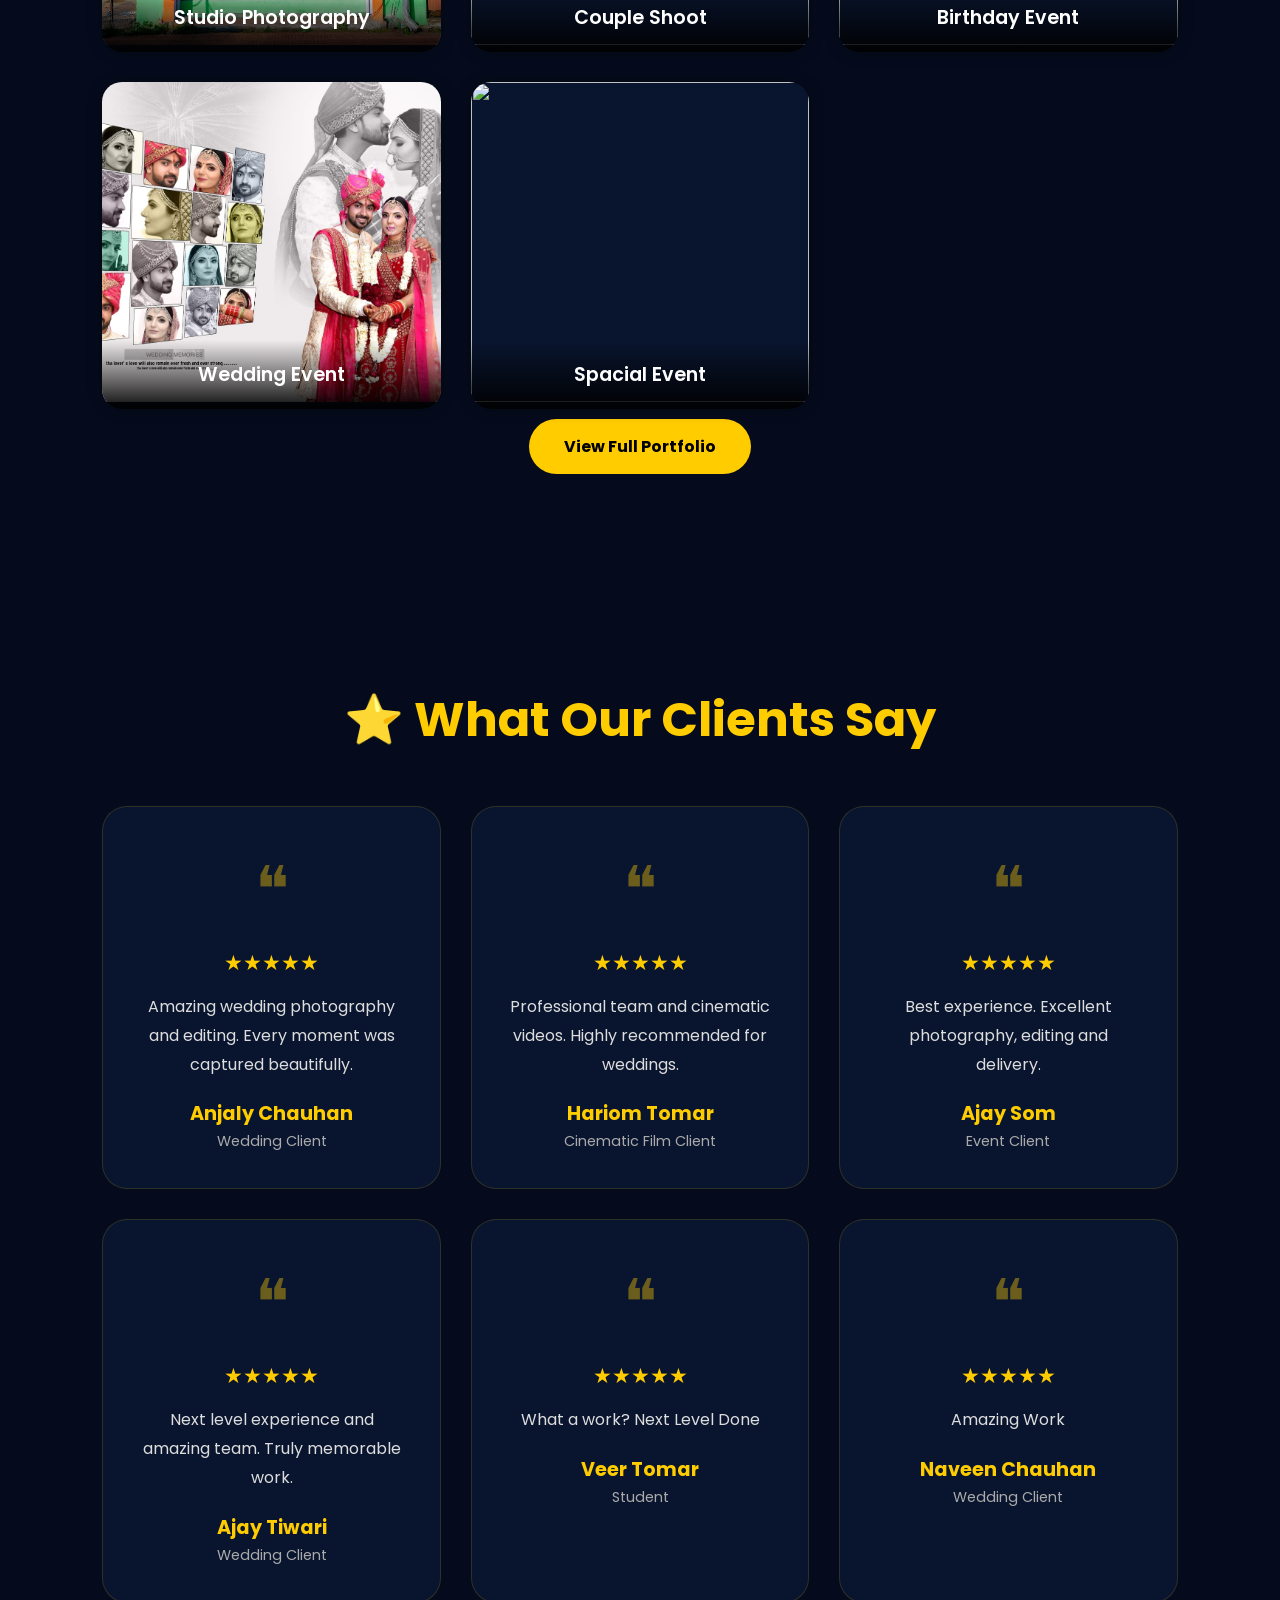
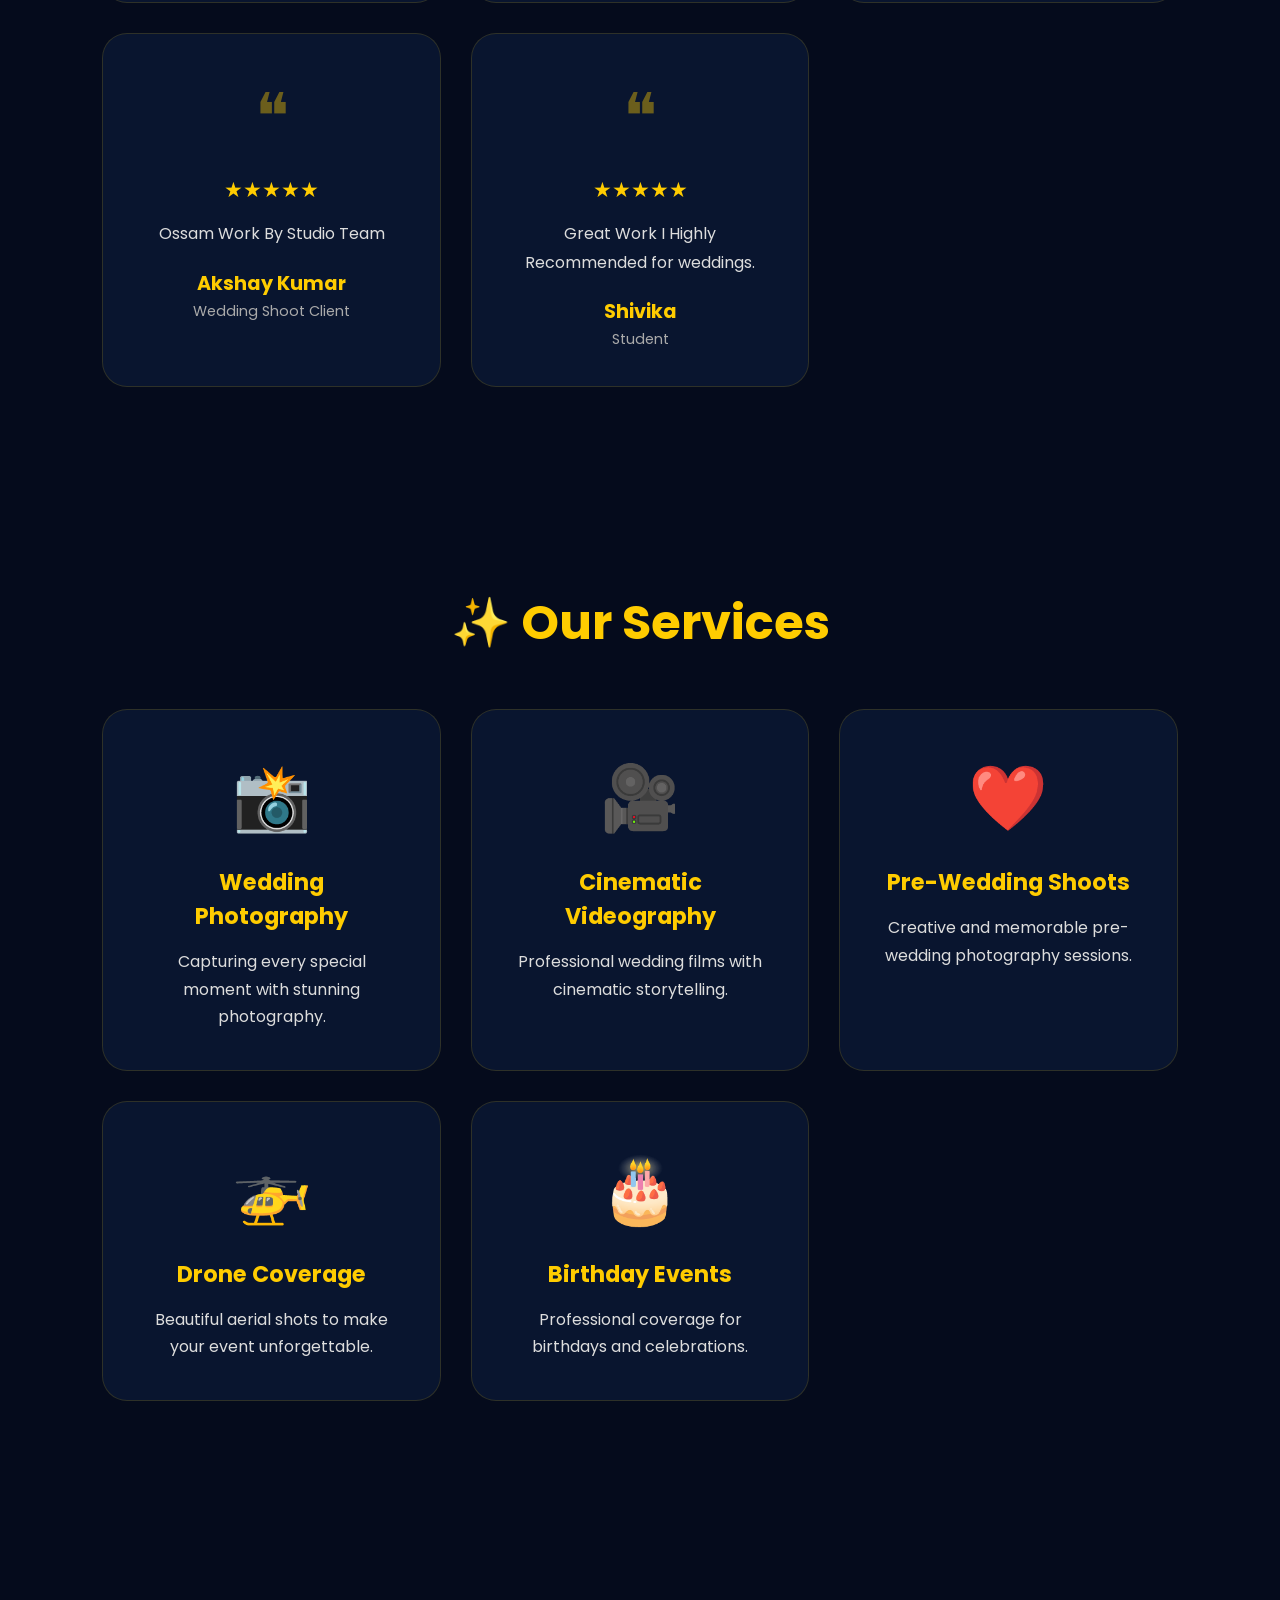
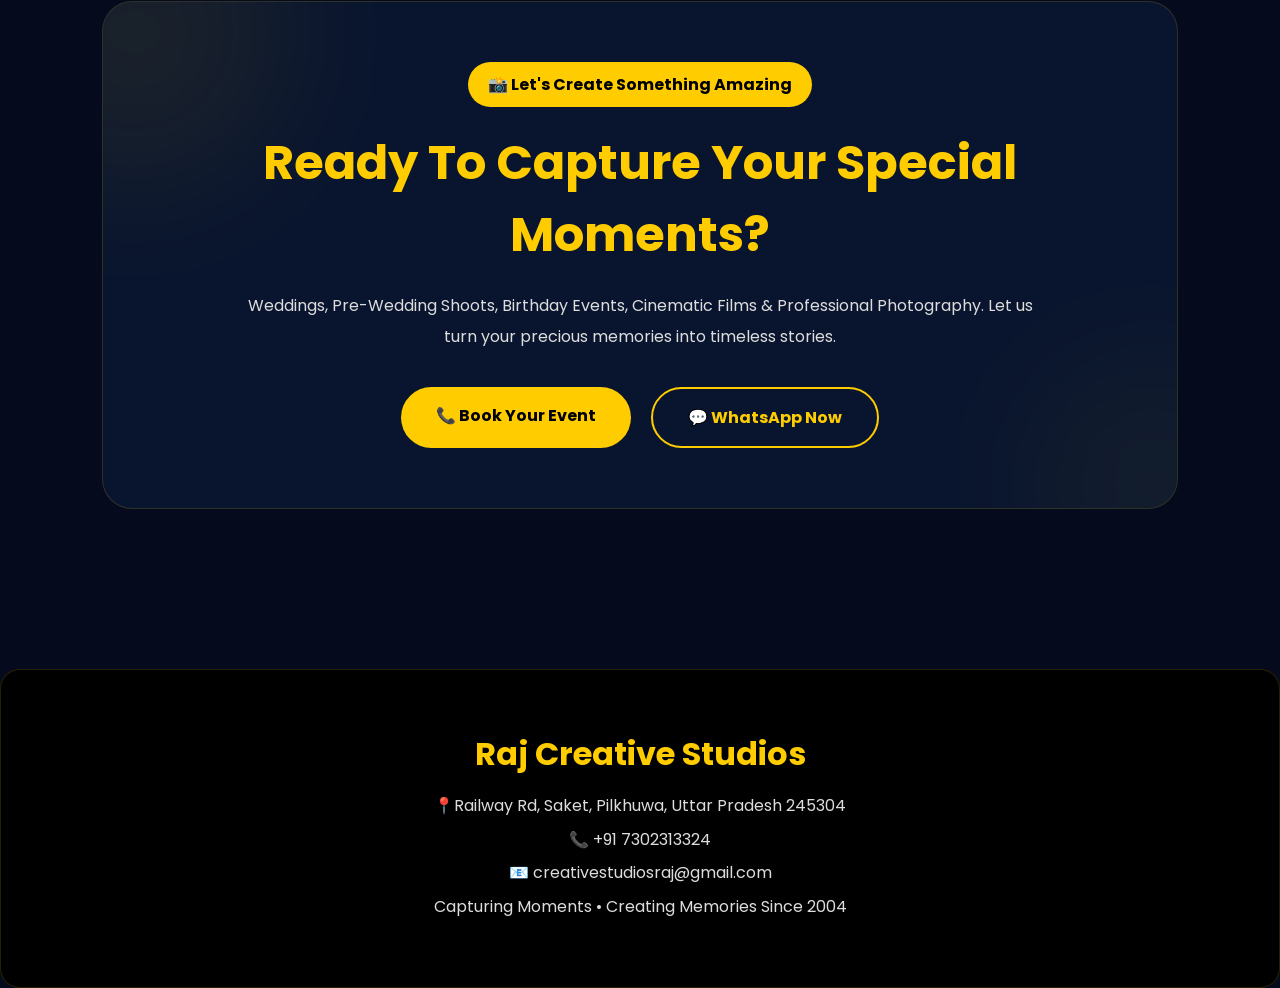
==== commit 9d6b97b3: "Update Website" ====
--- a/index.html
+++ b/index.html
@@ -45,11 +45,11 @@
             <div class="hero-overlay">
 
                 <span class="hero-tag">
-                    Raj Creative Studios                                   
+                    Wedding | Cinematic                                   
                 </span>
 
                 <h1>
-                    <br>
+                    
                     Capturing Moments<br>
                     Creating Memories
                     
--- a/css/style.css
+++ b/css/style.css
@@ -1340,6 +1340,9 @@
     .menu-toggle{
         display:block;
     }
+    .hero-tag{
+    white-space: nowrap;
+}
 
     #navbar{
         display:none;
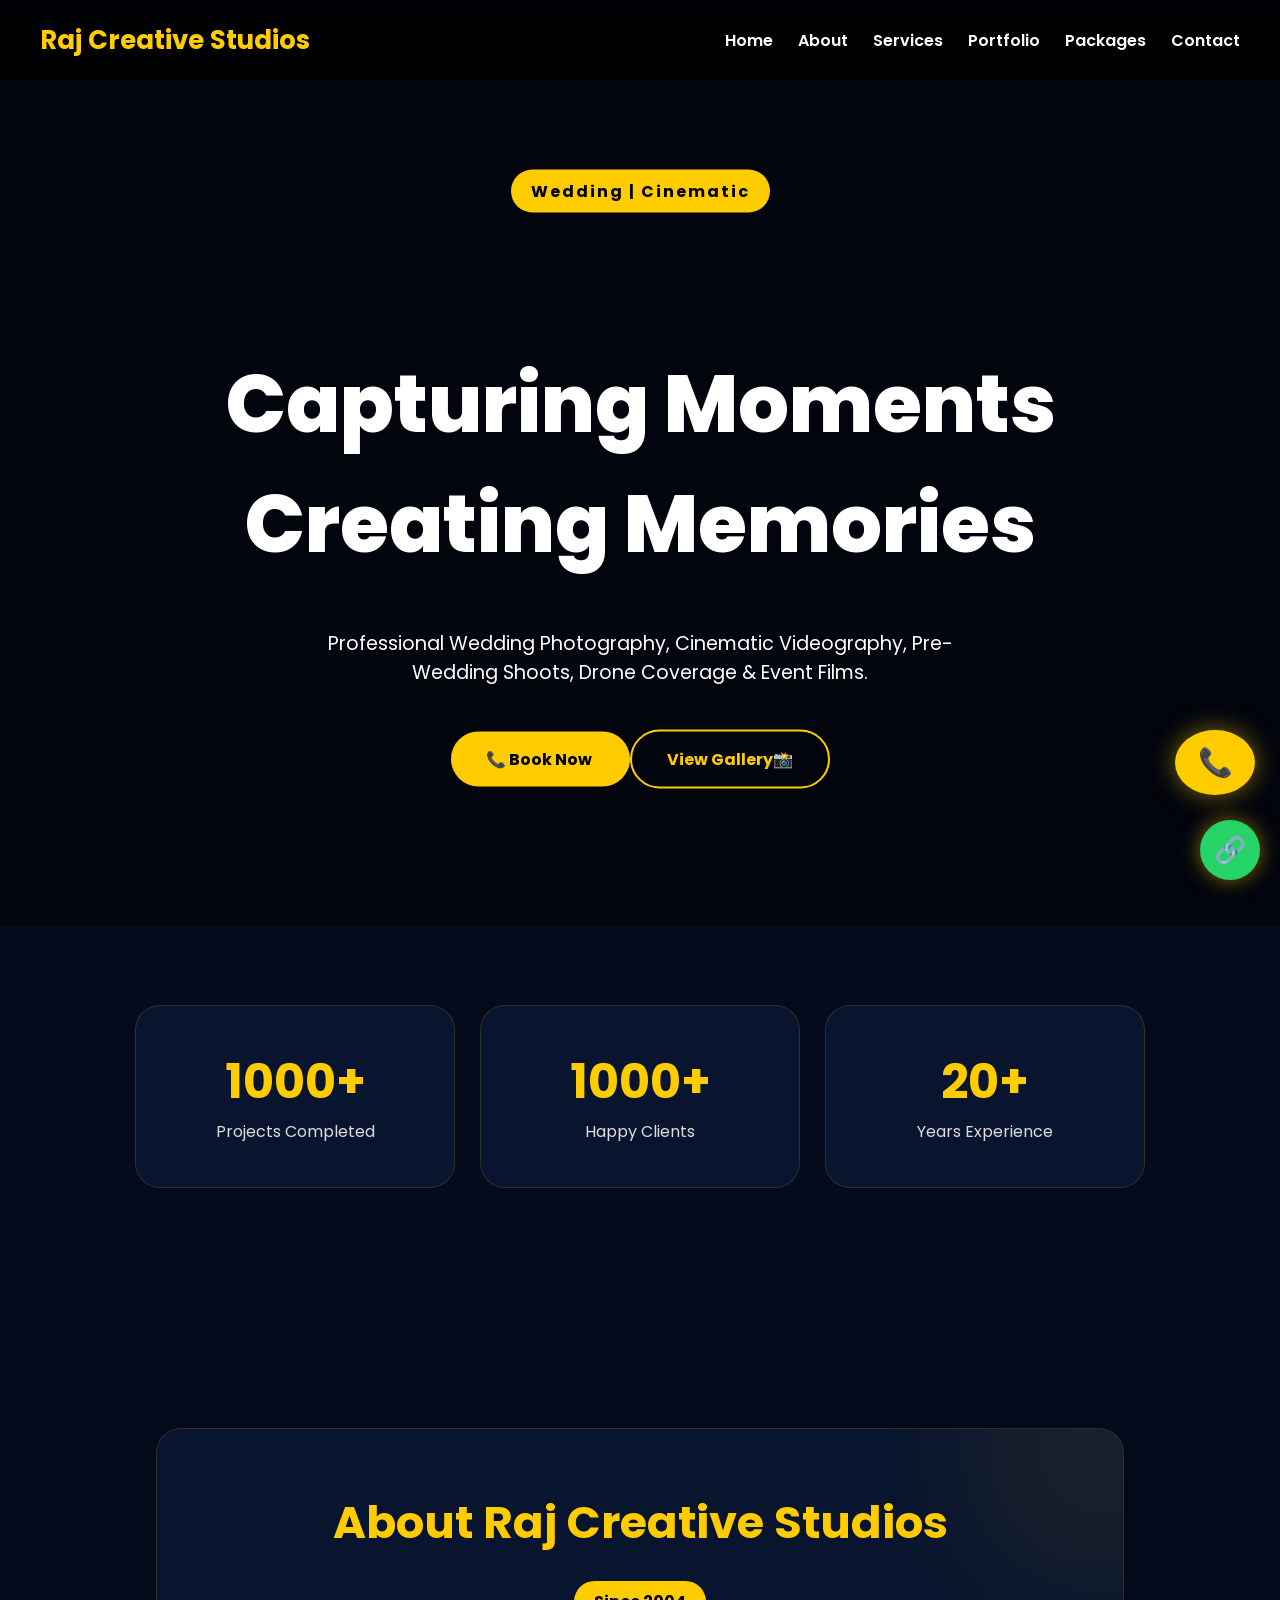
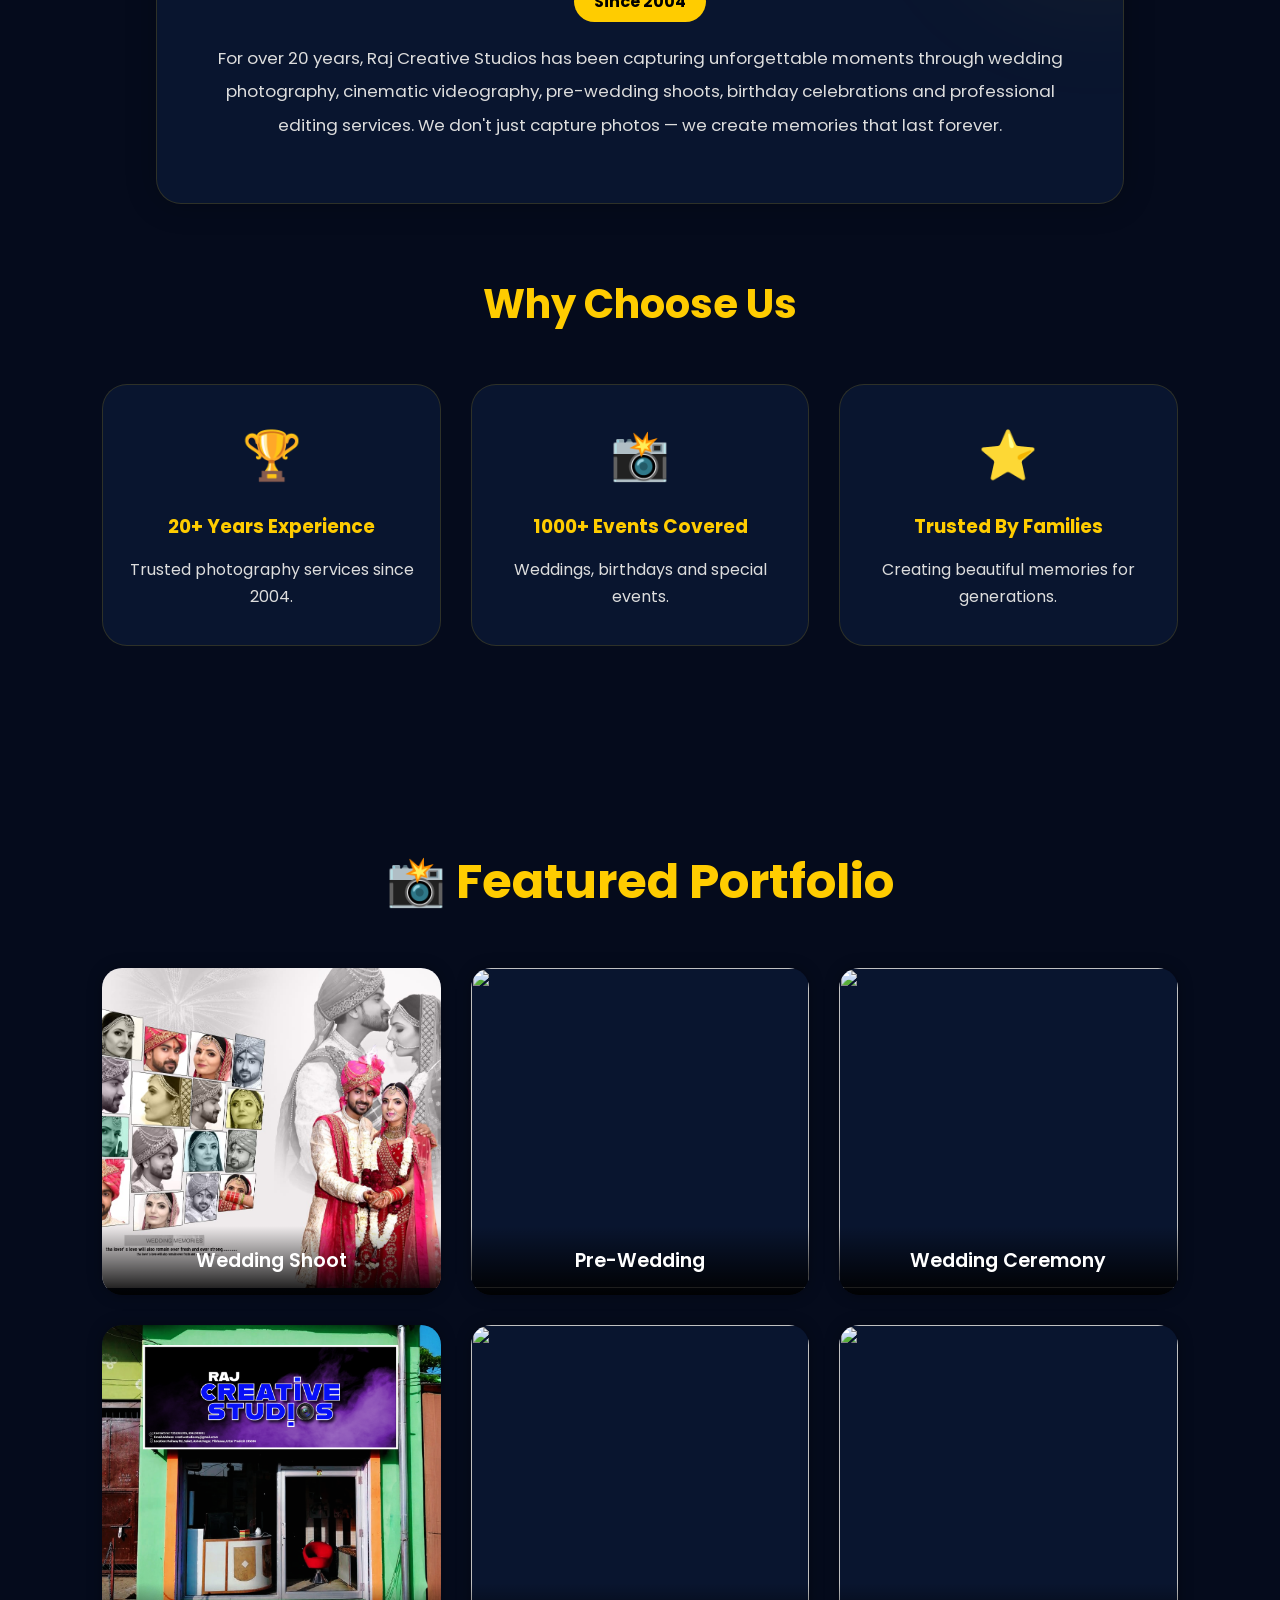
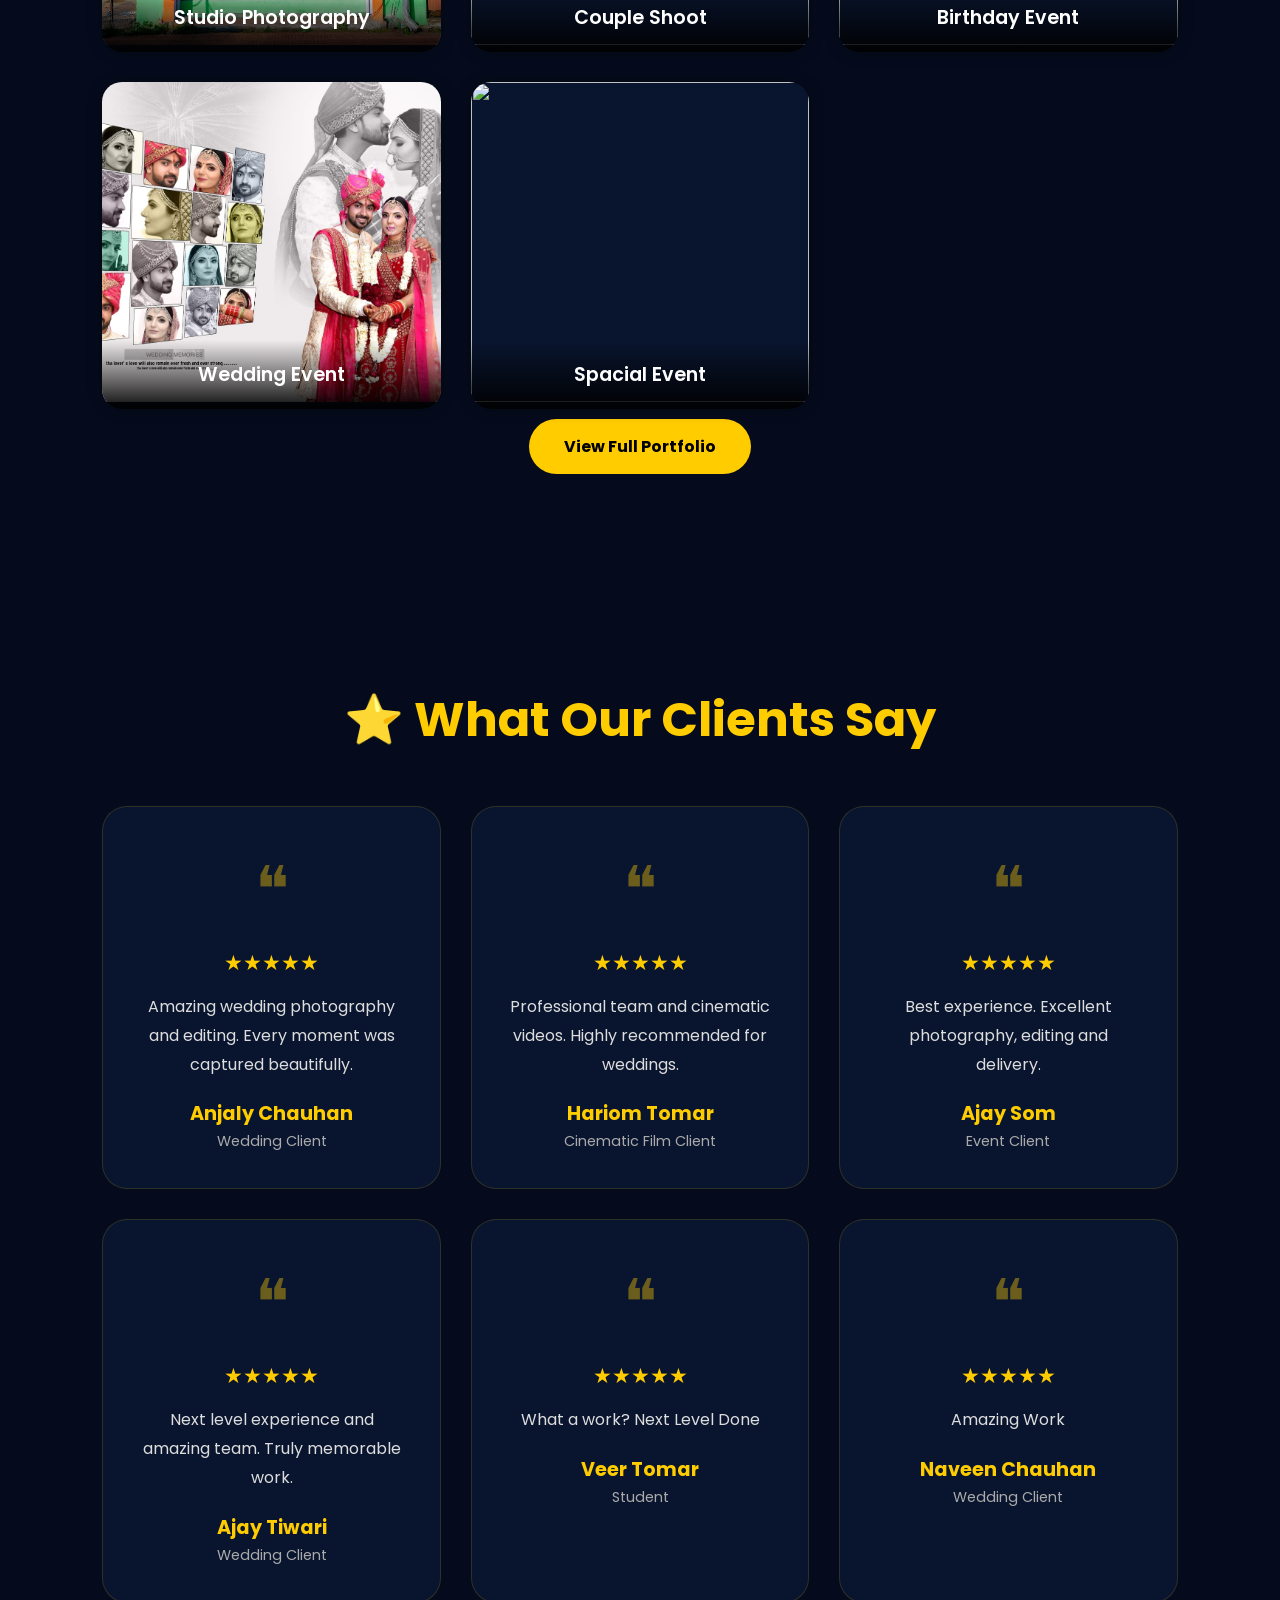
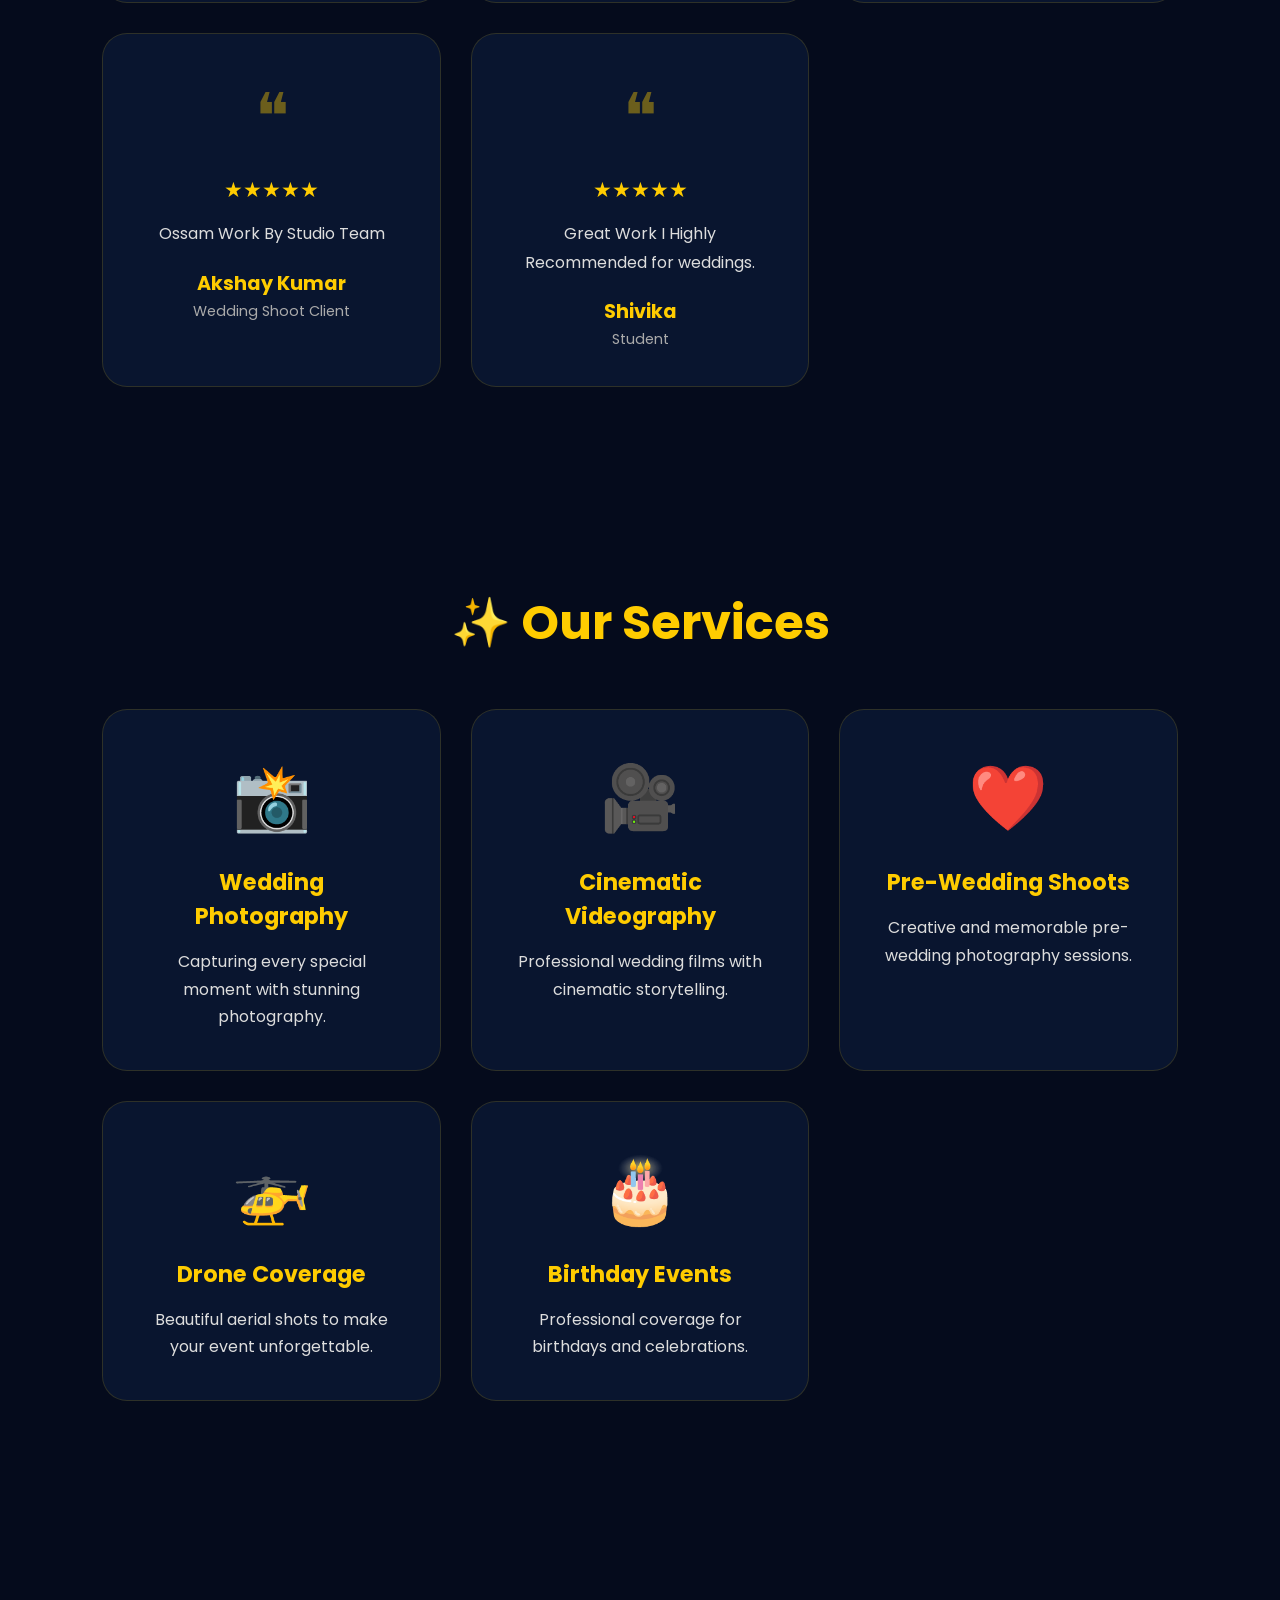
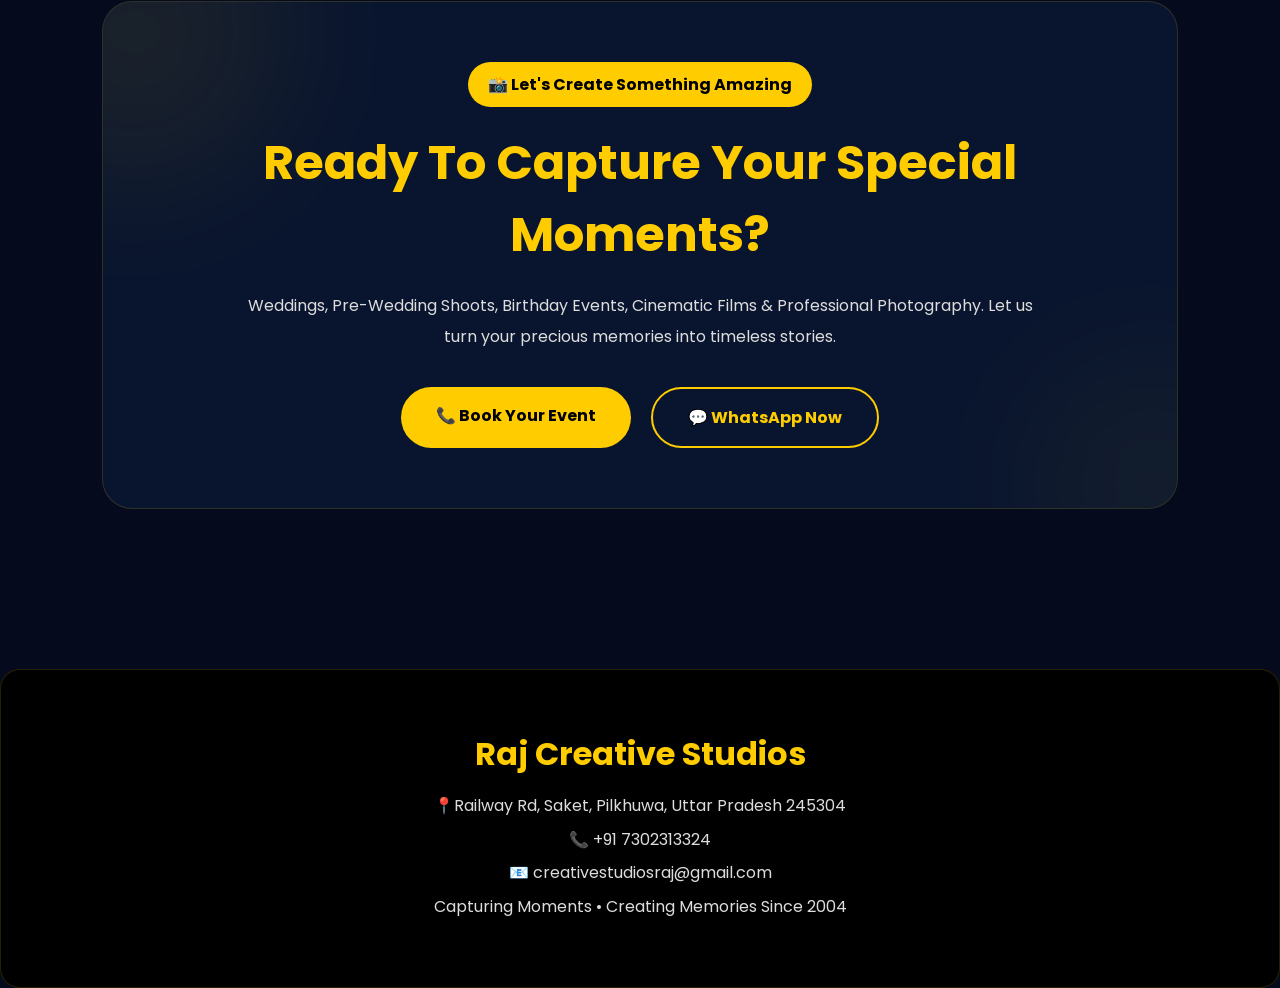
==== commit 1c3c2645: "Update Website" ====
--- a/index.html
+++ b/index.html
@@ -48,7 +48,7 @@
                     Wedding | Cinematic                                   
                 </span>
 
-                <h1>
+                <h1><br>
                     
                     Capturing Moments<br>
                     Creating Memories
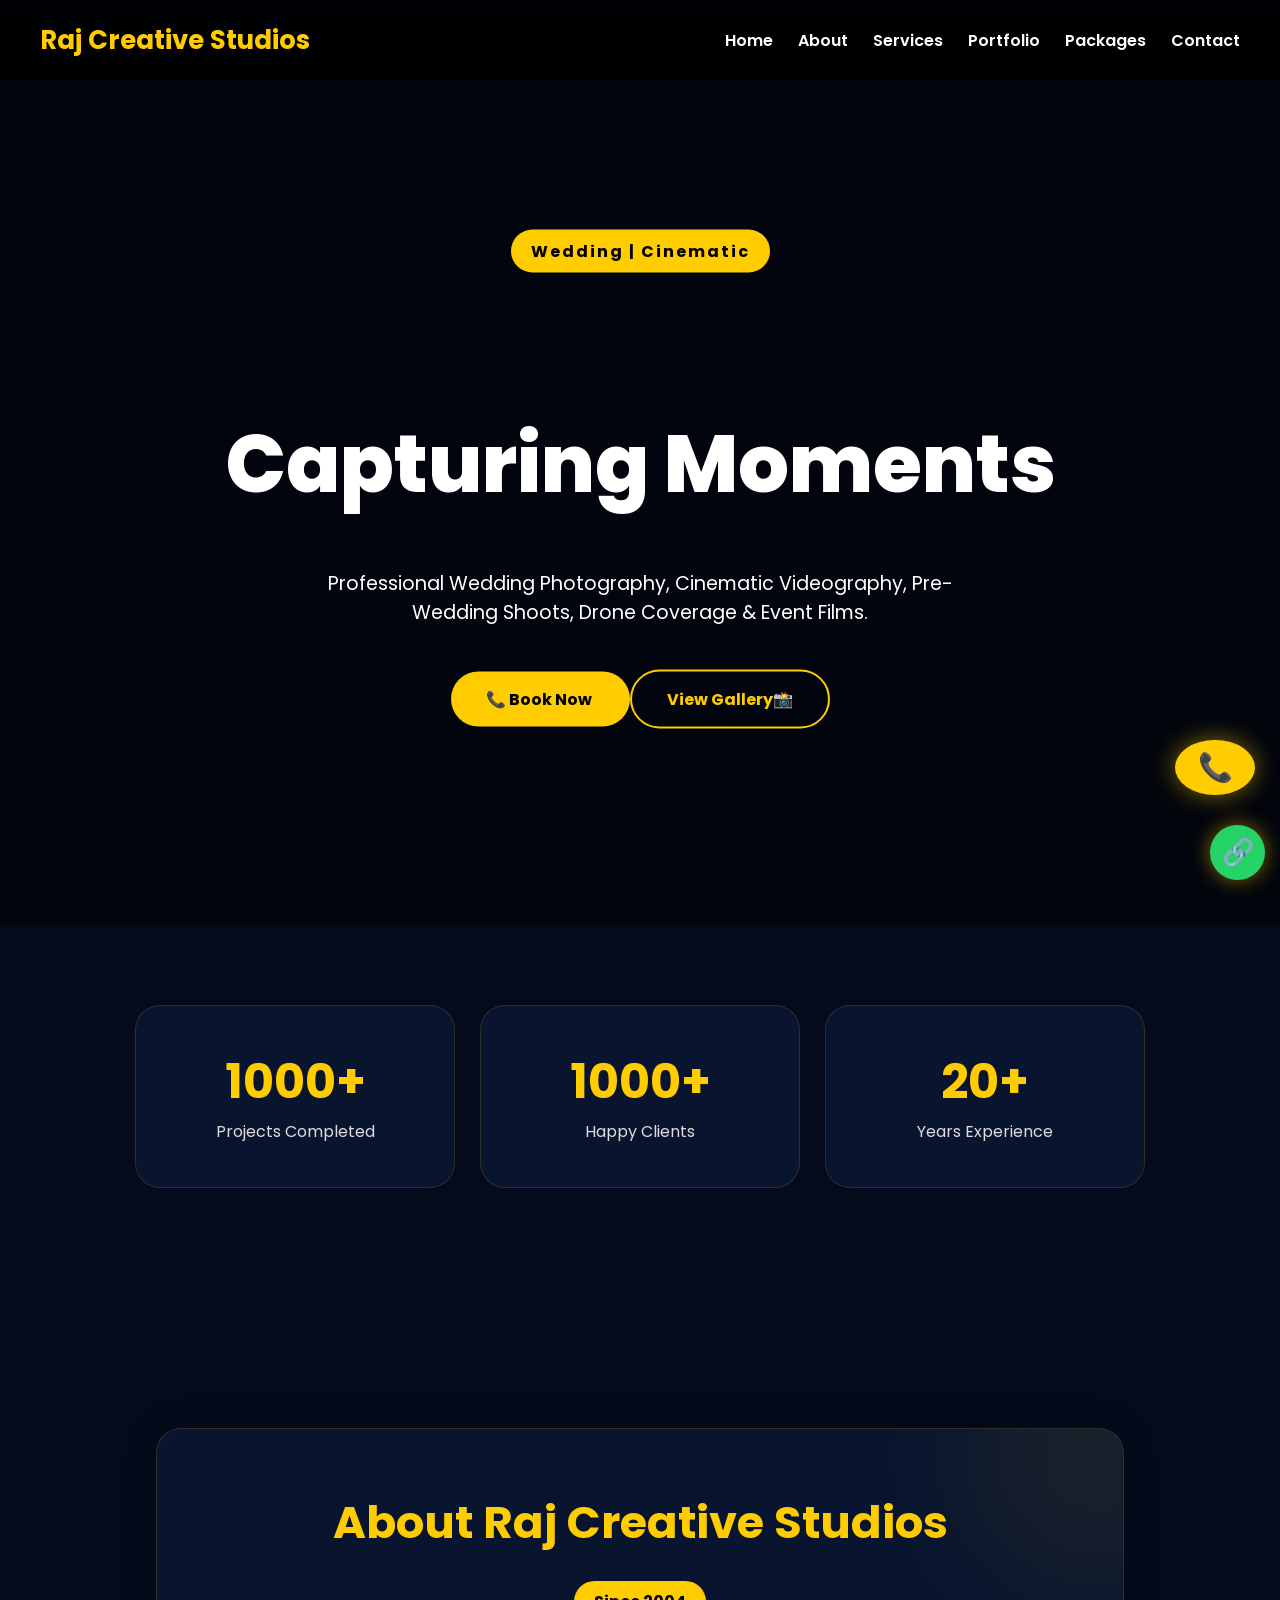
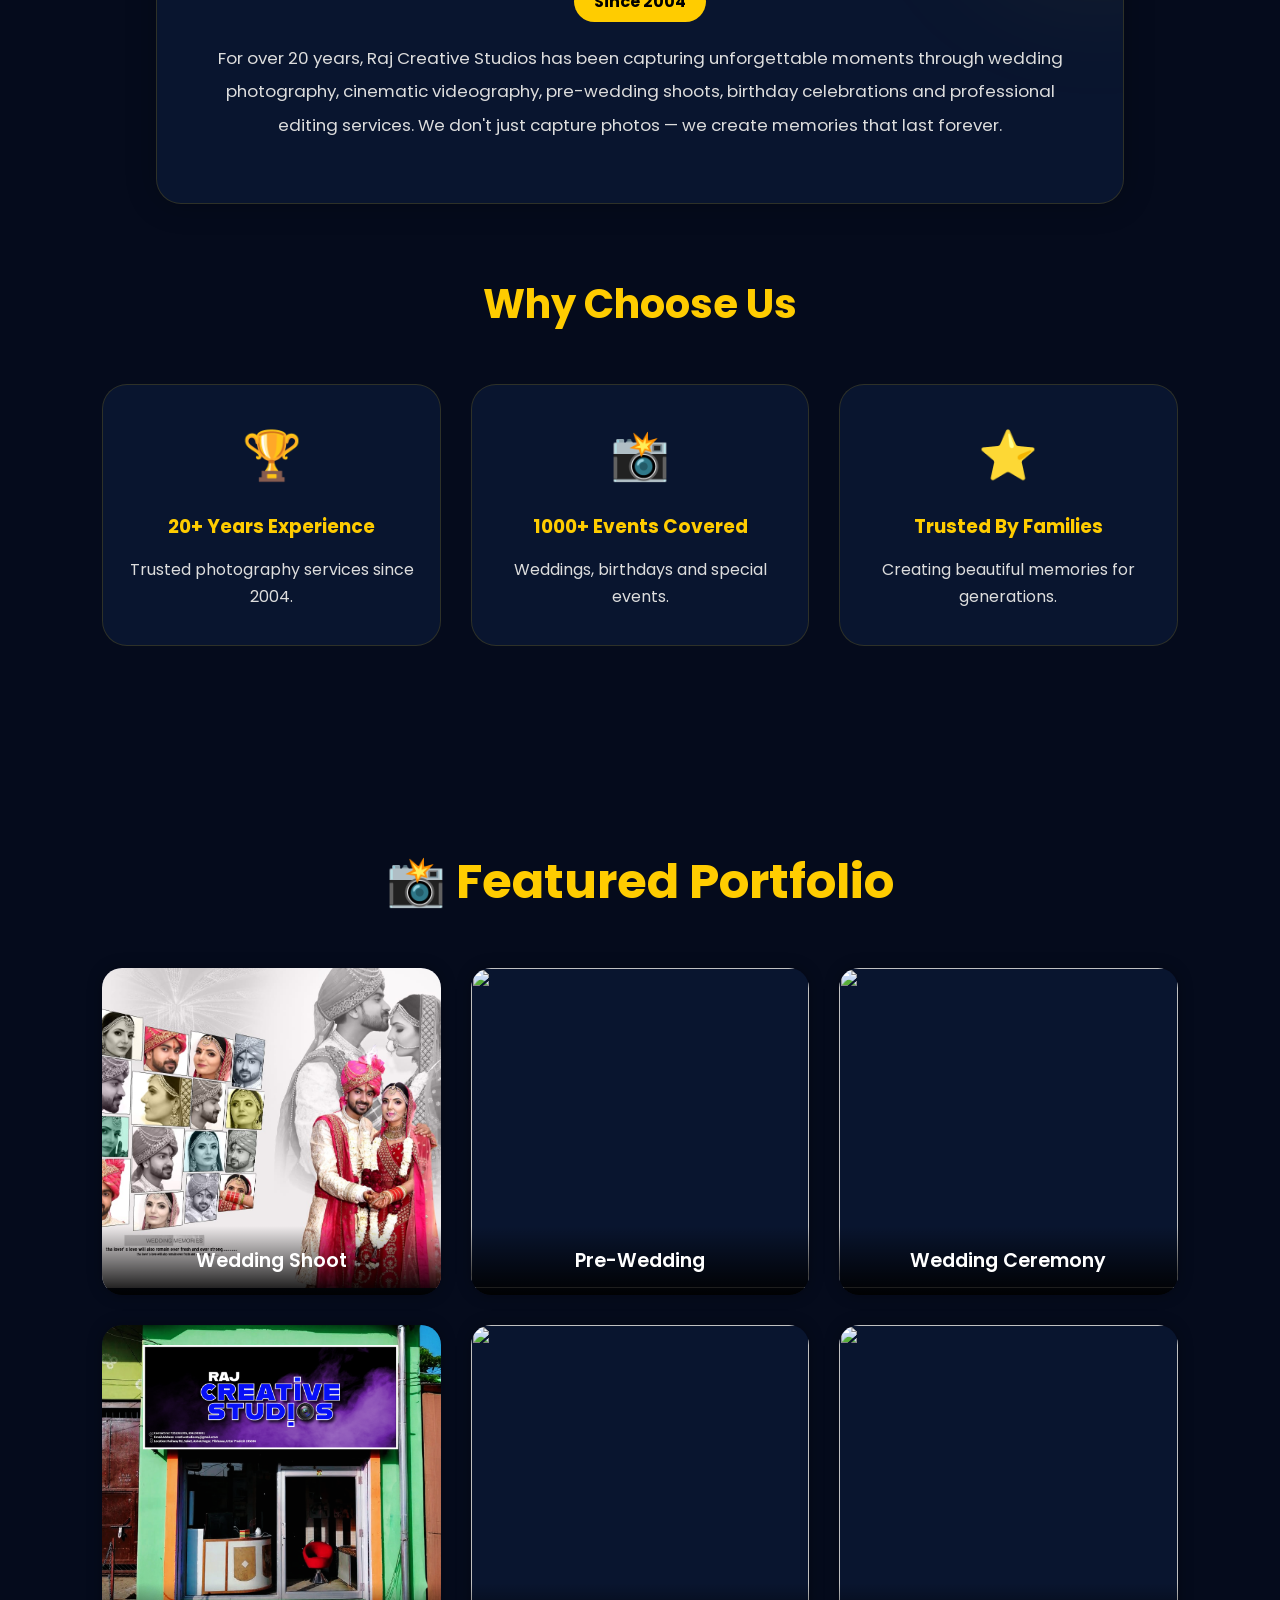
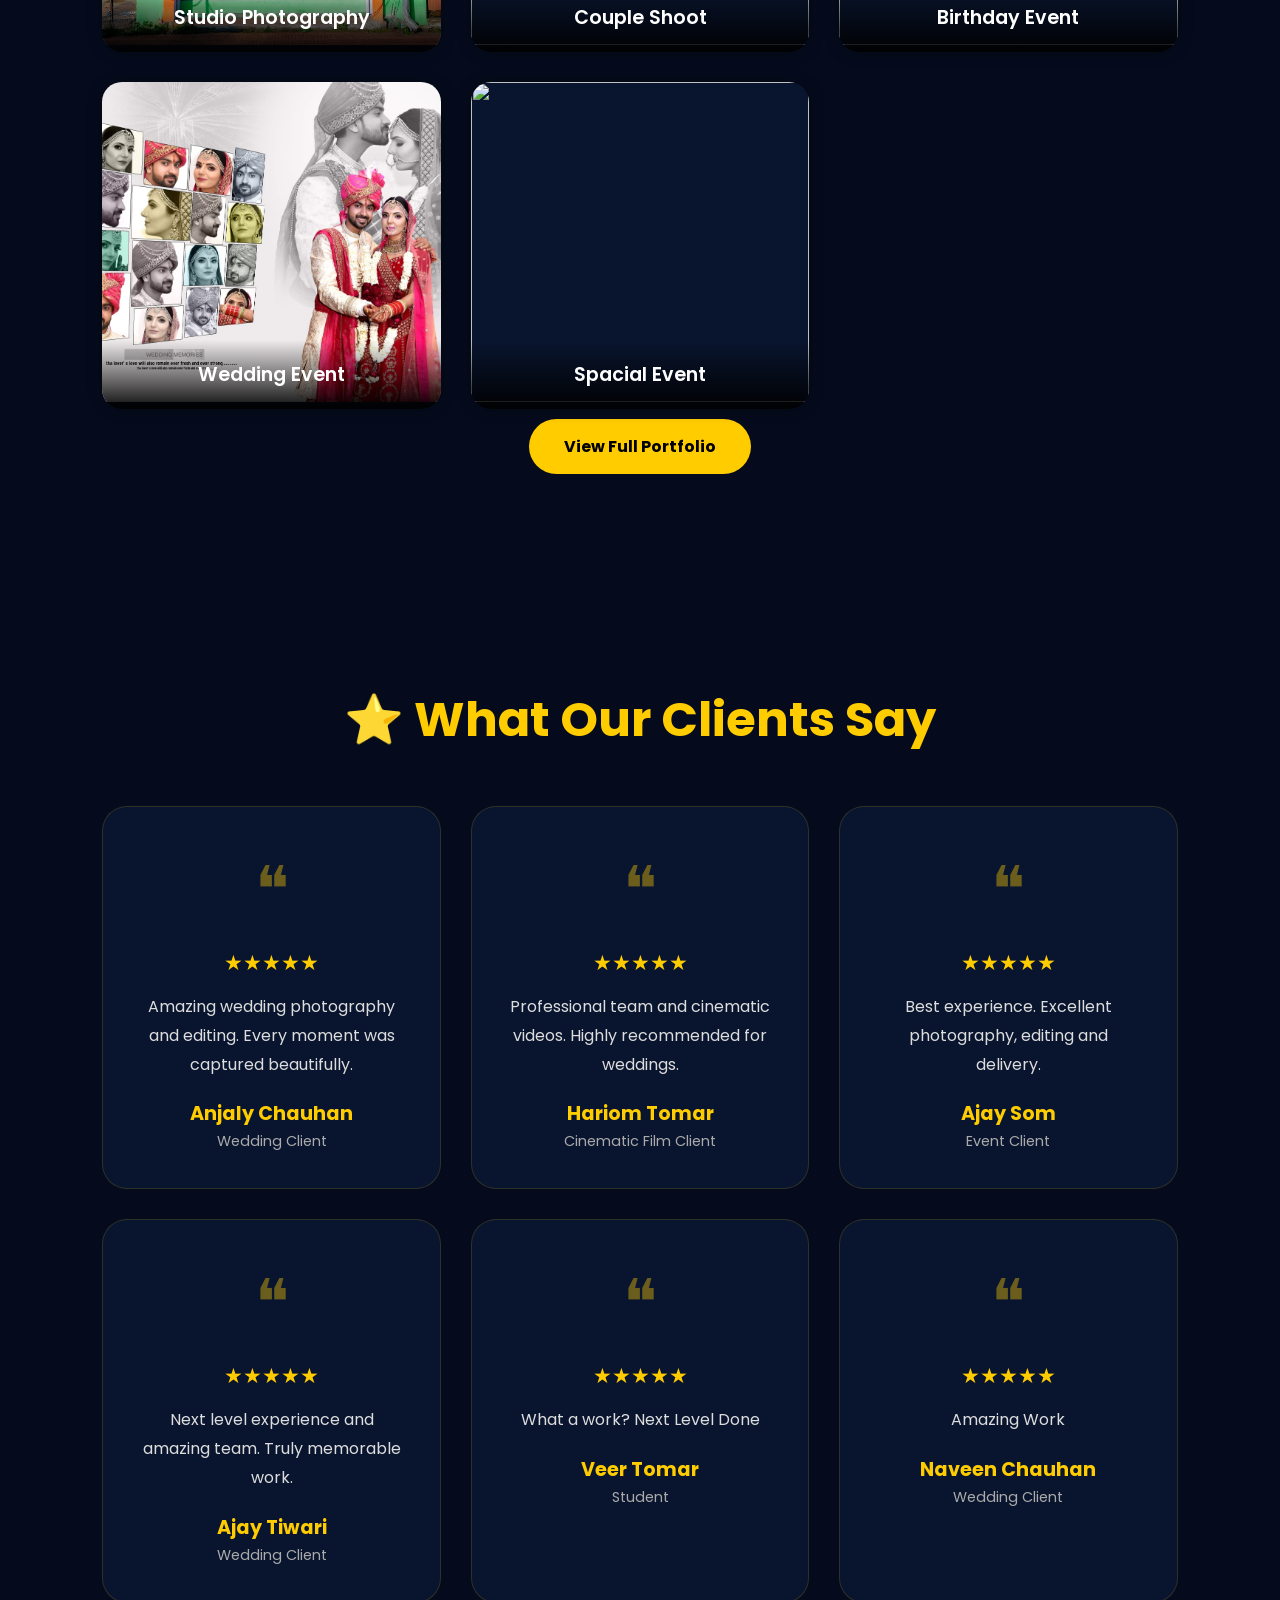
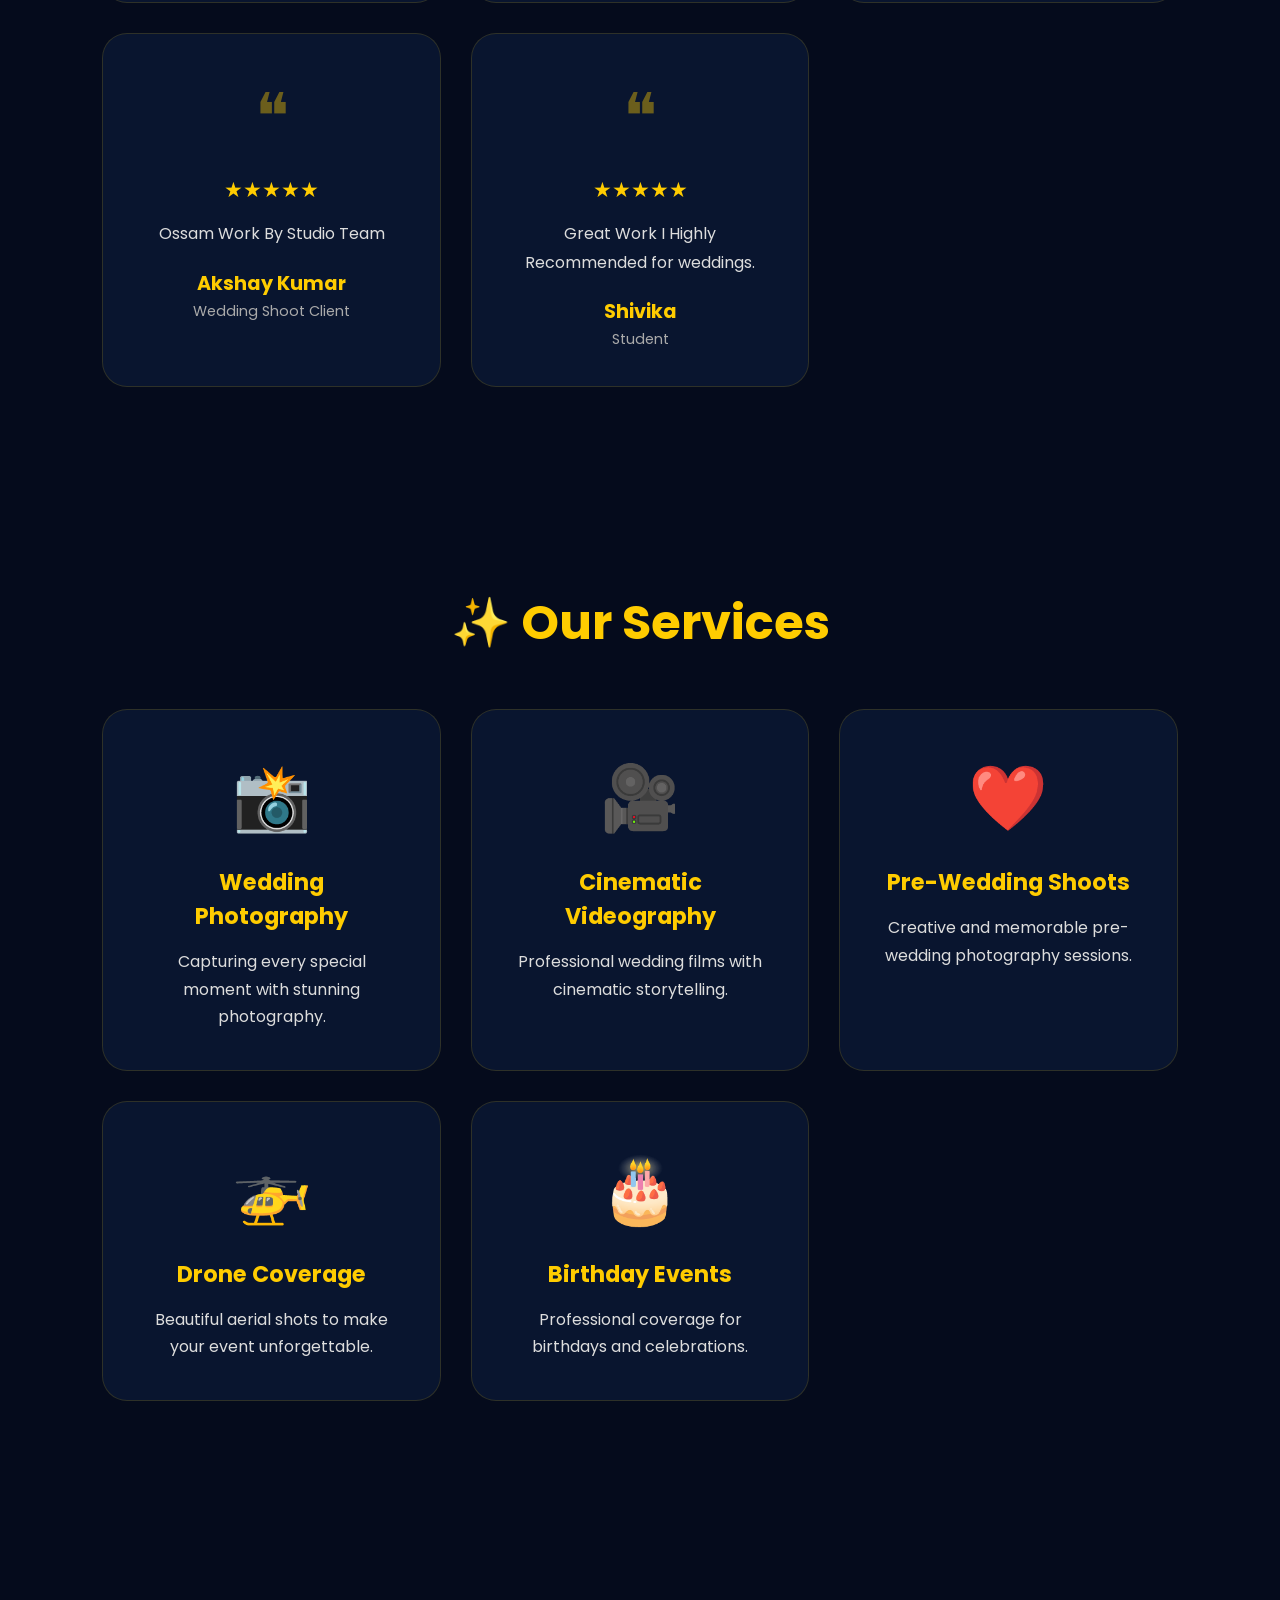
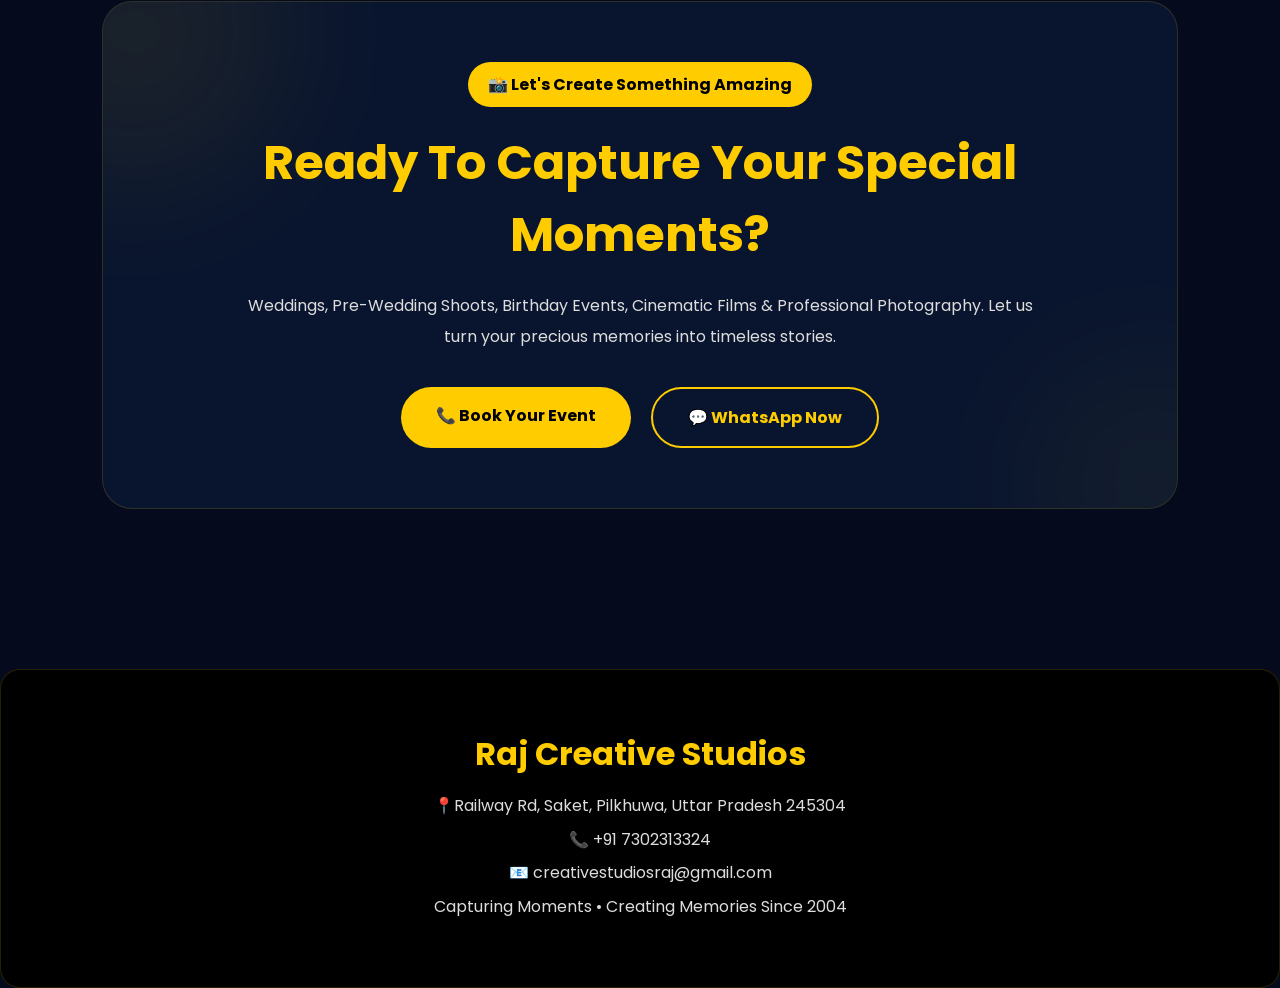
==== commit 5c7f8c98: "Website Update" ====
--- a/index.html
+++ b/index.html
@@ -50,8 +50,7 @@
 
                 <h1><br>
                     
-                    Capturing Moments<br>
-                    Creating Memories
+                    Capturing Moments
                     
                 </h1>
 <br>
--- a/css/style.css
+++ b/css/style.css
@@ -2570,4 +2570,60 @@
     overflow-wrap:break-word;
 }
 
+}
+/* MOBILE HERO FIX */
+@media screen and (max-width:768px){
+
+.hero-content h1,
+.hero-overlay h1,
+.services-hero h1,
+.packages-hero h1,
+.contact-hero h1{
+
+    font-size: 2.5rem !important;
+    line-height: 1.15 !important;
+
+    max-width: 95%;
+    margin: 0 auto 20px;
+    text-align:center;
+
+    word-break: normal !important;
+    overflow-wrap: normal !important;
+}
+
+.hero-content p,
+.hero-overlay p,
+.services-hero p,
+.packages-hero p,
+.contact-hero p{
+
+    font-size: 1rem !important;
+    line-height: 1.7;
+    width: 90%;
+    margin: auto;
+}
+
+}
+@media(max-width:768px){
+
+#navbar{
+    top:80px;
+}
+
+}
+@media(max-width:768px){
+
+header{
+    height:80px;
+}
+
+}
+.floating-buttons{
+    bottom:20px;
+    right:15px;
+}
+
+.float-btn{
+    width:55px;
+    height:55px;
 }
